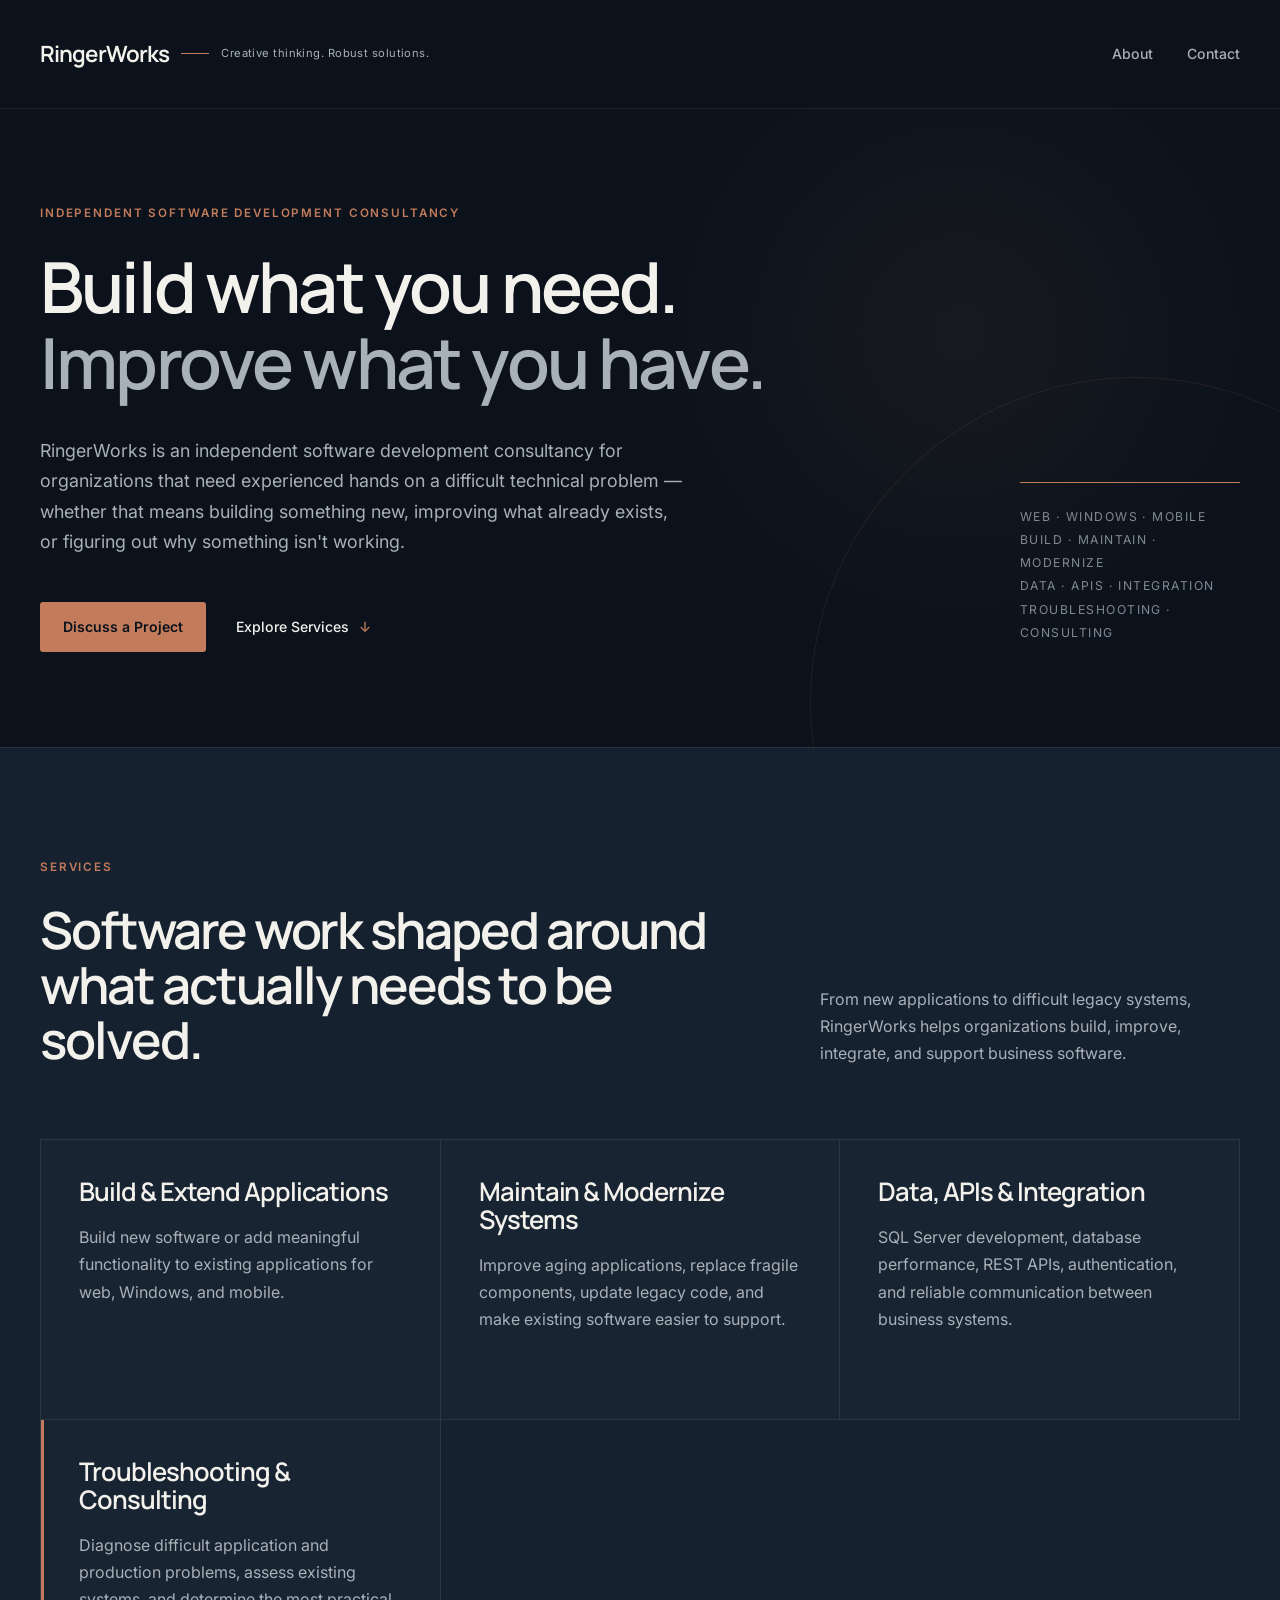
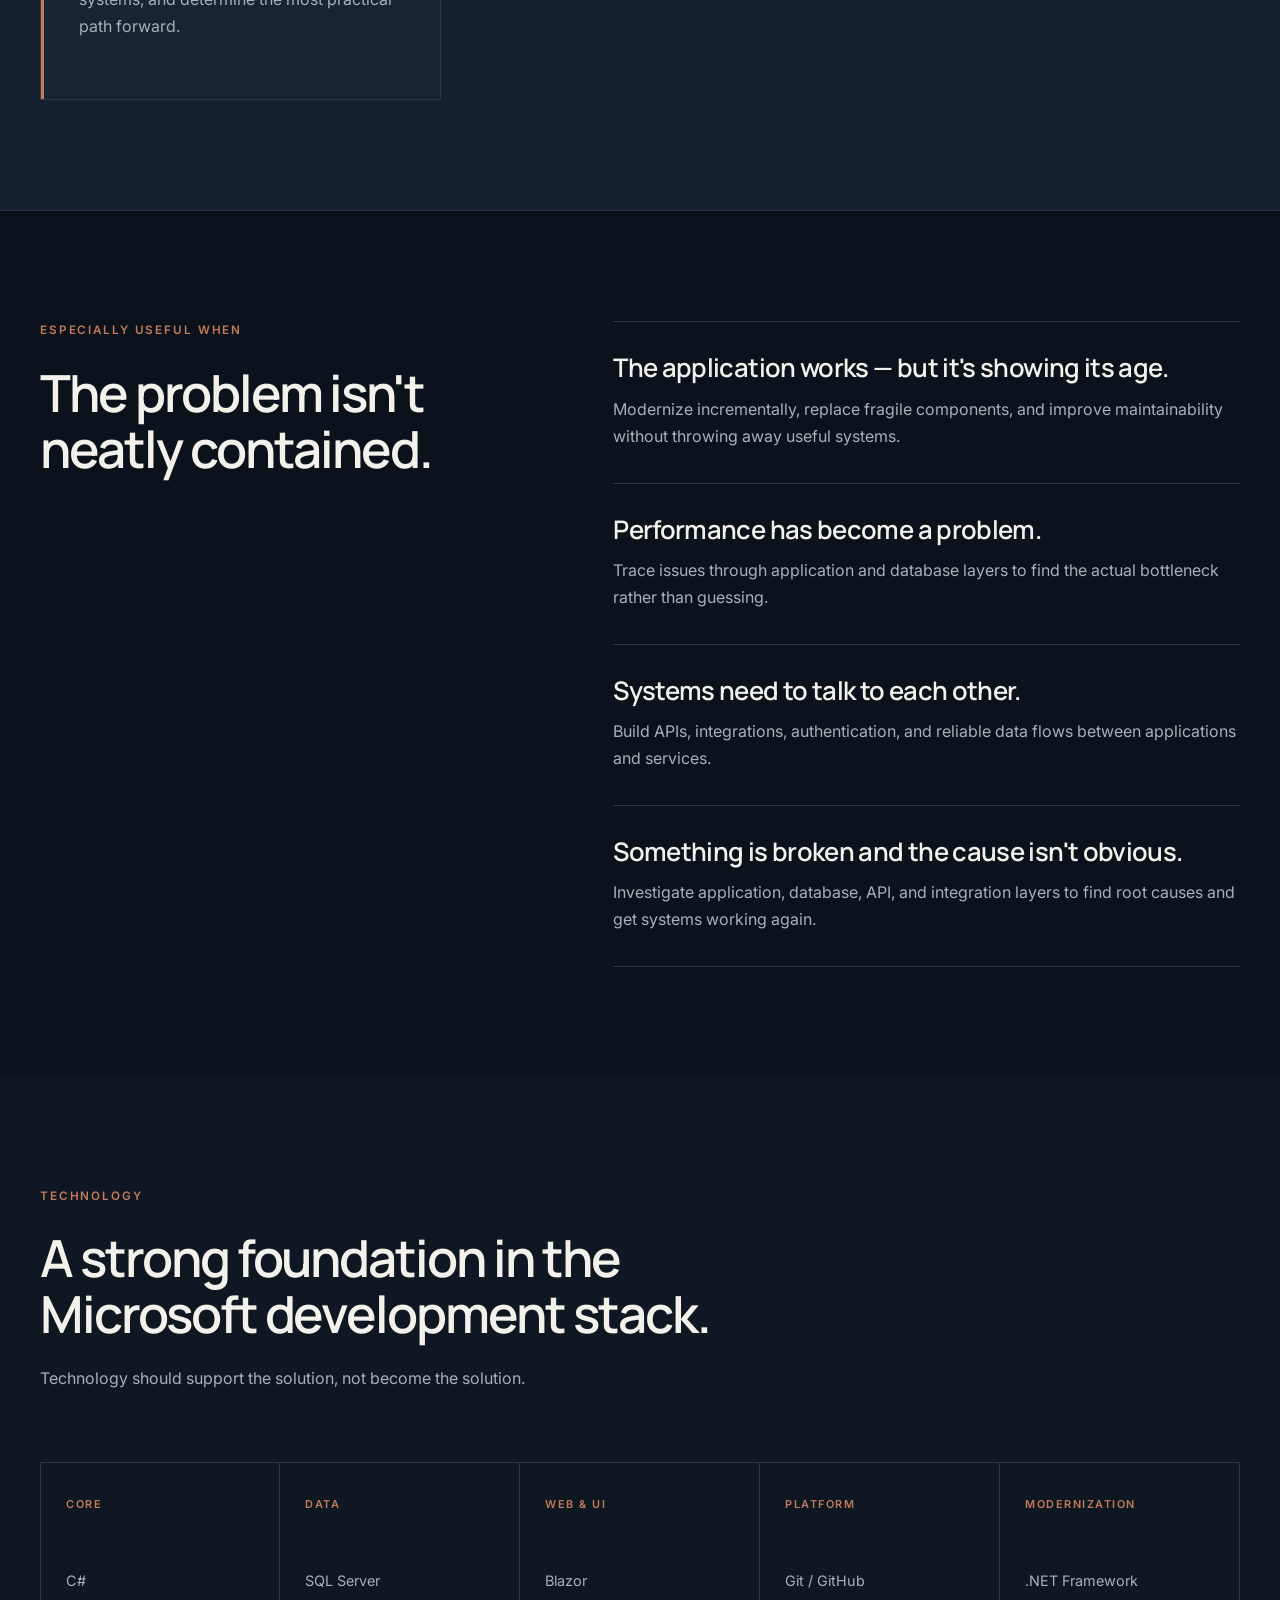
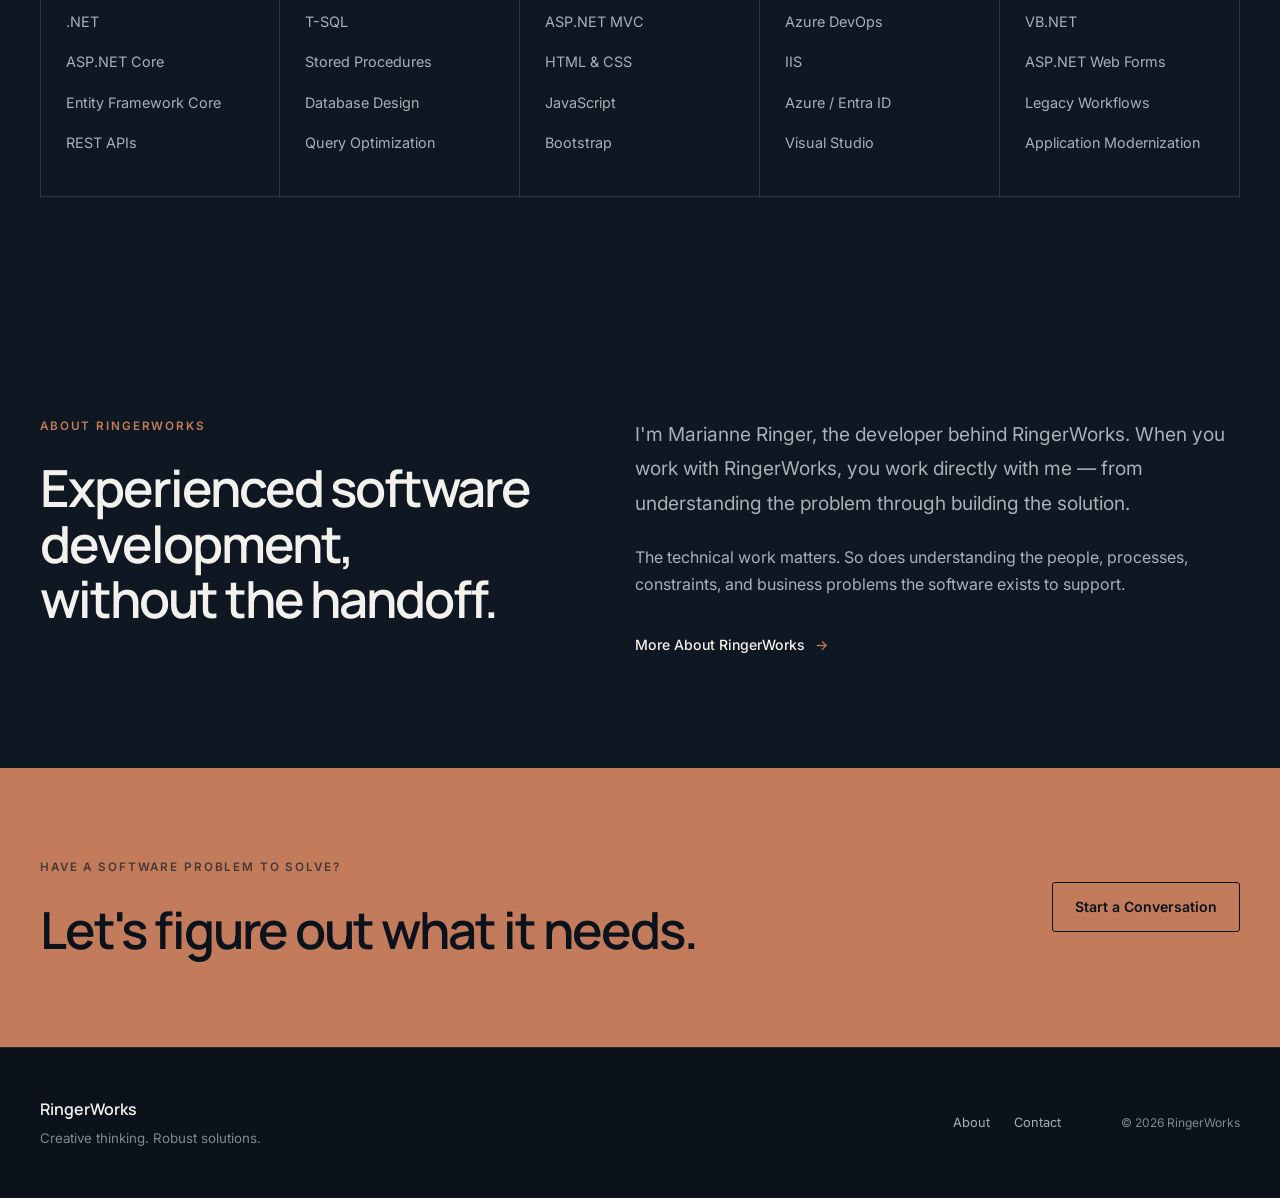
==== index.html @ c825af0e "Message Improvement" ====
<!DOCTYPE html>
<html lang="en">

<head>
    <meta charset="utf-8">

    <meta name="viewport"
          content="width=device-width, initial-scale=1">

    <title>RingerWorks | Custom Software Development & Technical Consulting</title>

    <meta name="description"
          content="RingerWorks provides contract software development, custom .NET applications, legacy modernization, SQL Server expertise, systems integration, and technical consulting.">

    <!-- Typography -->
    <link rel="preconnect"
          href="https://fonts.googleapis.com">

    <link rel="preconnect"
          href="https://fonts.gstatic.com"
          crossorigin>

    <link href="https://fonts.googleapis.com/css2?family=Inter:wght@400;500;600&family=Manrope:wght@500;600;700&display=swap"
          rel="stylesheet">

    <!-- Site Styles -->
    <link rel="stylesheet"
          href="./assets/css/site.css">

    <!--
        FUTURE:
        Add favicon / application icons here
        when final branding is ready.
    -->
</head>


<body>

    <a class="skip-link"
       href="#main-content">
        Skip to content
    </a>


    <!-- =========================================================
         HEADER
         ========================================================= -->

    <header class="site-header">

        <div class="container header-inner">

            <a href="./index.html"
               class="brand"
               aria-label="RingerWorks home">

                <span class="brand-name">
                    RingerWorks
                </span>

                <span class="brand-line"
                      aria-hidden="true"></span>

                <span class="brand-tagline">
                    Creative thinking. Robust solutions.
                </span>

            </a>


            <nav class="main-nav"
                 aria-label="Main navigation">

                <!--
                    FUTURE:
                    Add a Work / Case Studies link once
                    there are projects ready to feature.

                    <a href="./work/index.html">
                        Work
                    </a>
                -->

                <a href="./about/index.html">
                    About
                </a>

                <a href="./contact/index.html">
                    Contact
                </a>

            </nav>

        </div>

    </header>



    <main id="main-content">


        <!-- =====================================================
             HERO
             ===================================================== -->

        <section class="hero">

            <div class="container hero-inner">

                <div class="hero-copy">

                    <p class="eyebrow">
                        INDEPENDENT SOFTWARE DEVELOPMENT CONSULTANCY
                    </p>

                    <h1>
                        Build what you need.<br>
                        <span>Improve what you have.</span>
                    </h1>


                    <p class="hero-description">
                        RingerWorks is an independent software development consultancy
                        for organizations that need experienced hands on a difficult
                        technical problem — whether that means building something new,
                        improving what already exists, or figuring out why something
                        isn't working.
                    </p>


                    <div class="hero-actions">

                        <a href="./contact/index.html"
                           class="button button-primary">
                            Discuss a Project
                        </a>
                        
                        <a href="#services"
                           class="text-link">
                            Explore Services
                            <span aria-hidden="true">↓</span>
                        </a>

                    </div>

                </div>


                <div class="hero-detail"
                     aria-hidden="true">

                    <div class="hero-rule"></div>

                    <p>
                        WEB · WINDOWS · MOBILE<br>
                        BUILD · MAINTAIN · MODERNIZE<br>
                        DATA · APIs · INTEGRATION<br>
                        TROUBLESHOOTING · CONSULTING
                    </p>

                </div>

            </div>

        </section>



        <!-- =====================================================
             SERVICES
             ===================================================== -->

        <section id="services"
                 class="digital-capabilities section">

            <div class="container">

                <div class="section-heading">

                    <div>

                        <p class="section-label">
                            SERVICES
                        </p>

                        <h2>
                            Software work shaped around
                            what actually needs to be solved.
                        </h2>

                    </div>


                    <p>
                        From new applications to difficult legacy systems,
                        RingerWorks helps organizations build, improve,
                        integrate, and support business software.
                    </p>

                </div>



                <div class="capability-grid capability-grid-four">


                    <article class="capability-card">

                        <h3>
                            Build &amp; Extend Applications
                        </h3>

                        <p>
                            Build new software or add meaningful functionality
                            to existing applications for web, Windows, and mobile.
                        </p>

                    </article>



                    <article class="capability-card">

                        <h3>
                            Maintain &amp; Modernize Systems
                        </h3>

                        <p>
                            Improve aging applications, replace fragile components,
                            update legacy code, and make existing software easier
                            to support.
                        </p>

                    </article>



                    <article class="capability-card">

                        <h3>
                            Data, APIs &amp; Integration
                        </h3>

                        <p>
                            SQL Server development, database performance,
                            REST APIs, authentication, and reliable communication
                            between business systems.
                        </p>

                    </article>



                    <article class="capability-card capability-card-accent">

                        <h3>
                            Troubleshooting &amp; Consulting
                        </h3>

                        <p>
                            Diagnose difficult application and production problems,
                            assess existing systems, and determine the most practical
                            path forward.
                        </p>

                    </article>


                </div>

            </div>

        </section>



        <!-- =====================================================
             WHERE RINGERWORKS ADDS VALUE
             ===================================================== -->

        <section class="problem-section section">

            <div class="container problem-grid">

                <div>

                    <p class="section-label">
                        ESPECIALLY USEFUL WHEN
                    </p>

                    <h2>
                        The problem isn't
                        neatly contained.
                    </h2>

                </div>


                <div class="problem-list">


                    <article class="problem-item">

                        <h3>
                            The application works — but it's showing its age.
                        </h3>

                        <p>
                            Modernize incrementally, replace fragile components,
                            and improve maintainability without throwing away
                            useful systems.
                        </p>

                    </article>



                    <article class="problem-item">

                        <h3>
                            Performance has become a problem.
                        </h3>

                        <p>
                            Trace issues through application and database layers
                            to find the actual bottleneck rather than guessing.
                        </p>

                    </article>



                    <article class="problem-item">

                        <h3>
                            Systems need to talk to each other.
                        </h3>

                        <p>
                            Build APIs, integrations, authentication, and reliable
                            data flows between applications and services.
                        </p>

                    </article>



                    <article class="problem-item">

                        <h3>
                            Something is broken and the cause isn't obvious.
                        </h3>

                        <p>
                            Investigate application, database, API, and integration
                            layers to find root causes and get systems working again.
                        </p>

                    </article>


                </div>

            </div>

        </section>



        <!-- =====================================================
             TECHNOLOGY
             ===================================================== -->

        <section class="technology-section section">

            <div class="container">

                <div class="technology-heading">

                    <p class="section-label">
                        TECHNOLOGY
                    </p>


                    <h2>
                        A strong foundation in
                        the Microsoft development stack.
                    </h2>


                    <p>
                        Technology should support the solution,
                        not become the solution.
                    </p>

                </div>



                <div class="technology-grid">


                    <!-- CORE -->

                    <div class="technology-group">

                        <p class="technology-label">
                            CORE
                        </p>

                        <ul>
                            <li>C#</li>
                            <li>.NET</li>
                            <li>ASP.NET Core</li>
                            <li>Entity Framework Core</li>
                            <li>REST APIs</li>
                        </ul>

                    </div>



                    <!-- DATA -->

                    <div class="technology-group">

                        <p class="technology-label">
                            DATA
                        </p>

                        <ul>
                            <li>SQL Server</li>
                            <li>T-SQL</li>
                            <li>Stored Procedures</li>
                            <li>Database Design</li>
                            <li>Query Optimization</li>
                        </ul>

                    </div>



                    <!-- WEB -->

                    <div class="technology-group">

                        <p class="technology-label">
                            WEB &amp; UI
                        </p>

                        <ul>
                            <li>Blazor</li>
                            <li>ASP.NET MVC</li>
                            <li>HTML &amp; CSS</li>
                            <li>JavaScript</li>
                            <li>Bootstrap</li>
                        </ul>

                    </div>



                    <!-- PLATFORM -->

                    <div class="technology-group">

                        <p class="technology-label">
                            PLATFORM
                        </p>

                        <ul>
                            <li>Git / GitHub</li>
                            <li>Azure DevOps</li>
                            <li>IIS</li>
                            <li>Azure / Entra ID</li>
                            <li>Visual Studio</li>
                        </ul>

                    </div>



                    <!-- MODERNIZATION -->

                    <div class="technology-group">

                        <p class="technology-label">
                            MODERNIZATION
                        </p>

                        <ul>
                            <li>.NET Framework</li>
                            <li>VB.NET</li>
                            <li>ASP.NET Web Forms</li>
                            <li>Legacy Workflows</li>
                            <li>Application Modernization</li>
                        </ul>

                    </div>

                </div>

            </div>

        </section>



        <!-- =====================================================
             ABOUT PREVIEW
             ===================================================== -->

        <section class="about-preview section">

            <div class="container about-preview-grid">

                <div>

                    <p class="section-label">
                        ABOUT RINGERWORKS
                    </p>


                    <h2>
                        Experienced software development,
                        without the handoff.
                    </h2>

                </div>


                <div>

                    <p class="large-copy">
                        I'm Marianne Ringer, the developer behind RingerWorks.
                        When you work with RingerWorks, you work directly with me —
                        from understanding the problem through building the solution.
                    </p>


                    <p class="about-preview-copy">
                        The technical work matters. So does understanding
                        the people, processes, constraints, and business
                        problems the software exists to support.
                    </p>


                    <a href="./about/index.html"
                       class="text-link">

                        More About RingerWorks

                        <span aria-hidden="true">
                            →
                        </span>

                    </a>

                </div>

            </div>

        </section>



        <!-- =====================================================
             CONTACT CTA
             ===================================================== -->

        <section class="contact-cta">

            <div class="container contact-cta-inner">

                <div>

                    <p class="section-label">
                        HAVE A SOFTWARE PROBLEM TO SOLVE?
                    </p>


                    <h2>
                        Let's figure out what it needs.
                    </h2>

                </div>


                <a href="./contact/index.html"
                   class="button button-light">

                    Start a Conversation

                </a>

            </div>

        </section>


    </main>



    <!-- =========================================================
         FOOTER
         ========================================================= -->

    <footer class="site-footer">

        <div class="container footer-inner">

            <div class="footer-brand">

                <span>
                    RingerWorks
                </span>

                <small>
                    Creative thinking. Robust solutions.
                </small>

            </div>


            <nav class="footer-nav"
                 aria-label="Footer navigation">

                <!--
                    FUTURE:
                    <a href="./work/index.html">
                        Work
                    </a>
                -->

                <a href="./about/index.html">
                    About
                </a>

                <a href="./contact/index.html">
                    Contact
                </a>

            </nav>


            <p class="copyright">
                &copy; 2026 RingerWorks
            </p>

        </div>

    </footer>



    <!-- Site JavaScript -->
    <script src="./assets/js/site.js"></script>

</body>

</html>
---- assets/css/site.css ----
/* ============================================================
   RINGERWORKS
   Core Site Styles
   ============================================================ */


/* ------------------------------------------------------------
   DESIGN TOKENS
   ------------------------------------------------------------ */

:root {
    --bg: #0f1722;
    --bg-deep: #0b121b;
    --bg-soft: #162130;
    --surface: #1b2838;
    --text: #f3f1ec;
    --text-soft: #a8b0b8;
    --text-muted: #7f8993;
    --border: #2a3747;
    --border-soft: rgba(255, 255, 255, 0.08);
    --accent: #c27b5b;
    --accent-hover: #d88f6d;
    --max-width: 1200px;
    --content-width: 820px;
    --font-heading: "Manrope", sans-serif;
    --font-body: "Inter", sans-serif;
}



/* ============================================================
   BASE
   ============================================================ */

*,
*::before,
*::after {
    box-sizing: border-box;
}


html {
    scroll-behavior: smooth;
}


body {
    margin: 0;
    background: var(--bg);
    color: var(--text);
    font-family: var(--font-body);
    font-size: 16px;
    line-height: 1.7;
    -webkit-font-smoothing: antialiased;
}


a {
    color: inherit;
}


img {
    display: block;
    max-width: 100%;
}


.container {
    width: min(calc(100% - 64px), var(--max-width));
    margin-inline: auto;
}


.narrow {
    max-width: var(--content-width);
}


.section {
    padding-block: 110px;
}


h1,
h2,
h3 {
    margin: 0;
    font-family: var(--font-heading);
    font-weight: 600;
    line-height: 1.08;
    letter-spacing: -0.04em;
}


h2 {
    font-size: clamp(2.3rem, 4vw, 4rem);
}


p {
    margin-top: 0;
}


.section-label,
.eyebrow {
    margin-bottom: 24px;
    color: var(--accent);
    font-size: 0.73rem;
    font-weight: 600;
    letter-spacing: 0.16em;
    text-transform: uppercase;
}


.large-copy {
    color: var(--text-soft);
    font-size: clamp(1.05rem, 1.5vw, 1.25rem);
    line-height: 1.8;
}



/* ============================================================
   ACCESSIBILITY
   ============================================================ */

.skip-link {
    position: absolute;
    top: -100px;
    left: 20px;
    z-index: 1000;
    padding: 10px 16px;
    background: var(--text);
    color: var(--bg);
    text-decoration: none;
}


    .skip-link:focus {
        top: 20px;
    }


a:focus-visible,
button:focus-visible,
input:focus-visible,
textarea:focus-visible,
select:focus-visible {
    outline: 2px solid var(--accent-hover);
    outline-offset: 4px;
}



/* ============================================================
   HEADER
   ============================================================ */

.site-header {
    background: var(--bg-deep);
    border-bottom: 1px solid var(--border-soft);
}


.header-inner {
    min-height: 108px;
    display: flex;
    align-items: center;
    justify-content: space-between;
}


.brand {
    display: grid;
    grid-template-columns: auto 28px auto;
    align-items: center;
    gap: 12px;
    text-decoration: none;
}


.brand-name {
    font-family: var(--font-heading);
    font-size: 1.4rem;
    font-weight: 650;
    letter-spacing: -0.04em;
}


.brand-line {
    width: 28px;
    height: 1px;
    background: var(--accent);
}


.brand-tagline {
    color: var(--text-soft);
    font-size: 0.7rem;
    letter-spacing: 0.04em;
}


.main-nav {
    display: flex;
    align-items: center;
    gap: 34px;
}


    .main-nav a {
        color: var(--text-soft);
        font-size: 0.88rem;
        font-weight: 500;
        text-decoration: none;
        transition: color 160ms ease;
    }


        .main-nav a:hover,
        .main-nav a:focus-visible {
            color: var(--accent-hover);
        }


    .main-nav .nav-current {
        color: var(--text);
    }


        .main-nav .nav-current::after {
            content: "";
            display: block;
            width: 100%;
            height: 1px;
            margin-top: 5px;
            background: var(--accent);
        }



/* ============================================================
   BUTTONS + TEXT LINKS
   ============================================================ */

.button {
    display: inline-flex;
    align-items: center;
    justify-content: center;
    min-height: 50px;
    padding: 0 22px;
    border: 1px solid transparent;
    border-radius: 3px;
    font-family: var(--font-body);
    font-size: 0.88rem;
    font-weight: 600;
    text-decoration: none;
    transition: background 160ms ease, border-color 160ms ease, color 160ms ease;
}


.button-primary {
    background: var(--accent);
    color: var(--bg-deep);
}


    .button-primary:hover,
    .button-primary:focus-visible {
        background: var(--accent-hover);
    }


.button-light {
    border-color: var(--text);
    color: var(--text);
}


    .button-light:hover,
    .button-light:focus-visible {
        background: var(--text);
        color: var(--bg-deep);
    }


.button-dark {
    background: var(--bg-deep);
    color: var(--text);
    border-color: var(--bg-deep);
}


    .button-dark:hover,
    .button-dark:focus-visible {
        background: transparent;
        color: var(--bg-deep);
    }


.text-link {
    display: inline-flex;
    align-items: center;
    gap: 10px;
    color: var(--text);
    font-size: 0.88rem;
    font-weight: 500;
    text-decoration: none;
}


    .text-link span {
        color: var(--accent);
        transition: transform 160ms ease;
    }


    .text-link:hover span,
    .text-link:focus-visible span {
        transform: translateX(4px);
    }



/* ============================================================
   COMMON SECTION HEADING
   ============================================================ */

.section-heading {
    display: grid;
    grid-template-columns: minmax(0, 1.25fr) minmax(280px, 0.75fr);
    gap: 80px;
    align-items: end;
    margin-bottom: 72px;
}


    .section-heading > div {
        min-width: 0;
    }


    .section-heading > p {
        max-width: 440px;
        margin: 0;
        color: var(--text-soft);
    }



/* ============================================================
   HOME PAGE
   ============================================================ */


/* ------------------------------------------------------------
   HERO
   ------------------------------------------------------------ */

.hero {
    position: relative;
    min-height: 620px;
    display: flex;
    align-items: center;
    overflow: hidden;
    background: radial-gradient( circle at 75% 35%, rgba(194, 123, 91, 0.07), transparent 32% ), var(--bg-deep);
}


    .hero::after {
        content: "";
        position: absolute;
        right: -180px;
        bottom: -280px;
        width: 650px;
        height: 650px;
        border: 1px solid rgba(194, 123, 91, 0.12);
        border-radius: 50%;
        pointer-events: none;
    }


.hero-inner {
    position: relative;
    z-index: 1;
    display: grid;
    grid-template-columns: minmax(0, 1fr) 220px;
    gap: 100px;
    align-items: end;
    padding-block: 95px;
}


.hero-copy {
    min-width: 0;
}


.hero h1 {
    max-width: 880px;
    font-size: clamp( 3.5rem, 5.5vw, 5.8rem );
}


    .hero h1 span {
        color: var(--text-soft);
    }


.hero-description {
    max-width: 650px;
    margin-top: 36px;
    margin-bottom: 0;
    color: var(--text-soft);
    font-size: clamp( 1.05rem, 1.4vw, 1.2rem );
}


.hero-actions {
    display: flex;
    align-items: center;
    gap: 30px;
    margin-top: 44px;
}


.hero-detail {
    padding-bottom: 8px;
}


.hero-rule {
    width: 100%;
    height: 1px;
    margin-bottom: 22px;
    background: var(--accent);
}


.hero-detail p {
    margin: 0;
    color: var(--text-muted);
    font-size: 0.76rem;
    line-height: 1.9;
    letter-spacing: 0.12em;
    text-transform: uppercase;
}



/* ------------------------------------------------------------
   SERVICES / CAPABILITIES
   ------------------------------------------------------------ */

.digital-capabilities {
    background: var(--bg-soft);
    border-block: 1px solid var(--border-soft);
}


.capability-grid {
    display: grid;
    grid-template-columns: repeat(3, minmax(0, 1fr));
    border-top: 1px solid var(--border);
    border-left: 1px solid var(--border);
}


.capability-card {
    position: relative;
    min-height: 280px;
    padding: 38px;
    background: rgba(255, 255, 255, 0.012);
    border-right: 1px solid var(--border);
    border-bottom: 1px solid var(--border);
    transition: background 160ms ease;
}


    .capability-card:hover {
        background: rgba(255, 255, 255, 0.025);
    }


    .capability-card h3 {
        margin-bottom: 18px;
        font-size: clamp( 1.45rem, 2vw, 2rem );
    }


    .capability-card p {
        margin-bottom: 0;
        color: var(--text-soft);
    }


.capability-card-accent::before {
    content: "";
    position: absolute;
    top: 0;
    left: 0;
    width: 3px;
    height: 100%;
    background: var(--accent);
}



/* ------------------------------------------------------------
   PROBLEMS / VALUE
   ------------------------------------------------------------ */

.problem-section {
    background: var(--bg-deep);
}


.problem-grid {
    display: grid;
    grid-template-columns: 0.85fr 1.15fr;
    gap: 110px;
}


    .problem-grid > div:first-child {
        position: sticky;
        top: 50px;
        align-self: start;
    }


.problem-item {
    padding-block: 32px;
    border-top: 1px solid var(--border);
}


    .problem-item:last-child {
        border-bottom: 1px solid var(--border);
    }


    .problem-item h3 {
        margin-bottom: 14px;
        font-size: clamp( 1.35rem, 2vw, 1.8rem );
        letter-spacing: -0.025em;
    }


    .problem-item p {
        max-width: 650px;
        margin-bottom: 0;
        color: var(--text-soft);
    }



/* ------------------------------------------------------------
   TECHNOLOGY
   ------------------------------------------------------------ */

.technology-section {
    background: var(--bg);
}


.technology-heading {
    max-width: 760px;
    margin-bottom: 70px;
}


    .technology-heading h2 {
        margin-bottom: 24px;
    }


    .technology-heading > p:last-child {
        max-width: 570px;
        color: var(--text-soft);
    }


.technology-grid {
    display: grid;
    grid-template-columns: repeat(5, minmax(0, 1fr));
    border-top: 1px solid var(--border);
    border-bottom: 1px solid var(--border);
}


.technology-group {
    padding: 32px 25px;
    border-right: 1px solid var(--border);
}


    .technology-group:first-child {
        border-left: 1px solid var(--border);
    }


.technology-label {
    min-height: 42px;
    margin-bottom: 24px;
    color: var(--accent);
    font-size: 0.68rem;
    font-weight: 600;
    letter-spacing: 0.14em;
    text-transform: uppercase;
}


.technology-group ul {
    padding: 0;
    margin: 0;
    list-style: none;
}


.technology-group li {
    padding-block: 8px;
    color: var(--text-soft);
    font-size: 0.9rem;
}



/* ------------------------------------------------------------
   APPROACH
   ------------------------------------------------------------ */

.approach {
    background: var(--bg-deep);
}


.approach-grid {
    display: grid;
    grid-template-columns: 1fr 0.8fr;
    gap: 100px;
}


.approach-copy {
    padding-top: 44px;
    color: var(--text-soft);
    font-size: 1.02rem;
}


    .approach-copy p + p {
        margin-top: 26px;
    }



/* ------------------------------------------------------------
   ABOUT PREVIEW
   ------------------------------------------------------------ */

.about-preview {
    background: var(--bg);
}


.about-preview-grid {
    display: grid;
    grid-template-columns: 0.9fr 1.1fr;
    gap: 100px;
}


.about-preview .large-copy {
    margin-bottom: 34px;
}


.about-preview-copy {
    margin-top: -10px;
    margin-bottom: 32px;
    color: var(--text-soft);
}



/* ============================================================
   ABOUT PAGE
   ============================================================ */


/* ------------------------------------------------------------
   ABOUT HERO
   ------------------------------------------------------------ */

.about-hero {
    position: relative;
    overflow: hidden;
    background: radial-gradient( circle at 78% 32%, rgba(194, 123, 91, 0.07), transparent 29% ), var(--bg-deep);
    border-bottom: 1px solid var(--border-soft);
}


    .about-hero::before {
        content: "";
        position: absolute;
        left: -300px;
        bottom: -420px;
        width: 700px;
        height: 700px;
        border: 1px solid rgba(194, 123, 91, 0.08);
        border-radius: 50%;
        pointer-events: none;
    }


.about-hero-grid {
    position: relative;
    z-index: 1;
    display: grid;
    /*
        Give the headline more room than the portrait.
    */
    grid-template-columns: minmax(0, 1.35fr) minmax(300px, 0.65fr);
    gap: 60px;
    align-items: center;
    padding-block: 100px;
}


.about-hero-copy {
    min-width: 0;
}


.about-hero h1 {
    max-width: 780px;
    /*
        Smaller than the homepage hero because
        this headline shares the row with a portrait.
    */
    font-size: clamp( 2.9rem, 3.2vw, 3.5rem );
}


.about-hero-line {
    display: block;
    /*
        IMPORTANT:
        Never force these lines to remain unbroken.
        They are allowed to wrap before reaching
        the portrait.
    */
    white-space: normal;
}


.about-hero-muted {
    color: var(--text-soft);
}


.about-hero-lead {
    max-width: 620px;
    margin-top: 36px;
    margin-bottom: 18px;
    color: var(--text);
    font-size: clamp( 1.18rem, 1.55vw, 1.4rem );
    line-height: 1.6;
}


.about-hero-description {
    max-width: 620px;
    margin-bottom: 0;
    color: var(--text-soft);
    font-size: 1.02rem;
}



/* ------------------------------------------------------------
   ABOUT PORTRAIT
   ------------------------------------------------------------ */

.about-portrait {
    position: relative;
    width: min(100%, 380px);
    margin: 0 0 0 auto;
}


    .about-portrait::before {
        content: "";
        position: absolute;
        top: 24px;
        left: -24px;
        width: 100%;
        height: calc(100% - 56px);
        border: 1px solid rgba(194, 123, 91, 0.45);
        pointer-events: none;
    }


.about-portrait-frame {
    position: relative;
    z-index: 1;
    aspect-ratio: 4 / 5;
    overflow: hidden;
    background: var(--surface);
}


.about-portrait img {
    width: 100%;
    height: 100%;
    object-fit: cover;
    object-position: center 38%;
}


.about-portrait figcaption {
    position: relative;
    z-index: 2;
    display: flex;
    flex-direction: column;
    gap: 2px;
    padding-top: 18px;
    font-family: var(--font-heading);
    font-size: 0.94rem;
    font-weight: 600;
}


    .about-portrait figcaption span {
        color: var(--text-muted);
        font-family: var(--font-body);
        font-size: 0.72rem;
        font-weight: 500;
        letter-spacing: 0.08em;
        text-transform: uppercase;
    }



/* ------------------------------------------------------------
   ABOUT STORY
   ------------------------------------------------------------ */

.about-story {
    background: var(--bg);
}


.about-story-grid {
    display: grid;
    grid-template-columns: 0.7fr 1.3fr;
    gap: 95px;
    align-items: start;
}


.about-story-intro h2 {
    margin-bottom: 32px;
}


.about-story-lead {
    max-width: 420px;
    margin-bottom: 0;
    color: var(--text-soft);
    font-size: clamp( 1.05rem, 1.45vw, 1.22rem );
    line-height: 1.75;
}


.about-story-copy {
    max-width: 700px;
}


    .about-story-copy > p:not(.about-aside) {
        color: var(--text-soft);
    }


    .about-story-copy p + p {
        margin-top: 24px;
    }


    .about-story-copy strong {
        color: var(--text);
        font-weight: 600;
    }



/* ------------------------------------------------------------
   ABOUT PULL QUOTE
   ------------------------------------------------------------ */

.about-aside {
    max-width: 650px;
    margin-top: 42px !important;
    margin-bottom: 0;
    padding: 16px 0 16px 28px;
    color: var(--text) !important;
    font-family: var(--font-heading);
    font-size: clamp( 1.15rem, 1.8vw, 1.4rem );
    font-weight: 500;
    line-height: 1.5;
    border-left: 2px solid var(--accent);
    background: transparent;
}



/* ------------------------------------------------------------
   ABOUT STRENGTHS
   ------------------------------------------------------------ */

.about-strengths {
    background: var(--bg-soft);
    border-block: 1px solid var(--border-soft);
}


.about-strengths-heading {
    display: grid;
    grid-template-columns: 1.15fr 0.85fr;
    gap: 90px;
    align-items: end;
    margin-bottom: 64px;
}


    .about-strengths-heading h2 {
        max-width: 650px;
    }


    .about-strengths-heading > p {
        max-width: 440px;
        margin: 0;
        color: var(--text-soft);
    }


.about-strengths-grid {
    display: grid;
    grid-template-columns: repeat(2, minmax(0, 1fr));
    border-top: 1px solid var(--border);
    border-left: 1px solid var(--border);
}


.strength-card {
    min-height: 250px;
    padding: 40px;
    border-right: 1px solid var(--border);
    border-bottom: 1px solid var(--border);
    background: rgba(255, 255, 255, 0.012);
}


    .strength-card h3 {
        margin-bottom: 18px;
        font-size: clamp( 1.55rem, 2.3vw, 2.05rem );
    }


    .strength-card p {
        max-width: 500px;
        margin-bottom: 0;
        color: var(--text-soft);
    }



/* ------------------------------------------------------------
   ABOUT PRINCIPLES
   ------------------------------------------------------------ */

.about-principles {
    background: var(--bg-deep);
}


.principles-heading {
    max-width: 760px;
    margin-bottom: 60px;
}


.principles-grid {
    display: grid;
    grid-template-columns: repeat(2, minmax(0, 1fr));
    border-top: 1px solid var(--border);
    border-left: 1px solid var(--border);
}


.principle-card {
    min-height: 230px;
    padding: 38px 40px;
    border-right: 1px solid var(--border);
    border-bottom: 1px solid var(--border);
}


    .principle-card h3 {
        margin-bottom: 16px;
        font-size: clamp( 1.45rem, 2.2vw, 1.95rem );
    }


    .principle-card p {
        max-width: 490px;
        margin-bottom: 0;
        color: var(--text-soft);
    }



/* ------------------------------------------------------------
   ABOUT PERSONAL
   ------------------------------------------------------------ */

.about-personal {
    padding-block: 90px;
    background: var(--bg);
}


.about-personal-grid {
    display: grid;
    grid-template-columns: 0.9fr 1.1fr;
    gap: 95px;
    align-items: start;
}


.about-personal h2 {
    max-width: 540px;
    font-size: clamp( 2.5rem, 4vw, 3.8rem );
}


.about-personal-copy {
    max-width: 650px;
}


    .about-personal-copy p:not(.large-copy) {
        color: var(--text-soft);
    }


    .about-personal-copy p + p {
        margin-top: 20px;
    }


    .about-personal-copy .large-copy {
        margin-bottom: 24px;
    }



/* ============================================================
   CONTACT CTA
   ============================================================ */

.contact-cta {
    padding-block: 90px;
    background: var(--accent);
    color: var(--bg-deep);
}


    .contact-cta .section-label {
        color: rgba(15, 23, 34, 0.67);
    }


    .contact-cta h2 {
        font-size: clamp( 2rem, 4vw, 3.7rem );
    }


.contact-cta-inner {
    display: flex;
    align-items: center;
    justify-content: space-between;
    gap: 60px;
}


.contact-cta .button-light {
    flex-shrink: 0;
    border-color: var(--bg-deep);
    color: var(--bg-deep);
}


    .contact-cta .button-light:hover,
    .contact-cta .button-light:focus-visible {
        background: var(--bg-deep);
        color: var(--text);
    }



/* ============================================================
   FOOTER
   ============================================================ */

.site-footer {
    padding-block: 48px;
    background: var(--bg-deep);
    border-top: 1px solid var(--border-soft);
}


.footer-inner {
    display: grid;
    grid-template-columns: 1fr auto auto;
    gap: 60px;
    align-items: center;
}


.footer-brand {
    display: flex;
    flex-direction: column;
    gap: 4px;
}


    .footer-brand > span {
        font-family: var(--font-heading);
        font-weight: 600;
    }


    .footer-brand small {
        color: var(--text-muted);
    }


.footer-nav {
    display: flex;
    gap: 24px;
}


    .footer-nav a {
        color: var(--text-soft);
        font-size: 0.8rem;
        text-decoration: none;
        transition: color 160ms ease;
    }


        .footer-nav a:hover,
        .footer-nav a:focus-visible {
            color: var(--accent);
        }


.copyright {
    margin: 0;
    color: var(--text-muted);
    font-size: 0.75rem;
}



/* ============================================================
   MEDIUM DESKTOP
   ============================================================ */

@media (max-width: 1050px) {

    /*
        The About hero stacks earlier than the rest
        of the site so the headline and portrait never
        compete for horizontal space.
    */

    .about-hero-grid {
        grid-template-columns: 1fr;
        gap: 55px;
        padding-block: 85px;
    }


    .about-hero h1 {
        max-width: 760px;
        font-size: clamp( 3rem, 5.5vw, 3.8rem );
    }


    .about-portrait {
        width: min(100%, 380px);
        margin-left: 0;
    }
}



/* ============================================================
   TABLET
   ============================================================ */

@media (max-width: 900px) {

    .section {
        padding-block: 90px;
    }


    /* HEADER */

    .header-inner {
        min-height: auto;
        padding-block: 26px;
        align-items: flex-start;
        flex-direction: column;
        gap: 24px;
    }


    /* COMMON SECTION HEADINGS */

    .section-heading {
        grid-template-columns: 1fr;
        gap: 44px;
        margin-bottom: 60px;
    }


        .section-heading > p {
            max-width: 620px;
        }


    /* HOME HERO */

    .hero {
        min-height: auto;
    }


    .hero-inner {
        grid-template-columns: 1fr;
        gap: 65px;
        padding-block: 85px;
    }


    .hero-detail {
        max-width: 220px;
    }


    /* SERVICES */

    .capability-grid {
        grid-template-columns: repeat(2, minmax(0, 1fr));
    }

    .capability-grid-four {
        grid-template-columns: repeat(2, minmax(0, 1fr));
    }

    /* PROBLEM SECTION */

    .problem-grid {
        grid-template-columns: 1fr;
        gap: 55px;
    }


        .problem-grid > div:first-child {
            position: static;
        }


    /* TECHNOLOGY */

    .technology-grid {
        grid-template-columns: repeat(2, minmax(0, 1fr));
    }


    .technology-group {
        border-bottom: 1px solid var(--border);
    }


    /* APPROACH */

    .approach-grid {
        grid-template-columns: 1fr;
        gap: 44px;
    }


    .approach-copy {
        padding-top: 0;
    }


    /* HOME ABOUT PREVIEW */

    .about-preview-grid {
        grid-template-columns: 1fr;
        gap: 44px;
    }


    /* ABOUT STORY */

    .about-story-grid {
        grid-template-columns: 1fr;
        gap: 44px;
    }


    .about-story-lead {
        max-width: 620px;
    }


    /* ABOUT STRENGTHS */

    .about-strengths-heading {
        grid-template-columns: 1fr;
        gap: 40px;
    }


        .about-strengths-heading > p {
            max-width: 620px;
        }


    /* ABOUT PERSONAL */

    .about-personal-grid {
        grid-template-columns: 1fr;
        gap: 44px;
    }


    .about-personal {
        padding-block: 80px;
    }


    /* CONTACT CTA */

    .contact-cta-inner {
        align-items: flex-start;
        flex-direction: column;
    }


    /* FOOTER */

    .footer-inner {
        grid-template-columns: 1fr;
        gap: 28px;
    }
}



/* ============================================================
   MOBILE
   ============================================================ */

@media (max-width: 650px) {

    .container {
        width: min( calc(100% - 40px), var(--max-width) );
    }


    .section {
        padding-block: 76px;
    }


    /* HEADER */

    .brand {
        grid-template-columns: 1fr;
        gap: 3px;
    }


    .brand-line {
        display: none;
    }


    .main-nav {
        flex-wrap: wrap;
        gap: 16px 24px;
    }


    /* HOME HERO */

    .hero-inner {
        padding-block: 72px;
        gap: 52px;
    }


    .hero h1 {
        font-size: clamp( 3rem, 13vw, 4.4rem );
    }


    .hero-description {
        margin-top: 28px;
    }


    .hero-actions {
        align-items: flex-start;
        flex-direction: column;
        gap: 22px;
        margin-top: 38px;
    }


    /* SERVICES */

    .capability-grid {
        grid-template-columns: 1fr;
    }
    .capability-grid-four {
        grid-template-columns: repeat(2, minmax(0, 1fr));
    }


    .capability-card {
        min-height: auto;
        padding: 30px 26px;
    }


    /* TECHNOLOGY */

    .technology-grid {
        grid-template-columns: 1fr;
    }


    .technology-group,
    .technology-group:first-child {
        border-left: 1px solid var(--border);
        border-right: 1px solid var(--border);
    }


    .technology-label {
        min-height: auto;
    }


    /* ABOUT HERO */

    .about-hero-grid {
        padding-block: 68px;
        gap: 44px;
    }


    .about-hero h1 {
        font-size: clamp( 2.7rem, 11vw, 3.6rem );
    }


    .about-hero-lead {
        margin-top: 30px;
    }


    .about-portrait {
        width: calc(100% - 16px);
        margin-left: 0;
    }


        .about-portrait::before {
            top: 16px;
            left: 16px;
            height: calc(100% - 48px);
        }


    /* ABOUT STORY */

    .about-story-grid {
        gap: 34px;
    }


    .about-aside {
        margin-top: 32px !important;
        padding-left: 22px;
    }


    /* ABOUT STRENGTHS */

    .about-strengths-heading {
        margin-bottom: 44px;
    }


    .about-strengths-grid {
        grid-template-columns: 1fr;
    }


    .strength-card {
        min-height: auto;
        padding: 30px 26px;
    }


    /* ABOUT PRINCIPLES */

    .principles-heading {
        margin-bottom: 44px;
    }


    .principles-grid {
        grid-template-columns: 1fr;
    }


    .principle-card {
        min-height: auto;
        padding: 30px 26px;
    }


    /* ABOUT PERSONAL */

    .about-personal {
        padding-block: 70px;
    }


    .about-personal-grid {
        gap: 34px;
    }


    .about-personal h2 {
        font-size: clamp( 2.4rem, 11vw, 3.3rem );
    }


    /* FOOTER */

    .footer-nav {
        flex-wrap: wrap;
    }
}



/* ============================================================
   REDUCED MOTION
   ============================================================ */

@media (prefers-reduced-motion: reduce) {

    html {
        scroll-behavior: auto;
    }


    *,
    *::before,
    *::after {
        scroll-behavior: auto !important;
        transition-duration: 0.01ms !important;
        animation-duration: 0.01ms !important;
        animation-iteration-count: 1 !important;
    }
}

/* ============================================================
   CONTACT PAGE
   ============================================================ */


/* ------------------------------------------------------------
   CONTACT HERO
   ------------------------------------------------------------ */

.contact-page-hero {
    position: relative;
    overflow: hidden;
    background: radial-gradient( circle at 78% 35%, rgba(194, 123, 91, 0.07), transparent 30% ), var(--bg-deep);
    border-bottom: 1px solid var(--border-soft);
}


    .contact-page-hero::after {
        content: "";
        position: absolute;
        right: -280px;
        bottom: -380px;
        width: 700px;
        height: 700px;
        border: 1px solid rgba(194, 123, 91, 0.09);
        border-radius: 50%;
        pointer-events: none;
    }


.contact-page-hero-grid {
    position: relative;
    z-index: 1;
    display: grid;
    grid-template-columns: minmax(0, 1.25fr) minmax(280px, 0.75fr);
    gap: 100px;
    align-items: end;
    padding-block: 110px;
}


.contact-page-hero-copy {
    min-width: 0;
}


.contact-page-hero h1 {
    max-width: 820px;
    font-size: clamp( 3.4rem, 5vw, 5.5rem );
}


    .contact-page-hero h1 span {
        color: var(--text-soft);
    }


.contact-page-hero-lead {
    max-width: 650px;
    margin-top: 36px;
    margin-bottom: 18px;
    color: var(--text);
    font-size: clamp( 1.15rem, 1.6vw, 1.35rem );
    line-height: 1.65;
}


.contact-page-hero-description {
    max-width: 650px;
    margin-bottom: 0;
    color: var(--text-soft);
}



/* ------------------------------------------------------------
   WHAT HAPPENS NEXT
   ------------------------------------------------------------ */

.contact-next {
    padding-bottom: 8px;
}


    .contact-next .section-label {
        margin-bottom: 22px;
    }


    .contact-next > p:not(.section-label) {
        margin: 0;
        padding-block: 15px;
        color: var(--text-soft);
        border-top: 1px solid var(--border);
    }


    .contact-next > p:last-child {
        border-bottom: 1px solid var(--border);
    }



/* ------------------------------------------------------------
   FORM SECTION
   ------------------------------------------------------------ */

.contact-form-section {
    background: var(--bg);
}


.contact-form-layout {
    display: grid;
    grid-template-columns: 0.75fr 1.25fr;
    gap: 110px;
    align-items: start;
}


.contact-form-intro {
    position: sticky;
    top: 50px;
}


    .contact-form-intro h2 {
        max-width: 470px;
        margin-bottom: 28px;
    }


    .contact-form-intro > p:last-child {
        max-width: 440px;
        margin-bottom: 0;
        color: var(--text-soft);
    }



/* ------------------------------------------------------------
   FORM
   ------------------------------------------------------------ */

.contact-form-wrapper {
    max-width: 720px;
}


.contact-form {
    width: 100%;
}


.form-row {
    display: grid;
    grid-template-columns: repeat(2, minmax(0, 1fr));
    gap: 24px;
}


.form-field {
    margin-bottom: 30px;
}


    .form-field label {
        display: block;
        margin-bottom: 9px;
        color: var(--text);
        font-size: 0.86rem;
        font-weight: 600;
    }


        .form-field label > span:not(.optional) {
            color: var(--accent);
        }


.optional {
    margin-left: 6px;
    color: var(--text-muted);
    font-size: 0.7rem;
    font-weight: 400;
    letter-spacing: 0.03em;
}



/* ------------------------------------------------------------
   INPUTS
   ------------------------------------------------------------ */

.form-field input,
.form-field select,
.form-field textarea {
    width: 100%;
    border: 1px solid var(--border);
    border-radius: 2px;
    background: var(--bg-deep);
    color: var(--text);
    font-family: var(--font-body);
    font-size: 1rem;
    transition: border-color 160ms ease, background 160ms ease, box-shadow 160ms ease;
}


.form-field input,
.form-field select {
    min-height: 52px;
    padding: 0 15px;
}


.form-field textarea {
    min-height: 190px;
    padding: 14px 15px;
    line-height: 1.65;
    resize: vertical;
}


    .form-field input:hover,
    .form-field select:hover,
    .form-field textarea:hover {
        border-color: var(--text-muted);
    }


    .form-field input:focus,
    .form-field select:focus,
    .form-field textarea:focus {
        outline: none;
        border-color: var(--accent);
        box-shadow: 0 0 0 1px rgba(194, 123, 91, 0.25);
    }


.form-field select {
    cursor: pointer;
}


.form-field option {
    background: var(--bg-deep);
    color: var(--text);
}



/* ------------------------------------------------------------
   FIELD HELP
   ------------------------------------------------------------ */

.field-help {
    max-width: 620px;
    margin: -2px 0 12px;
    color: var(--text-muted);
    font-size: 0.82rem;
    line-height: 1.55;
}



/* ------------------------------------------------------------
   HONEYPOT
   ------------------------------------------------------------ */

.form-honeypot {
    position: absolute !important;
    width: 1px !important;
    height: 1px !important;
    padding: 0 !important;
    margin: -1px !important;
    overflow: hidden !important;
    clip: rect(0, 0, 0, 0) !important;
    white-space: nowrap !important;
    border: 0 !important;
}



/* ------------------------------------------------------------
   TURNSTILE
   ------------------------------------------------------------ */

.form-turnstile {
    margin-block: 10px 28px;
}



/* ------------------------------------------------------------
   SUBMIT
   ------------------------------------------------------------ */

.form-submit {
    display: flex;
    align-items: center;
    gap: 24px;
}


    .form-submit .button {
        flex-shrink: 0;
        cursor: pointer;
    }


        .form-submit .button:disabled {
            cursor: wait;
            opacity: 0.65;
        }


.form-privacy {
    max-width: 300px;
    margin: 0;
    color: var(--text-muted);
    font-size: 0.74rem;
    line-height: 1.5;
}



/* ------------------------------------------------------------
   FORM STATUS
   ------------------------------------------------------------ */

.form-status {
    display: none;
    margin-top: 28px;
    padding: 18px 20px;
    border-left: 2px solid transparent;
    font-size: 0.9rem;
}


.form-status-success {
    display: block;
    color: var(--text);
    border-left-color: var(--accent);
    background: rgba(194, 123, 91, 0.08);
}


.form-status-error {
    display: block;
    color: var(--text);
    border-left-color: #c86b6b;
    background: rgba(200, 107, 107, 0.08);
}



/* ------------------------------------------------------------
   CONTACT PAGE — TABLET
   ------------------------------------------------------------ */

@media (max-width: 900px) {

    .contact-page-hero-grid {
        grid-template-columns: 1fr;
        gap: 55px;
        padding-block: 85px;
    }


    .contact-next {
        max-width: 500px;
    }


    .contact-form-layout {
        grid-template-columns: 1fr;
        gap: 55px;
    }


    .contact-form-intro {
        position: static;
    }


        .contact-form-intro > p:last-child {
            max-width: 620px;
        }
}



/* ------------------------------------------------------------
   CONTACT PAGE — MOBILE
   ------------------------------------------------------------ */

@media (max-width: 650px) {

    .contact-page-hero-grid {
        padding-block: 68px;
        gap: 44px;
    }


    .contact-page-hero h1 {
        font-size: clamp( 3rem, 12vw, 4.1rem );
    }


    .contact-page-hero-lead {
        margin-top: 28px;
    }


    .form-row {
        grid-template-columns: 1fr;
        gap: 0;
    }


    .form-field {
        margin-bottom: 26px;
    }


    .form-submit {
        align-items: flex-start;
        flex-direction: column;
        gap: 16px;
    }
}

.contact-direct {
    margin-top: 42px;
    padding-top: 24px;
    border-top: 1px solid var(--border);
}


    .contact-direct span {
        display: block;
        margin-bottom: 8px;
        color: var(--text-muted);
        font-size: 0.68rem;
        font-weight: 600;
        letter-spacing: 0.14em;
        text-transform: uppercase;
    }


    .contact-direct a {
        color: var(--text);
        font-family: var(--font-heading);
        font-size: 1.05rem;
        text-decoration: none;
    }


        .contact-direct a:hover,
        .contact-direct a:focus-visible {
            color: var(--accent-hover);
        }
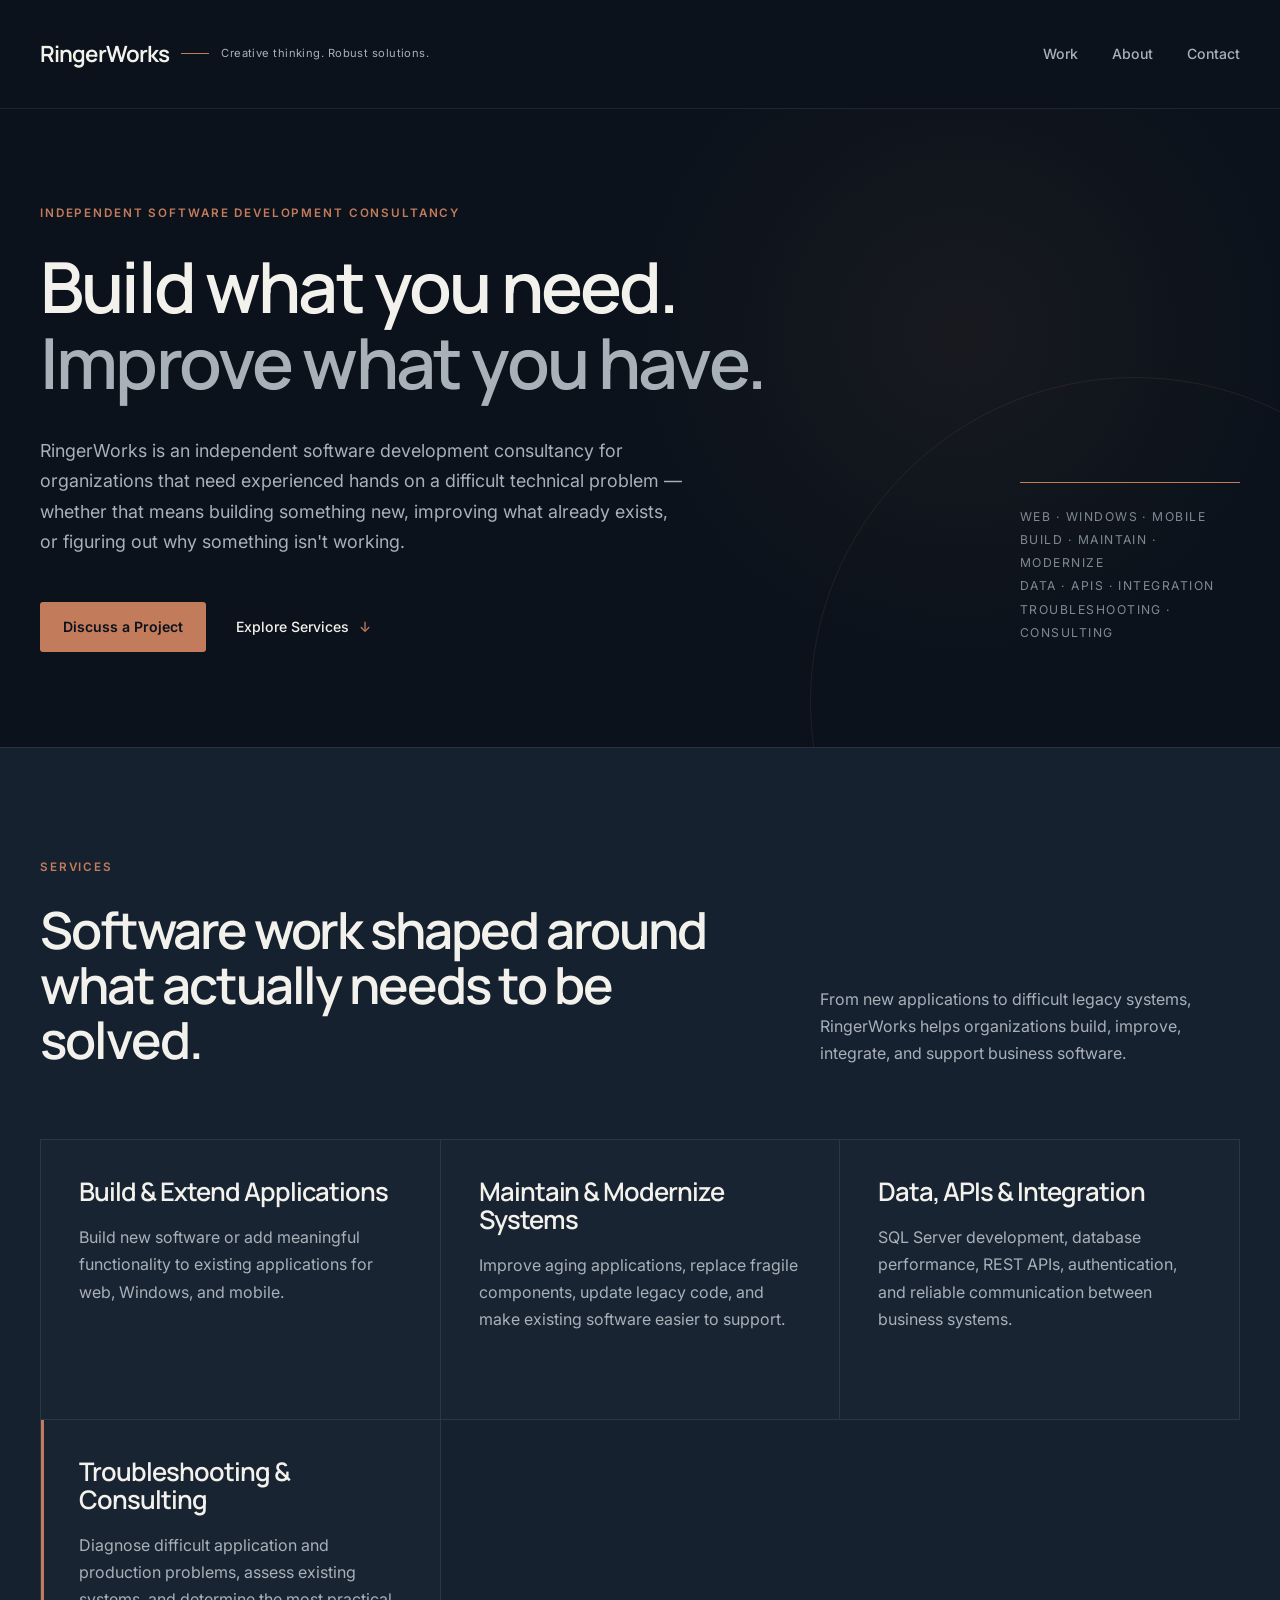
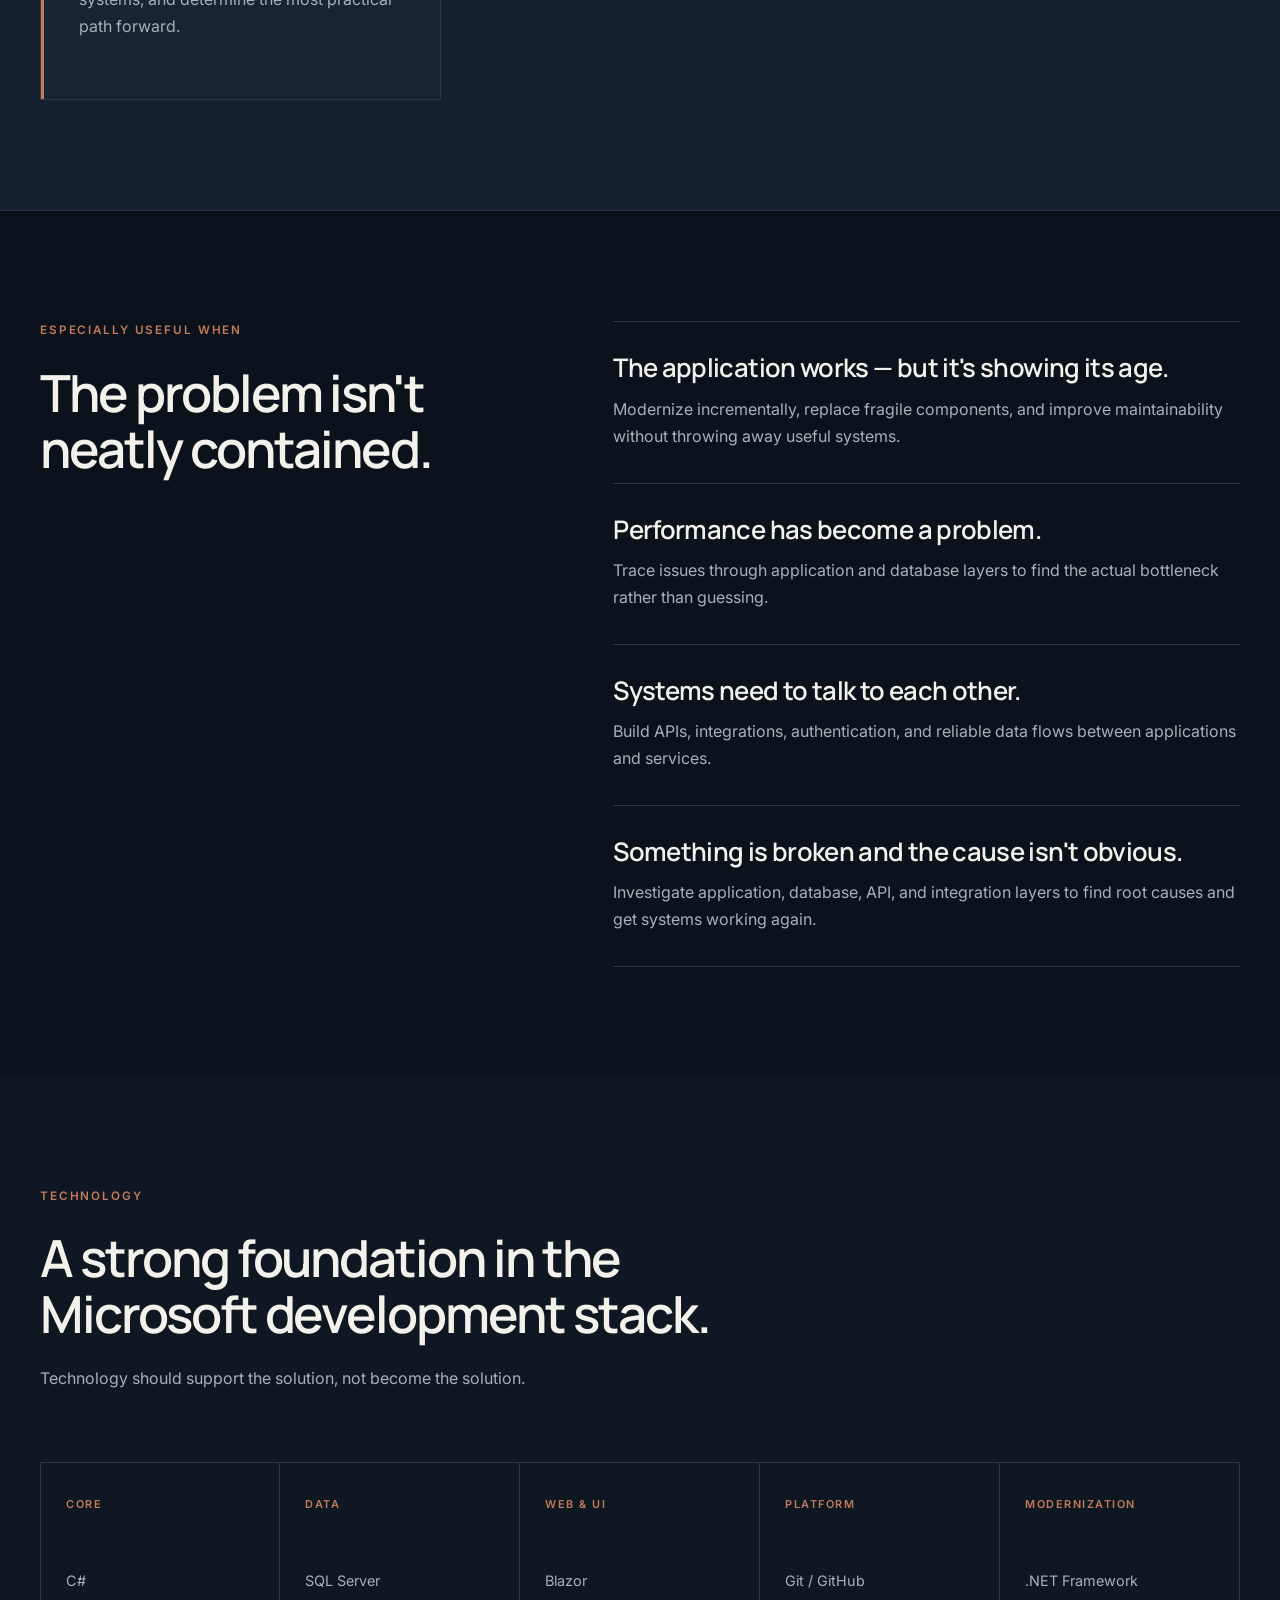
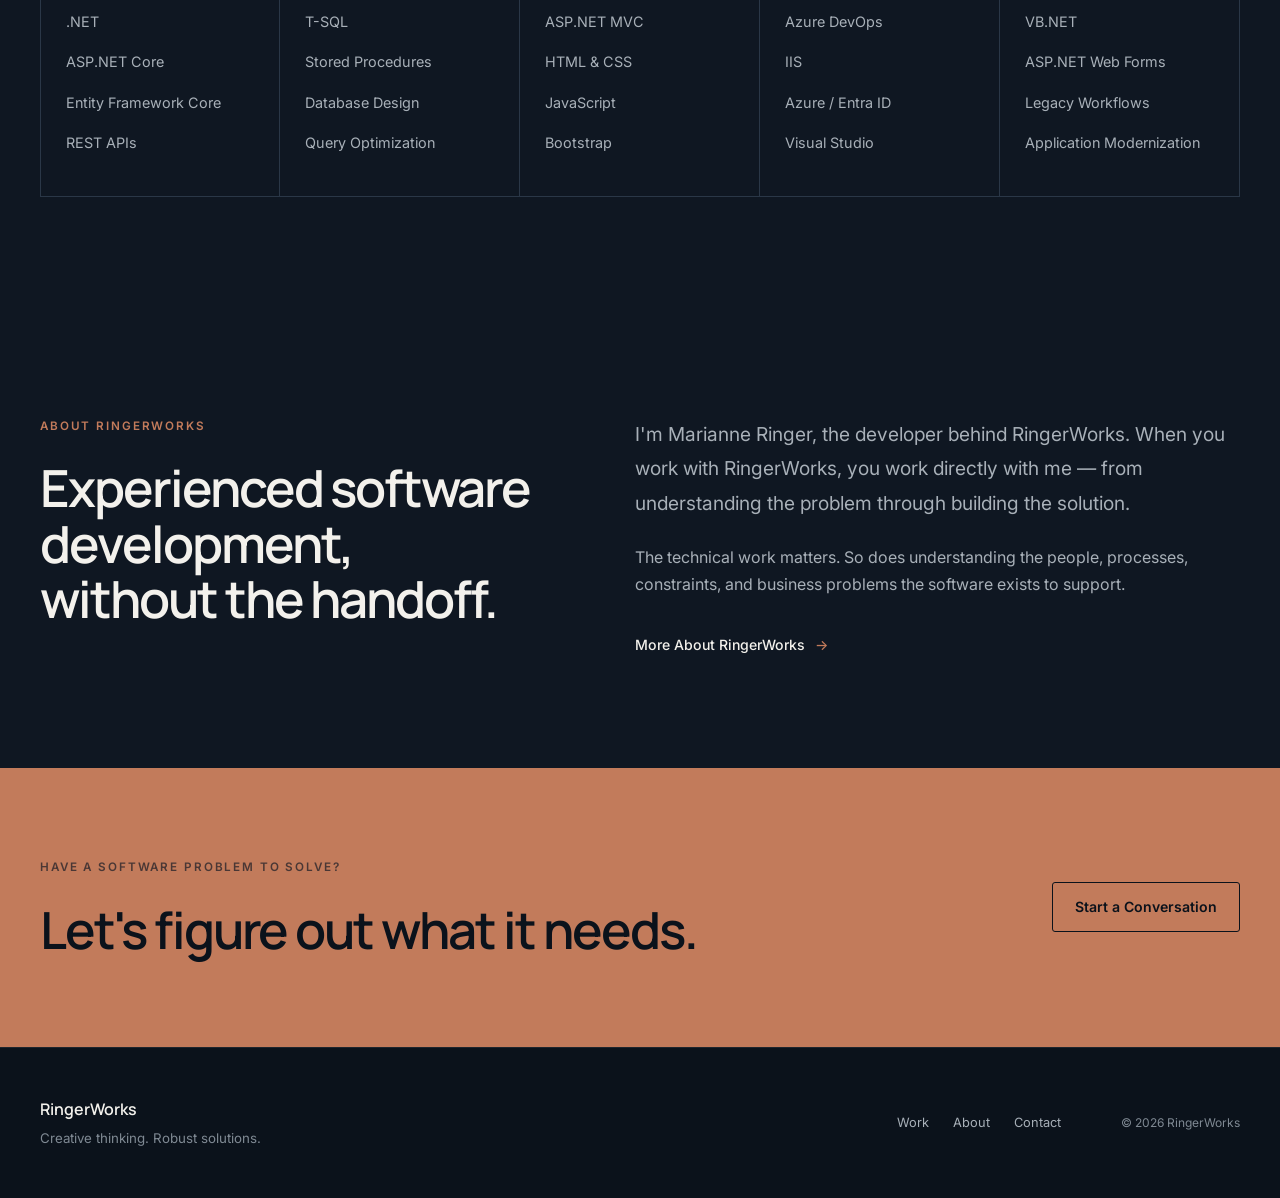
==== commit 2e7e954b: "Consolodate Navigation" ====
--- a/index.html
+++ b/index.html
@@ -43,60 +43,7 @@
     </a>
 
 
-    <!-- =========================================================
-         HEADER
-         ========================================================= -->
-
-    <header class="site-header">
-
-        <div class="container header-inner">
-
-            <a href="./index.html"
-               class="brand"
-               aria-label="RingerWorks home">
-
-                <span class="brand-name">
-                    RingerWorks
-                </span>
-
-                <span class="brand-line"
-                      aria-hidden="true"></span>
-
-                <span class="brand-tagline">
-                    Creative thinking. Robust solutions.
-                </span>
-
-            </a>
-
-
-            <nav class="main-nav"
-                 aria-label="Main navigation">
-
-                <!--
-                    FUTURE:
-                    Add a Work / Case Studies link once
-                    there are projects ready to feature.
-
-                    <a href="./work/index.html">
-                        Work
-                    </a>
-                -->
-
-                <a href="./about/index.html">
-                    About
-                </a>
-
-                <a href="./contact/index.html">
-                    Contact
-                </a>
-
-            </nav>
-
-        </div>
-
-    </header>
-
-
+    <div id="site-header"></div>
 
     <main id="main-content">
 
@@ -136,7 +83,7 @@
                            class="button button-primary">
                             Discuss a Project
                         </a>
-                        
+
                         <a href="#services"
                            class="text-link">
                             Explore Services
@@ -603,60 +550,10 @@
     </main>
 
 
-
-    <!-- =========================================================
-         FOOTER
-         ========================================================= -->
-
-    <footer class="site-footer">
-
-        <div class="container footer-inner">
-
-            <div class="footer-brand">
-
-                <span>
-                    RingerWorks
-                </span>
-
-                <small>
-                    Creative thinking. Robust solutions.
-                </small>
-
-            </div>
-
-
-            <nav class="footer-nav"
-                 aria-label="Footer navigation">
-
-                <!--
-                    FUTURE:
-                    <a href="./work/index.html">
-                        Work
-                    </a>
-                -->
-
-                <a href="./about/index.html">
-                    About
-                </a>
-
-                <a href="./contact/index.html">
-                    Contact
-                </a>
-
-            </nav>
-
-
-            <p class="copyright">
-                &copy; 2026 RingerWorks
-            </p>
-
-        </div>
-
-    </footer>
-
-
-
-    <!-- Site JavaScript -->
+    <div id="site-footer"></div>
+
+
+    <script src="./assets/js/layout.js"></script>
     <script src="./assets/js/site.js"></script>
 
 </body>
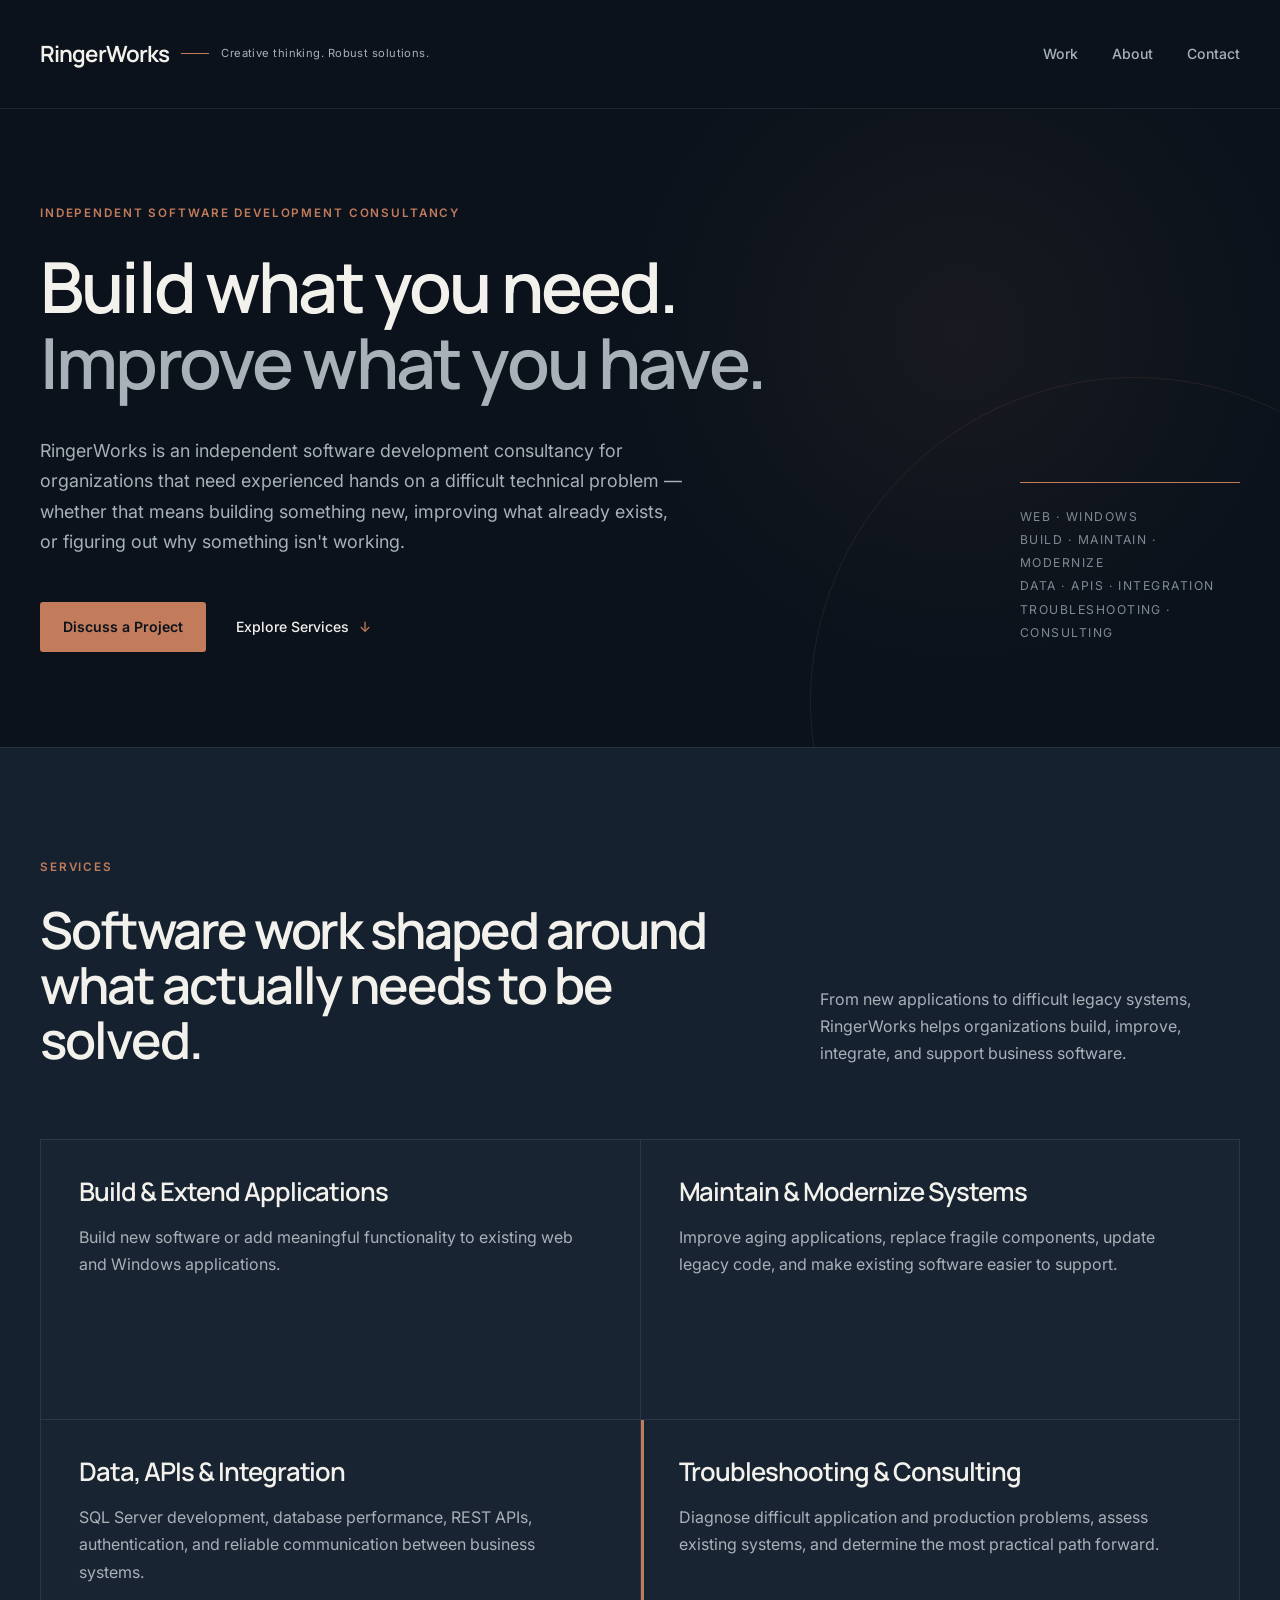
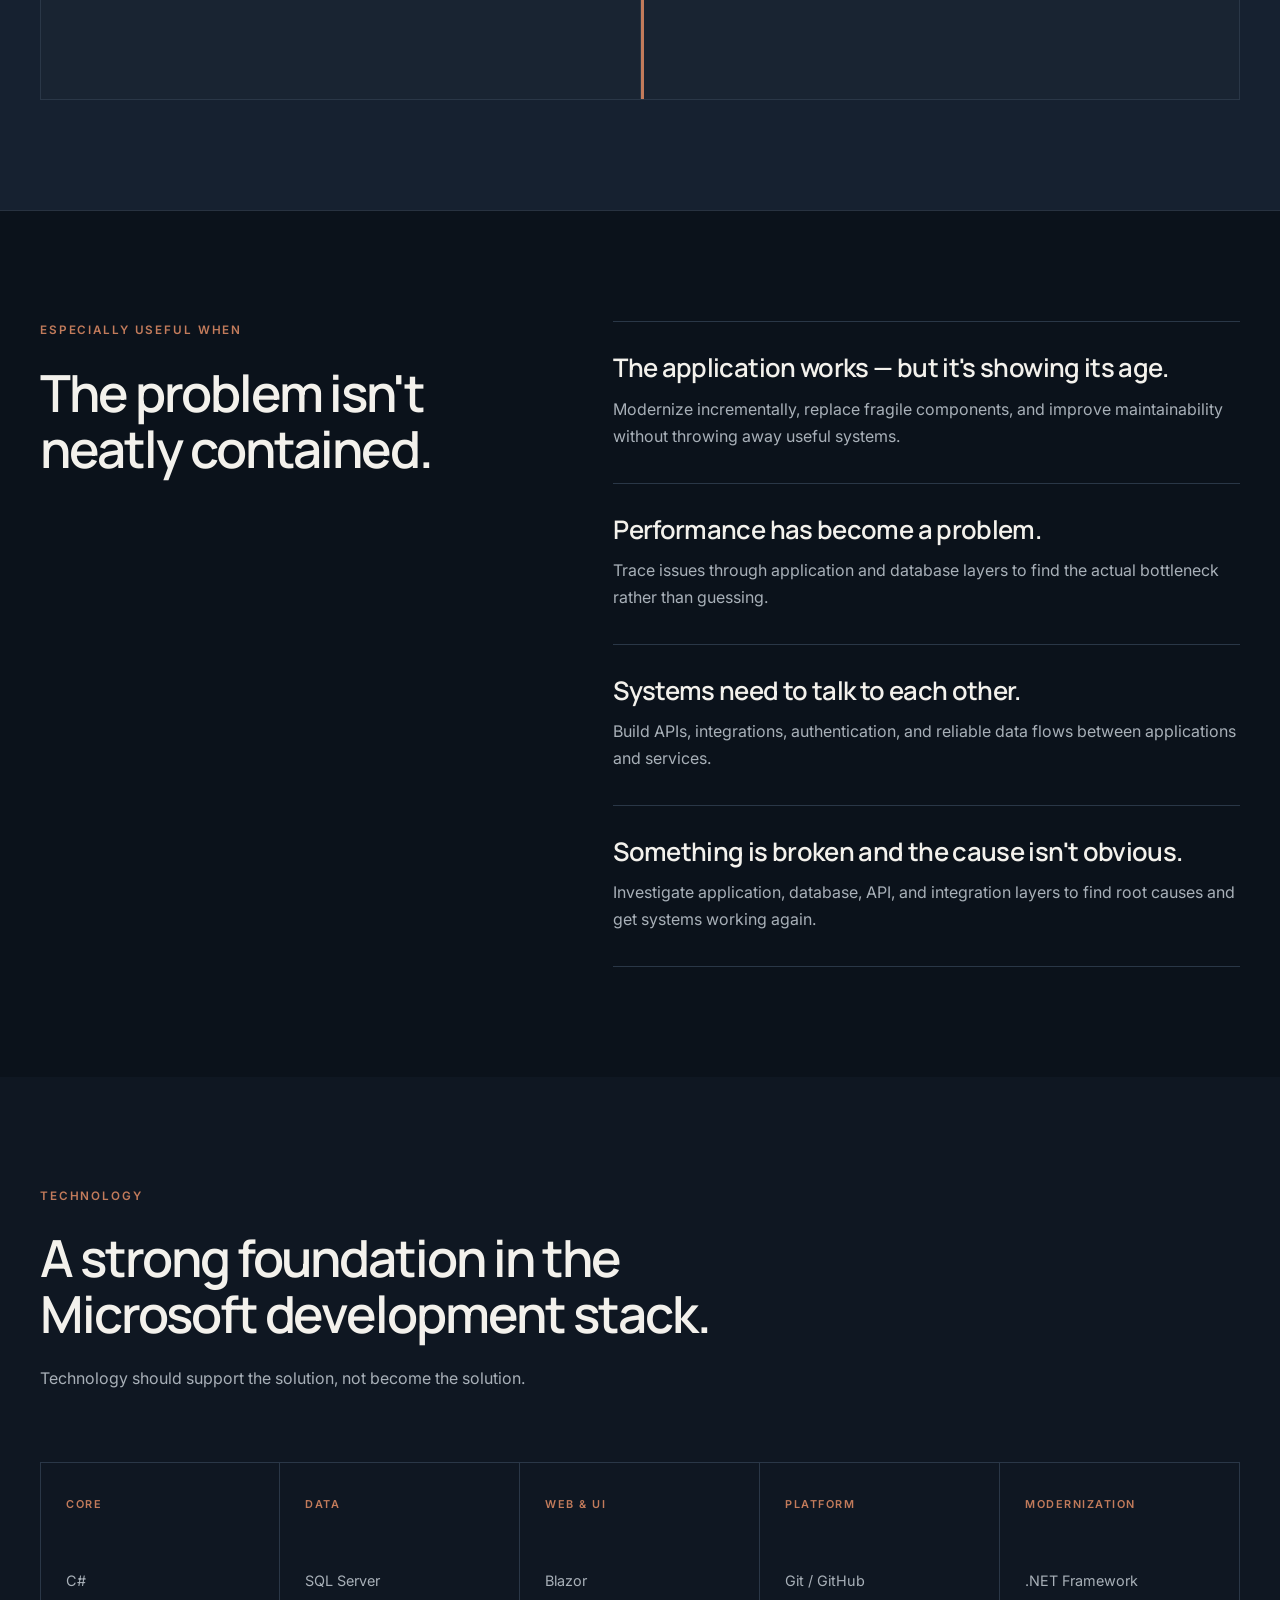
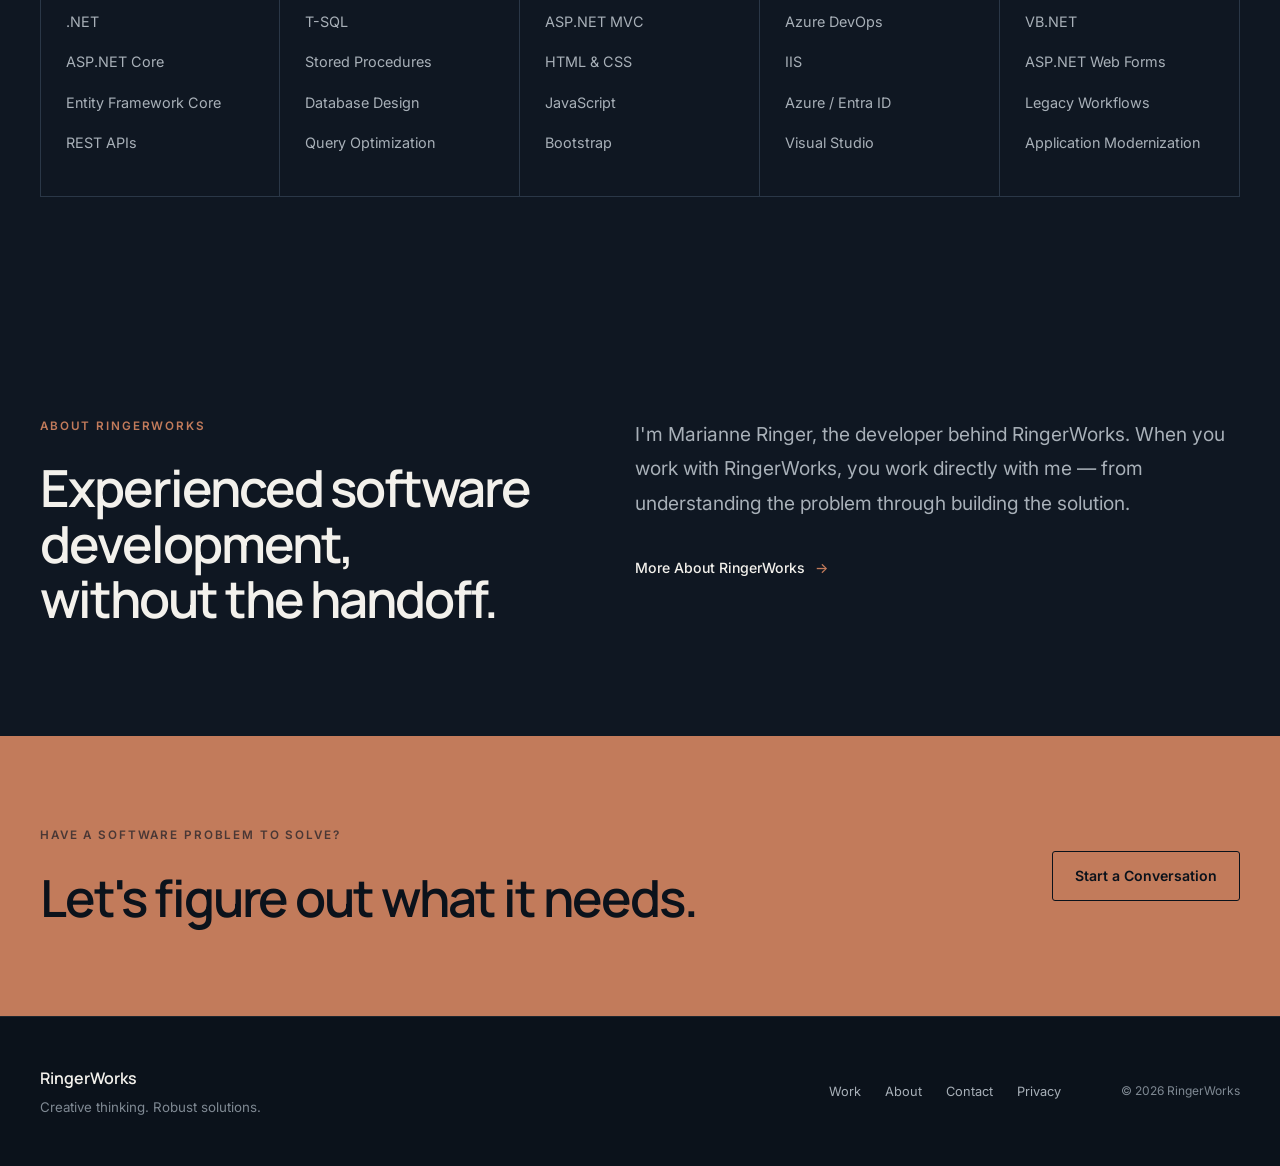
==== commit c6a150cd: "Cleanup.  Add privacy info." ====
--- a/index.html
+++ b/index.html
@@ -101,7 +101,7 @@
                     <div class="hero-rule"></div>
 
                     <p>
-                        WEB · WINDOWS · MOBILE<br>
+                        WEB · WINDOWS <!--· MOBILE--><br>
                         BUILD · MAINTAIN · MODERNIZE<br>
                         DATA · APIs · INTEGRATION<br>
                         TROUBLESHOOTING · CONSULTING
@@ -161,7 +161,7 @@
 
                         <p>
                             Build new software or add meaningful functionality
-                            to existing applications for web, Windows, and mobile.
+                            to existing web and Windows applications. <!--for web, Windows, and mobile.-->
                         </p>
 
                     </article>
@@ -487,13 +487,6 @@
                     </p>
 
 
-                    <p class="about-preview-copy">
-                        The technical work matters. So does understanding
-                        the people, processes, constraints, and business
-                        problems the software exists to support.
-                    </p>
-
-
                     <a href="./about/index.html"
                        class="text-link">
 
@@ -554,7 +547,6 @@
 
 
     <script src="./assets/js/layout.js"></script>
-    <script src="./assets/js/site.js"></script>
 
 </body>
 
--- a/assets/css/site.css
+++ b/assets/css/site.css
@@ -467,6 +467,10 @@
     border-left: 1px solid var(--border);
 }
 
+.capability-grid-four {
+    grid-template-columns: repeat(2, minmax(0, 1fr));
+}
+
 
 .capability-card {
     position: relative;
@@ -626,34 +630,6 @@
     font-size: 0.9rem;
 }
 
-
-
-/* ------------------------------------------------------------
-   APPROACH
-   ------------------------------------------------------------ */
-
-.approach {
-    background: var(--bg-deep);
-}
-
-
-.approach-grid {
-    display: grid;
-    grid-template-columns: 1fr 0.8fr;
-    gap: 100px;
-}
-
-
-.approach-copy {
-    padding-top: 44px;
-    color: var(--text-soft);
-    font-size: 1.02rem;
-}
-
-
-    .approach-copy p + p {
-        margin-top: 26px;
-    }
 
 
 
@@ -1735,7 +1711,7 @@
     }
 
 
-    .contact-form-intro > p:last-child {
+    .contact-form-intro > p:last-of-type {
         max-width: 440px;
         margin-bottom: 0;
         color: var(--text-soft);
@@ -1988,7 +1964,7 @@
     }
 
 
-        .contact-form-intro > p:last-child {
+        .contact-form-intro > p:last-of-type {
             max-width: 620px;
         }
 }
@@ -2064,4 +2040,452 @@
         .contact-direct a:hover,
         .contact-direct a:focus-visible {
             color: var(--accent-hover);
-        }+        }
+
+/* ============================================================
+   WORK PAGE
+   ============================================================ */
+
+
+/* ------------------------------------------------------------
+   WORK HERO
+   ------------------------------------------------------------ */
+
+.work-hero {
+    position: relative;
+    overflow: hidden;
+    background: radial-gradient( circle at 78% 32%, rgba(194, 123, 91, 0.07), transparent 29% ), var(--bg-deep);
+    border-bottom: 1px solid var(--border-soft);
+}
+
+
+    .work-hero::before {
+        content: "";
+        position: absolute;
+        right: -320px;
+        bottom: -430px;
+        width: 700px;
+        height: 700px;
+        border: 1px solid rgba(194, 123, 91, 0.08);
+        border-radius: 50%;
+        pointer-events: none;
+    }
+
+
+.work-hero-inner {
+    position: relative;
+    z-index: 1;
+    /*
+        Matches the vertical spacing
+        used by the About-page hero.
+    */
+    padding-block: 100px;
+}
+
+
+.work-hero h1 {
+    max-width: 800px;
+    font-size: clamp( 3.4rem, 5vw, 5.4rem );
+}
+
+
+.work-hero-lead {
+    max-width: 680px;
+    margin-top: 34px;
+    margin-bottom: 0;
+    color: var(--text-soft);
+    font-size: clamp( 1.08rem, 1.5vw, 1.25rem );
+    line-height: 1.7;
+}
+
+
+
+/* ------------------------------------------------------------
+   PROJECTS
+   ------------------------------------------------------------ */
+
+.work-projects {
+    background: var(--bg);
+}
+
+
+.project-list {
+    border-top: 1px solid var(--border);
+}
+
+
+.project-case {
+    display: grid;
+    grid-template-columns: 220px minmax(0, 1fr);
+    gap: 70px;
+    padding-block: 60px;
+    border-bottom: 1px solid var(--border);
+}
+
+
+.project-meta {
+    display: flex;
+    flex-direction: column;
+    gap: 10px;
+}
+
+
+    .project-meta span {
+        color: var(--text-muted);
+        font-size: 0.68rem;
+        font-weight: 600;
+        letter-spacing: 0.13em;
+        text-transform: uppercase;
+    }
+
+
+        .project-meta span:first-child {
+            color: var(--accent);
+        }
+
+
+.project-content {
+    max-width: 760px;
+}
+
+
+    .project-content h3 {
+        max-width: 700px;
+        margin-bottom: 38px;
+        font-size: clamp( 1.9rem, 3vw, 2.8rem );
+    }
+
+
+.project-detail {
+    display: grid;
+    grid-template-columns: 150px minmax(0, 1fr);
+    gap: 30px;
+    padding-block: 22px;
+    border-top: 1px solid var(--border-soft);
+}
+
+
+    .project-detail:last-child {
+        border-bottom: 1px solid var(--border-soft);
+    }
+
+
+    .project-detail h4 {
+        margin: 0;
+        color: var(--text);
+        font-family: var(--font-heading);
+        font-size: 0.8rem;
+        font-weight: 600;
+        letter-spacing: 0.04em;
+    }
+
+
+    .project-detail p {
+        max-width: 560px;
+        margin: 0;
+        color: var(--text-soft);
+    }
+
+
+
+/* ------------------------------------------------------------
+   REFERENCES
+   ------------------------------------------------------------ */
+
+.references {
+    background: var(--bg-deep);
+    border-top: 1px solid var(--border-soft);
+}
+
+
+.reference-grid {
+    display: grid;
+    grid-template-columns: repeat(3, minmax(0, 1fr));
+    gap: 24px;
+}
+
+
+.reference-card {
+    min-height: 360px;
+    display: flex;
+    flex-direction: column;
+    margin: 0;
+    padding: 34px;
+    background: rgba(255, 255, 255, 0.015);
+    border: 1px solid var(--border);
+}
+
+
+    .reference-card > p {
+        margin: 0;
+        color: var(--text);
+        font-family: var(--font-heading);
+        font-size: clamp( 1.05rem, 1.4vw, 1.18rem );
+        font-weight: 500;
+        line-height: 1.65;
+        letter-spacing: -0.015em;
+    }
+
+
+    .reference-card footer {
+        display: flex;
+        flex-direction: column;
+        gap: 3px;
+        margin-top: auto;
+        padding-top: 36px;
+    }
+
+
+        .reference-card footer strong {
+            color: var(--text);
+            font-family: var(--font-heading);
+            font-size: 0.9rem;
+            font-weight: 600;
+        }
+
+
+        .reference-card footer span {
+            color: var(--text-muted);
+            font-size: 0.72rem;
+            line-height: 1.5;
+        }
+
+
+.reference-placeholder {
+    opacity: 0.55;
+}
+
+
+
+/* ------------------------------------------------------------
+   WORK PAGE — TABLET
+   ------------------------------------------------------------ */
+
+@media (max-width: 900px) {
+
+    .work-hero-inner {
+        padding-block: 85px;
+    }
+
+
+    .project-case {
+        grid-template-columns: 1fr;
+        gap: 28px;
+    }
+
+
+    .project-meta {
+        flex-direction: row;
+        flex-wrap: wrap;
+        gap: 10px 20px;
+    }
+
+
+    .reference-grid {
+        grid-template-columns: 1fr;
+    }
+
+
+    .reference-card {
+        min-height: auto;
+    }
+}
+
+
+
+/* ------------------------------------------------------------
+   WORK PAGE — MOBILE
+   ------------------------------------------------------------ */
+
+@media (max-width: 650px) {
+
+    .work-hero-inner {
+        padding-block: 68px;
+    }
+
+
+    .work-hero h1 {
+        font-size: clamp( 3rem, 13vw, 4.2rem );
+    }
+
+
+    .project-case {
+        padding-block: 44px;
+    }
+
+
+    .project-content h3 {
+        margin-bottom: 30px;
+    }
+
+
+    .project-detail {
+        grid-template-columns: 1fr;
+        gap: 8px;
+        padding-block: 20px;
+    }
+
+
+    .reference-card {
+        padding: 28px 26px;
+    }
+}
+
+/* ============================================================
+   PRIVACY PAGE
+   ============================================================ */
+
+.privacy-hero {
+    background: var(--bg-deep);
+    border-bottom: 1px solid var(--border-soft);
+}
+
+
+.privacy-hero-inner {
+    max-width: 900px;
+    padding-block: 100px;
+}
+
+
+.privacy-hero h1 {
+    max-width: 820px;
+    font-size: clamp( 3.2rem, 5vw, 5.2rem );
+}
+
+
+.privacy-hero-lead {
+    max-width: 680px;
+    margin-top: 34px;
+    margin-bottom: 0;
+    color: var(--text-soft);
+    font-size: clamp( 1.05rem, 1.5vw, 1.22rem );
+}
+
+
+.privacy-updated {
+    margin-top: 32px;
+    margin-bottom: 0;
+    color: var(--text-muted);
+    font-size: 0.78rem;
+}
+
+
+.privacy-content {
+    background: var(--bg);
+}
+
+
+.privacy-layout {
+    display: grid;
+    grid-template-columns: 0.65fr 1.35fr;
+    gap: 110px;
+    align-items: start;
+}
+
+
+.privacy-summary {
+    position: sticky;
+    top: 50px;
+}
+
+
+    .privacy-summary > p:not(.section-label) {
+        color: var(--text-soft);
+    }
+
+
+.privacy-sections {
+    max-width: 760px;
+}
+
+
+.privacy-section {
+    padding-block: 42px;
+    border-top: 1px solid var(--border);
+}
+
+
+    .privacy-section:first-child {
+        padding-top: 0;
+        border-top: 0;
+    }
+
+
+    .privacy-section:last-child {
+        border-bottom: 1px solid var(--border);
+    }
+
+
+    .privacy-section h2 {
+        margin-bottom: 22px;
+        font-size: clamp( 1.8rem, 2.5vw, 2.4rem );
+    }
+
+
+    .privacy-section p {
+        color: var(--text-soft);
+    }
+
+
+    .privacy-section ul {
+        margin: 20px 0 24px;
+        padding-left: 22px;
+        color: var(--text-soft);
+    }
+
+
+    .privacy-section li + li {
+        margin-top: 8px;
+    }
+
+
+.privacy-contact a {
+    color: var(--text);
+    font-family: var(--font-heading);
+    font-weight: 600;
+    text-decoration: none;
+}
+
+
+    .privacy-contact a:hover,
+    .privacy-contact a:focus-visible {
+        color: var(--accent-hover);
+    }
+
+
+@media (max-width: 900px) {
+
+    .privacy-hero-inner {
+        padding-block: 85px;
+    }
+
+
+    .privacy-layout {
+        grid-template-columns: 1fr;
+        gap: 55px;
+    }
+
+
+    .privacy-summary {
+        position: static;
+        max-width: 620px;
+    }
+}
+
+
+@media (max-width: 650px) {
+
+    .privacy-hero-inner {
+        padding-block: 68px;
+    }
+
+
+    .privacy-hero h1 {
+        font-size: clamp( 2.8rem, 12vw, 4rem );
+    }
+
+
+    .privacy-section {
+        padding-block: 34px;
+    }
+}
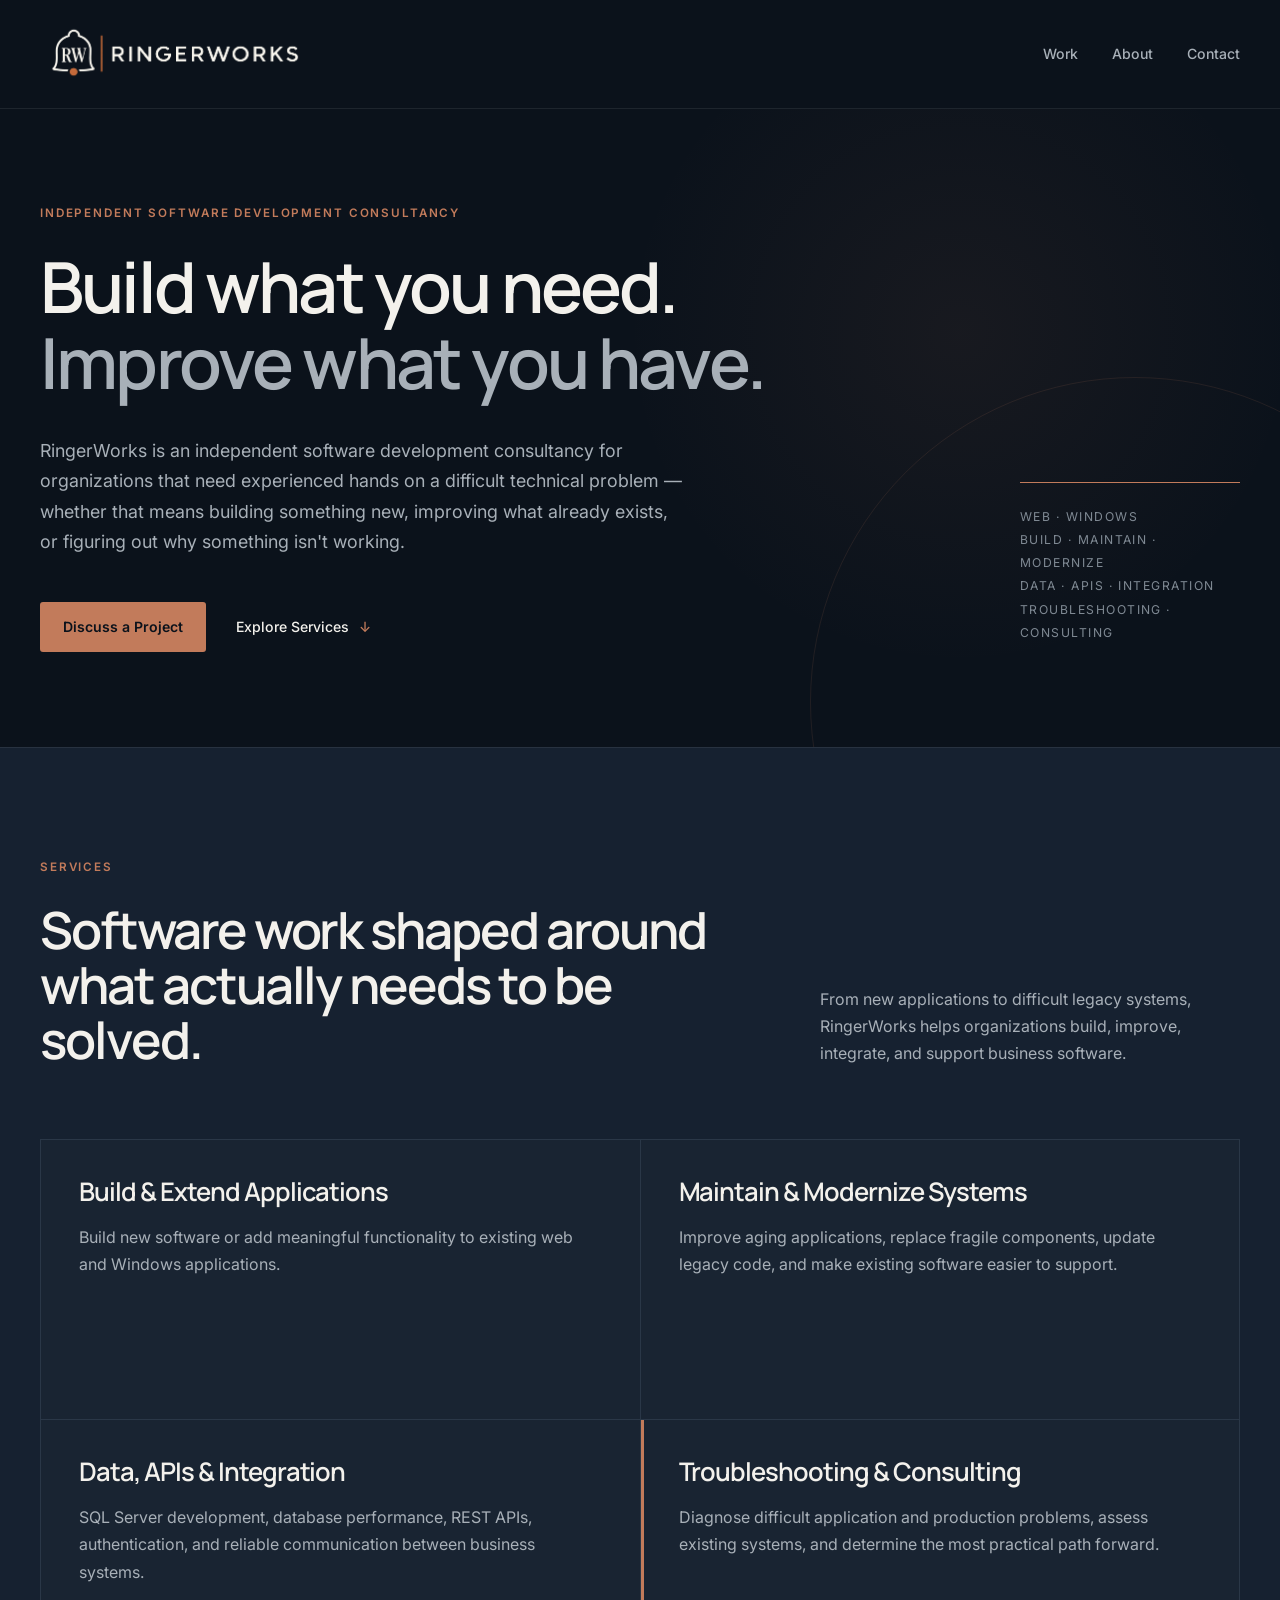
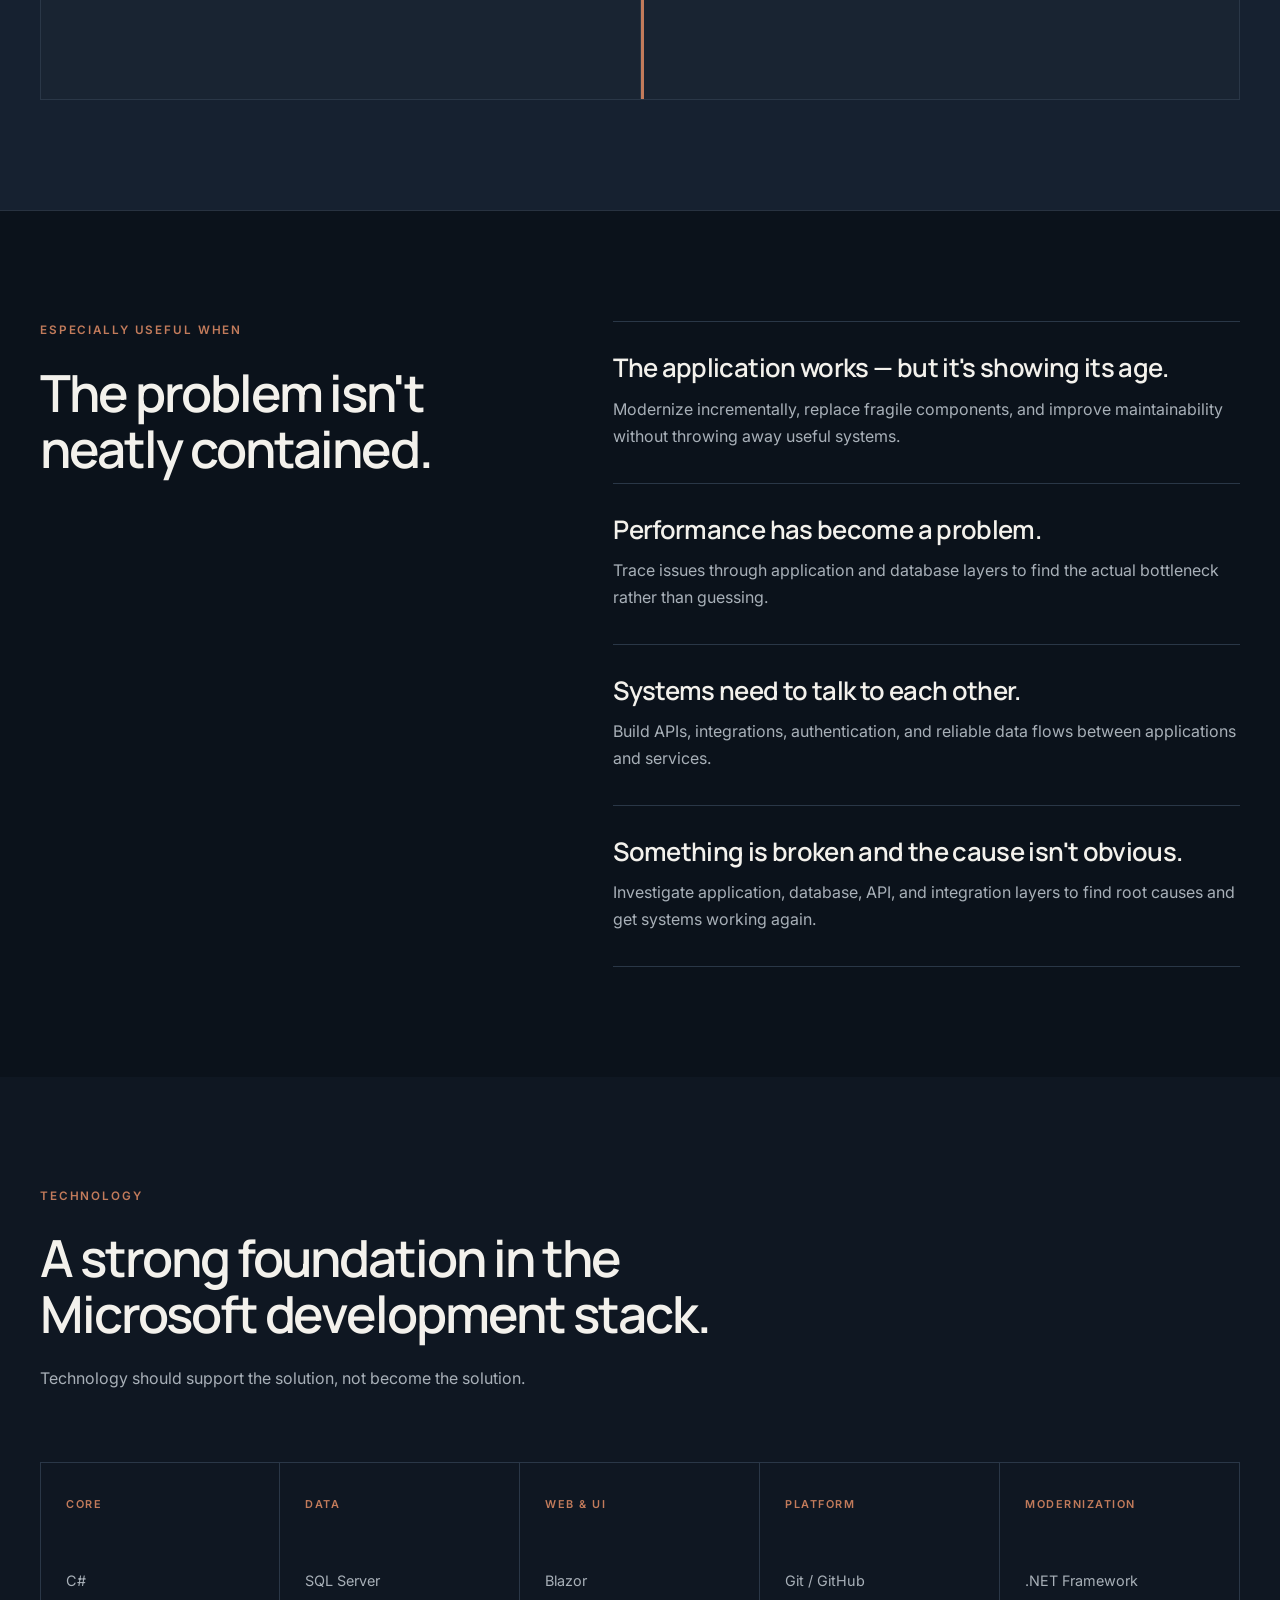
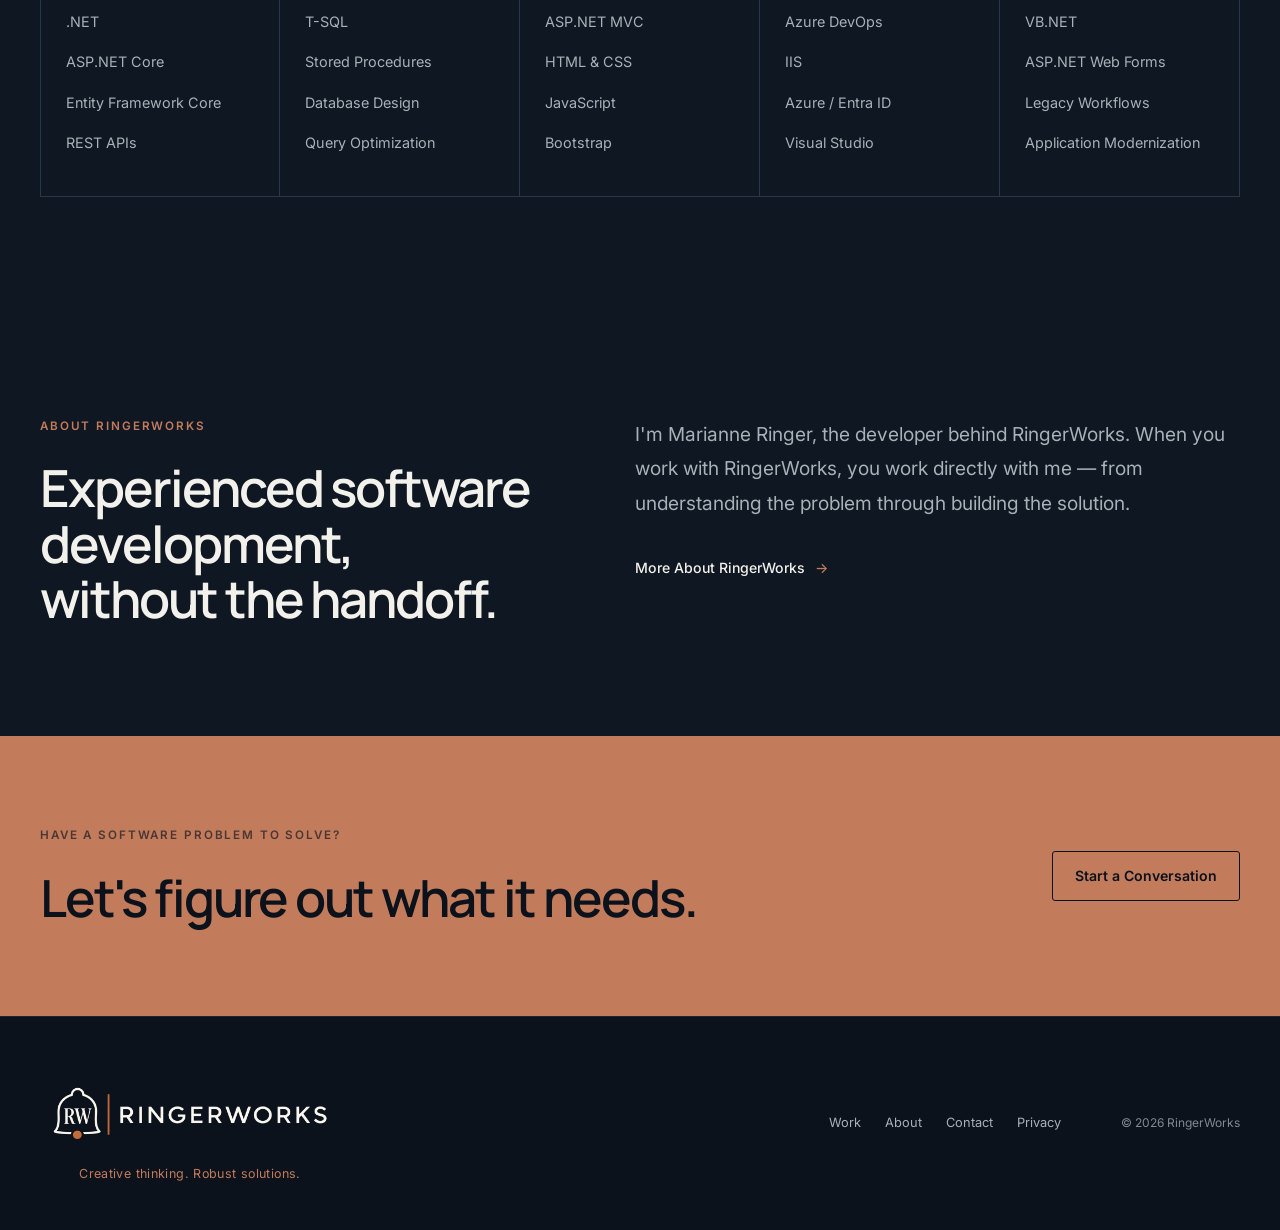
==== commit 9c031ee9: "Logo added to site" ====
--- a/index.html
+++ b/index.html
@@ -27,11 +27,19 @@
     <link rel="stylesheet"
           href="./assets/css/site.css">
 
-    <!--
-        FUTURE:
-        Add favicon / application icons here
-        when final branding is ready.
-    -->
+    <link rel="icon"
+          type="image/png"
+          sizes="32x32"
+          href="./assets/images/branding/favicon-32.png">
+
+    <link rel="icon"
+          type="image/png"
+          sizes="16x16"
+          href="./assets/images/branding/favicon-16.png">
+
+    <link rel="apple-touch-icon"
+          sizes="180x180"
+          href="./assets/images/branding/apple-touch-icon-180.png">
 </head>
 
 
--- a/assets/css/site.css
+++ b/assets/css/site.css
@@ -173,33 +173,15 @@
 
 
 .brand {
-    display: grid;
-    grid-template-columns: auto 28px auto;
+    display: flex;
     align-items: center;
-    gap: 12px;
     text-decoration: none;
 }
 
-
-.brand-name {
-    font-family: var(--font-heading);
-    font-size: 1.4rem;
-    font-weight: 650;
-    letter-spacing: -0.04em;
-}
-
-
-.brand-line {
-    width: 28px;
-    height: 1px;
-    background: var(--accent);
-}
-
-
-.brand-tagline {
-    color: var(--text-soft);
-    font-size: 0.7rem;
-    letter-spacing: 0.04em;
+.brand-logo {
+    display: block;
+    width: auto;
+    height: 90px;
 }
 
 
@@ -1108,23 +1090,46 @@
     align-items: center;
 }
 
+.footer-logo {
+    display: block;
+    width: 300px;
+    height: auto;
+}
 
 .footer-brand {
     display: flex;
     flex-direction: column;
-    gap: 4px;
-}
-
-
-    .footer-brand > span {
-        font-family: var(--font-heading);
-        font-weight: 600;
-    }
-
-
-    .footer-brand small {
-        color: var(--text-muted);
-    }
+    align-items: center;
+    width: 300px;
+    gap: 8px;
+}
+
+    .footer-brand > a {
+        display: block;
+        text-decoration: none;
+    }
+
+.footer-tagline {
+    width: 100%;
+    margin: 0;
+    color: var(--accent);
+    font-size: 0.78rem;
+    letter-spacing: 0.03em;
+    line-height: 1.4;
+    text-align: center;
+    text-decoration: none;
+}
+
+
+.footer-brand > span {
+    font-family: var(--font-heading);
+    font-weight: 600;
+}
+
+
+.footer-brand small {
+    color: var(--text-muted);
+}
 
 
 .footer-nav {
@@ -1422,6 +1427,7 @@
     .capability-grid {
         grid-template-columns: 1fr;
     }
+
     .capability-grid-four {
         grid-template-columns: repeat(2, minmax(0, 1fr));
     }
@@ -2108,83 +2114,298 @@
     background: var(--bg);
 }
 
-
-.project-list {
+.work-projects-note {
+    max-width: 620px;
+    margin-bottom: 54px;
+}
+
+
+    .work-projects-note p {
+        margin: 0;
+        color: var(--text-muted);
+        font-size: 0.82rem;
+        line-height: 1.7;
+    }
+
+/* ============================================================
+   WORK CASE STUDIES
+   ============================================================ */
+
+
+.case-study-list {
+    display: grid;
+    gap: 105px;
+}
+
+
+
+/* ------------------------------------------------------------
+   CASE STUDY
+   ------------------------------------------------------------ */
+
+.case-study {
+    display: grid;
+    grid-template-columns: 190px minmax(0, 1fr);
+    gap: 70px;
+    padding-top: 54px;
     border-top: 1px solid var(--border);
 }
 
 
-.project-case {
-    display: grid;
-    grid-template-columns: 220px minmax(0, 1fr);
-    gap: 70px;
-    padding-block: 60px;
-    border-bottom: 1px solid var(--border);
-}
-
-
-.project-meta {
+
+/* ------------------------------------------------------------
+   CASE STUDY META
+   ------------------------------------------------------------ */
+
+.case-study-meta {
     display: flex;
     flex-direction: column;
+    align-items: flex-start;
     gap: 10px;
-}
-
-
-    .project-meta span {
+    padding-top: 5px;
+}
+
+
+    .case-study-meta span {
         color: var(--text-muted);
-        font-size: 0.68rem;
+        font-size: 0.66rem;
+        font-weight: 600;
+        letter-spacing: 0.13em;
+        line-height: 1.5;
+        text-transform: uppercase;
+    }
+
+
+    .case-study-meta .case-study-type {
+        color: var(--accent);
+    }
+
+
+
+/* ------------------------------------------------------------
+   CASE STUDY HEADER
+   ------------------------------------------------------------ */
+
+.case-study-content {
+    min-width: 0;
+    max-width: 850px;
+}
+
+
+.case-study-header {
+    max-width: 800px;
+    margin-bottom: 46px;
+}
+
+
+    .case-study-header h3 {
+        max-width: 790px;
+        font-size: clamp( 2.25rem, 3.5vw, 3.5rem );
+        line-height: 1.08;
+    }
+
+
+.case-study-lead {
+    max-width: 720px;
+    margin-top: 28px;
+    margin-bottom: 0;
+    color: var(--text-soft);
+    font-size: clamp( 1.03rem, 1.4vw, 1.18rem );
+    line-height: 1.8;
+}
+
+
+
+/* ------------------------------------------------------------
+   CASE STUDY SECTIONS
+   ------------------------------------------------------------ */
+
+.case-study-section {
+    display: grid;
+    grid-template-columns: 165px minmax(0, 1fr);
+    gap: 34px;
+    padding-block: 34px;
+    border-top: 1px solid var(--border-soft);
+}
+
+
+    .case-study-section h4 {
+        margin: 3px 0 0;
+        color: var(--text);
+        font-family: var(--font-heading);
+        font-size: 0.78rem;
+        font-weight: 600;
+        line-height: 1.5;
+        letter-spacing: 0.04em;
+    }
+
+
+.case-study-copy {
+    max-width: 620px;
+}
+
+
+    .case-study-copy p {
+        margin: 0;
+        color: var(--text-soft);
+    }
+
+
+        .case-study-copy p + p {
+            margin-top: 18px;
+        }
+
+
+    .case-study-copy strong {
+        color: var(--text);
+        font-weight: 600;
+    }
+
+
+
+/* ------------------------------------------------------------
+   EMPHASIS / OUTCOME
+   ------------------------------------------------------------ */
+
+.case-study-emphasis {
+    padding-left: 22px;
+    color: var(--text) !important;
+    font-family: var(--font-heading);
+    font-size: 1.05rem;
+    font-weight: 500;
+    line-height: 1.65;
+    border-left: 2px solid var(--accent);
+}
+
+
+.case-study-result {
+    background: linear-gradient( 90deg, rgba(194, 123, 91, 0.045), transparent 70% );
+}
+
+
+
+/* ------------------------------------------------------------
+   TECHNOLOGY
+   ------------------------------------------------------------ */
+
+.case-study-technology {
+    display: grid;
+    grid-template-columns: 165px minmax(0, 1fr);
+    gap: 34px;
+    padding-block: 28px;
+    border-top: 1px solid var(--border-soft);
+    border-bottom: 1px solid var(--border);
+}
+
+
+    .case-study-technology > span {
+        color: var(--accent);
+        font-size: 0.66rem;
         font-weight: 600;
         letter-spacing: 0.13em;
         text-transform: uppercase;
     }
 
 
-        .project-meta span:first-child {
-            color: var(--accent);
-        }
-
-
-.project-content {
-    max-width: 760px;
-}
-
-
-    .project-content h3 {
-        max-width: 700px;
-        margin-bottom: 38px;
-        font-size: clamp( 1.9rem, 3vw, 2.8rem );
-    }
-
-
-.project-detail {
+    .case-study-technology p {
+        max-width: 620px;
+        margin: 0;
+        color: var(--text-muted);
+        font-size: 0.82rem;
+        line-height: 1.8;
+    }
+
+
+
+/* ============================================================
+   ADDITIONAL WORK
+   ============================================================ */
+
+.additional-work {
+    margin-top: 120px;
+    padding-top: 70px;
+    border-top: 1px solid var(--border);
+}
+
+
+.additional-work-heading {
+    max-width: 720px;
+    margin-bottom: 54px;
+}
+
+
+    .additional-work-heading h3 {
+        font-size: clamp( 2rem, 3.5vw, 3.2rem );
+    }
+
+
+
+/* ------------------------------------------------------------
+   ADDITIONAL WORK GRID
+   ------------------------------------------------------------ */
+
+.additional-work-grid {
     display: grid;
-    grid-template-columns: 150px minmax(0, 1fr);
-    gap: 30px;
-    padding-block: 22px;
+    grid-template-columns: repeat(3, minmax(0, 1fr));
+    border-top: 1px solid var(--border);
+    border-left: 1px solid var(--border);
+}
+
+
+.additional-work-card {
+    display: flex;
+    flex-direction: column;
+    min-height: 430px;
+    padding: 34px;
+    background: rgba(255, 255, 255, 0.012);
+    border-right: 1px solid var(--border);
+    border-bottom: 1px solid var(--border);
+}
+
+
+.additional-work-type {
+    margin-bottom: 24px;
+    color: var(--accent);
+    font-size: 0.66rem;
+    font-weight: 600;
+    letter-spacing: 0.13em;
+    text-transform: uppercase;
+}
+
+
+.additional-work-card h4 {
+    margin: 0 0 24px;
+    color: var(--text);
+    font-family: var(--font-heading);
+    font-size: clamp( 1.35rem, 1.8vw, 1.7rem );
+    font-weight: 600;
+    line-height: 1.25;
+    letter-spacing: -0.025em;
+}
+
+
+.additional-work-card > p:not(.additional-work-type) {
+    margin-bottom: 18px;
+    color: var(--text-soft);
+    font-size: 0.92rem;
+    line-height: 1.7;
+}
+
+
+.additional-work-card strong {
+    color: var(--text);
+    font-weight: 600;
+}
+
+
+.additional-work-card footer {
+    margin-top: auto;
+    padding-top: 26px;
+    color: var(--text-muted);
+    font-size: 0.72rem;
+    line-height: 1.7;
     border-top: 1px solid var(--border-soft);
 }
-
-
-    .project-detail:last-child {
-        border-bottom: 1px solid var(--border-soft);
-    }
-
-
-    .project-detail h4 {
-        margin: 0;
-        color: var(--text);
-        font-family: var(--font-heading);
-        font-size: 0.8rem;
-        font-weight: 600;
-        letter-spacing: 0.04em;
-    }
-
-
-    .project-detail p {
-        max-width: 560px;
-        margin: 0;
-        color: var(--text-soft);
-    }
 
 
 
@@ -2198,63 +2419,183 @@
 }
 
 
+/* Heading */
+
+.references-heading {
+    max-width: 820px;
+    margin: 0 auto 54px;
+    text-align: center;
+}
+
+    .references-heading .section-label {
+        margin-bottom: 26px;
+    }
+
+    .references-heading h2 {
+        margin-bottom: 22px;
+    }
+
+.references-intro {
+    max-width: 690px;
+    margin: 0 auto;
+    color: var(--text-soft);
+    font-size: 1rem;
+    line-height: 1.8;
+}
+
+
+/* Shared testimonial panel */
+
+.reference-panel {
+    padding: 42px 46px;
+    background: var(--surface);
+    border: 1px solid var(--border-soft);
+    border-radius: 14px;
+}
+
+
+/* Two-column layout */
+
 .reference-grid {
     display: grid;
-    grid-template-columns: repeat(3, minmax(0, 1fr));
-    gap: 24px;
-}
-
+    grid-template-columns: repeat(2, minmax(0, 1fr));
+}
+
+
+/* Individual testimonial */
 
 .reference-card {
-    min-height: 360px;
     display: flex;
     flex-direction: column;
+    min-width: 0;
     margin: 0;
-    padding: 34px;
-    background: rgba(255, 255, 255, 0.015);
-    border: 1px solid var(--border);
-}
-
+    padding: 4px 42px 4px 8px;
+}
+
+    .reference-card + .reference-card {
+        padding-left: 58px;
+        padding-right: 8px;
+        border-left: 1px solid rgba(255, 255, 255, 0.13);
+    }
+
+
+/* Decorative quotation mark */
+
+.reference-quote-mark {
+    height: 50px;
+    margin-bottom: 8px;
+    color: var(--accent);
+    font-family: Georgia, "Times New Roman", serif;
+    font-size: 5rem;
+    font-weight: 700;
+    line-height: 0.85;
+}
+
+
+/* Quote */
+
+.reference-card > p {
+    max-width: 470px;
+    margin: 0;
+    color: var(--text);
+    font-size: 0.98rem;
+    line-height: 1.8;
+}
+
+
+/* Attribution */
+
+.reference-card footer {
+    display: flex;
+    flex-direction: column;
+    gap: 4px;
+    margin-top: auto;
+    padding-top: 42px;
+}
+
+.reference-rule {
+    display: block;
+    width: 46px;
+    height: 2px;
+    margin-bottom: 17px;
+    background: var(--accent);
+}
+
+.reference-card footer strong {
+    color: var(--text);
+    font-family: var(--font-heading);
+    font-size: 0.92rem;
+    font-weight: 700;
+    letter-spacing: 0.02em;
+    text-transform: uppercase;
+}
+
+.reference-card footer > span:last-child {
+    margin-top: 5px;
+    color: var(--text-muted);
+    font-size: 0.74rem;
+    line-height: 1.5;
+}
+
+
+/* Tablet */
+
+@media (max-width: 900px) {
+
+    .references-heading {
+        margin-bottom: 44px;
+    }
+
+    .reference-panel {
+        padding: 38px;
+    }
+
+    .reference-grid {
+        grid-template-columns: 1fr;
+    }
+
+    .reference-card {
+        padding: 0 0 38px;
+    }
+
+        .reference-card + .reference-card {
+            padding: 38px 0 0;
+            border-left: 0;
+            border-top: 1px solid rgba(255, 255, 255, 0.13);
+        }
+
+        .reference-card > p {
+            max-width: none;
+        }
+}
+
+
+/* Mobile */
+
+@media (max-width: 650px) {
+
+    .references-heading {
+        margin-bottom: 36px;
+    }
+
+    .references-intro {
+        font-size: 0.94rem;
+    }
+
+    .reference-panel {
+        padding: 30px 26px;
+        border-radius: 10px;
+    }
+
+    .reference-quote-mark {
+        font-size: 4.2rem;
+    }
 
     .reference-card > p {
-        margin: 0;
-        color: var(--text);
-        font-family: var(--font-heading);
-        font-size: clamp( 1.05rem, 1.4vw, 1.18rem );
-        font-weight: 500;
-        line-height: 1.65;
-        letter-spacing: -0.015em;
-    }
-
-
-    .reference-card footer {
-        display: flex;
-        flex-direction: column;
-        gap: 3px;
-        margin-top: auto;
-        padding-top: 36px;
-    }
-
-
-        .reference-card footer strong {
-            color: var(--text);
-            font-family: var(--font-heading);
-            font-size: 0.9rem;
-            font-weight: 600;
-        }
-
-
-        .reference-card footer span {
-            color: var(--text-muted);
-            font-size: 0.72rem;
-            line-height: 1.5;
-        }
-
-
-.reference-placeholder {
-    opacity: 0.55;
-}
-
+        font-size: 0.94rem;
+        line-height: 1.75;
+    }
+}
 
 
 /* ------------------------------------------------------------
@@ -2268,25 +2609,41 @@
     }
 
 
-    .project-case {
+    .reference-grid {
         grid-template-columns: 1fr;
-        gap: 28px;
-    }
-
-
-    .project-meta {
+    }
+
+
+    .reference-card {
+        min-height: auto;
+    }
+
+    /* CASE STUDIES */
+
+    .case-study {
+        grid-template-columns: 1fr;
+        gap: 30px;
+    }
+
+
+    .case-study-meta {
         flex-direction: row;
         flex-wrap: wrap;
-        gap: 10px 20px;
-    }
-
-
-    .reference-grid {
+        gap: 10px 22px;
+    }
+
+
+    .case-study-content {
+        max-width: none;
+    }
+
+
+    .additional-work-grid {
         grid-template-columns: 1fr;
     }
 
 
-    .reference-card {
+    .additional-work-card {
         min-height: auto;
     }
 }
@@ -2309,25 +2666,61 @@
     }
 
 
-    .project-case {
-        padding-block: 44px;
-    }
-
-
     .project-content h3 {
         margin-bottom: 30px;
     }
 
 
-    .project-detail {
-        grid-template-columns: 1fr;
-        gap: 8px;
-        padding-block: 20px;
-    }
-
-
     .reference-card {
         padding: 28px 26px;
+    }
+
+    .case-study-list {
+        gap: 78px;
+    }
+
+
+    .case-study {
+        padding-top: 42px;
+    }
+
+
+    .case-study-header {
+        margin-bottom: 36px;
+    }
+
+
+        .case-study-header h3 {
+            font-size: clamp( 2rem, 10vw, 2.9rem );
+        }
+
+
+    .case-study-section {
+        grid-template-columns: 1fr;
+        gap: 12px;
+        padding-block: 28px;
+    }
+
+
+        .case-study-section h4 {
+            margin: 0;
+        }
+
+
+    .case-study-technology {
+        grid-template-columns: 1fr;
+        gap: 12px;
+    }
+
+
+    .additional-work {
+        margin-top: 90px;
+        padding-top: 55px;
+    }
+
+
+    .additional-work-card {
+        padding: 30px 26px;
     }
 }
 
@@ -2488,4 +2881,4 @@
     .privacy-section {
         padding-block: 34px;
     }
-}+}
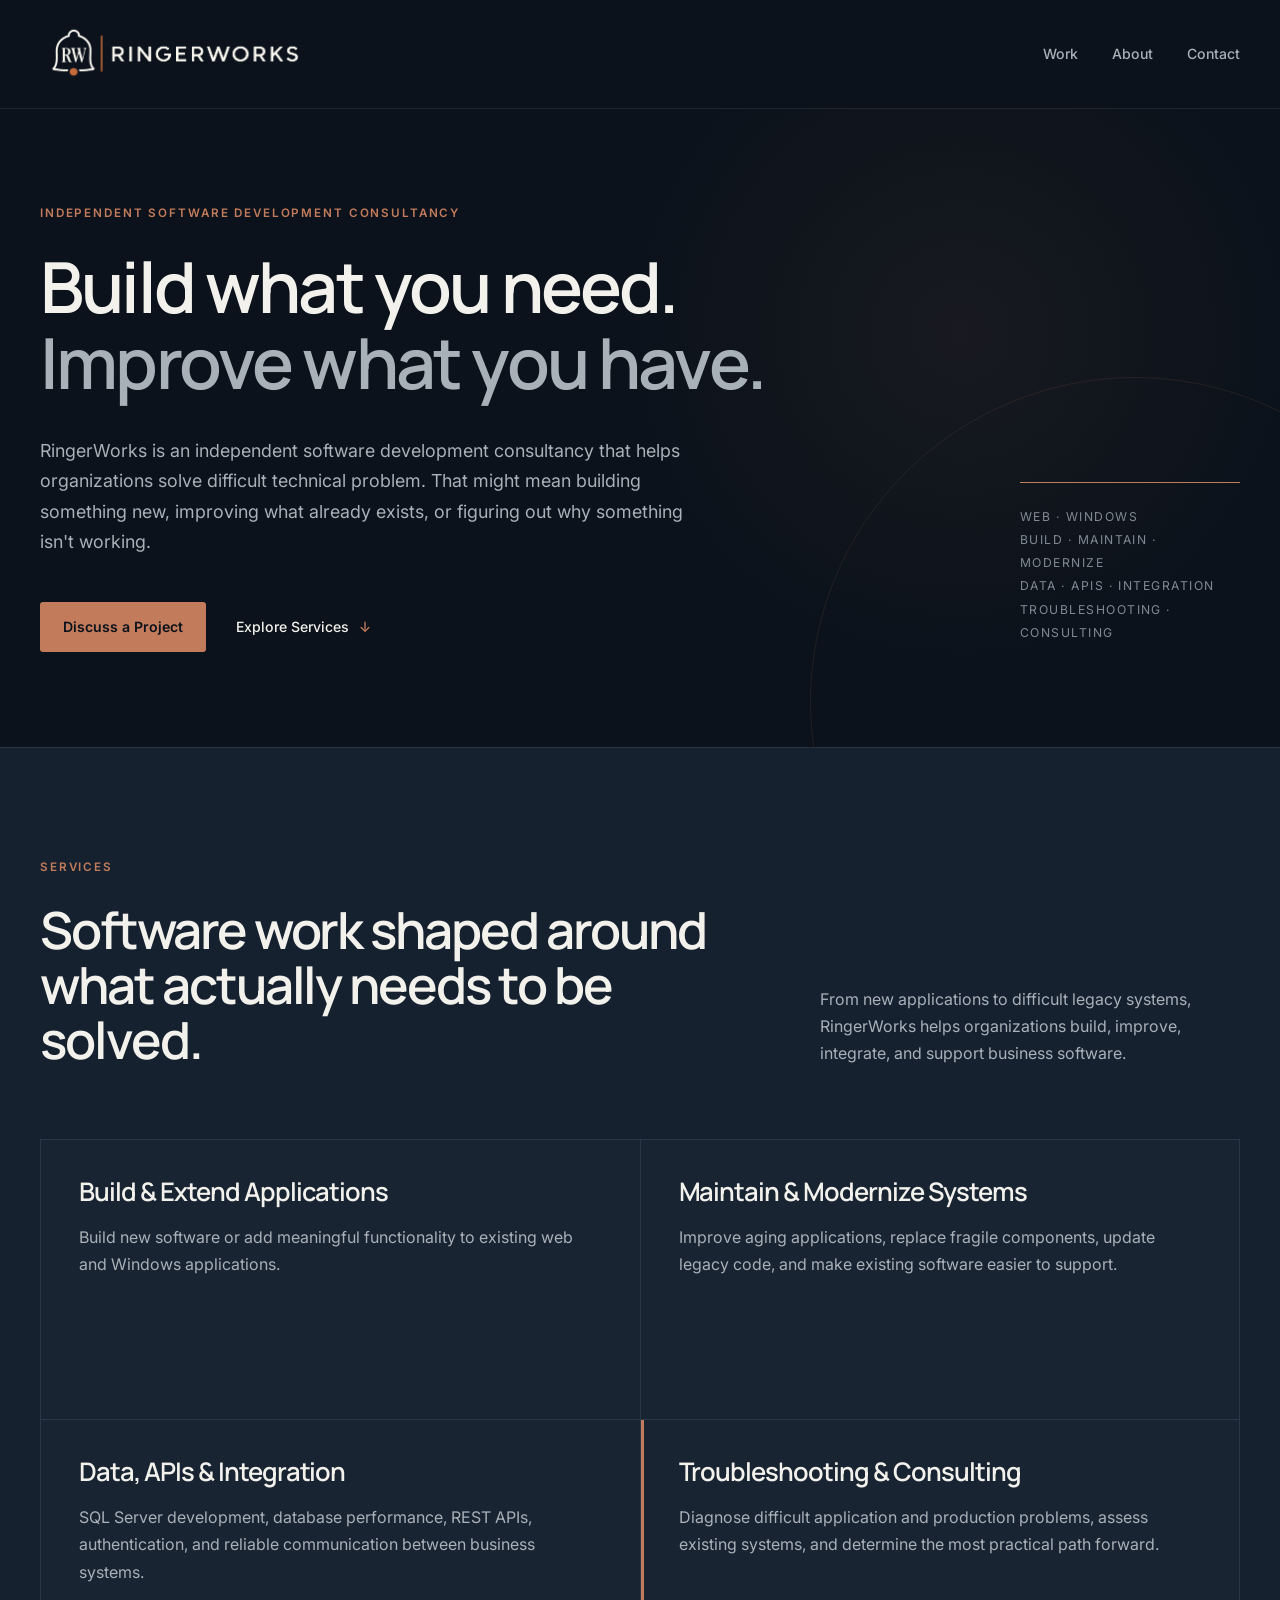
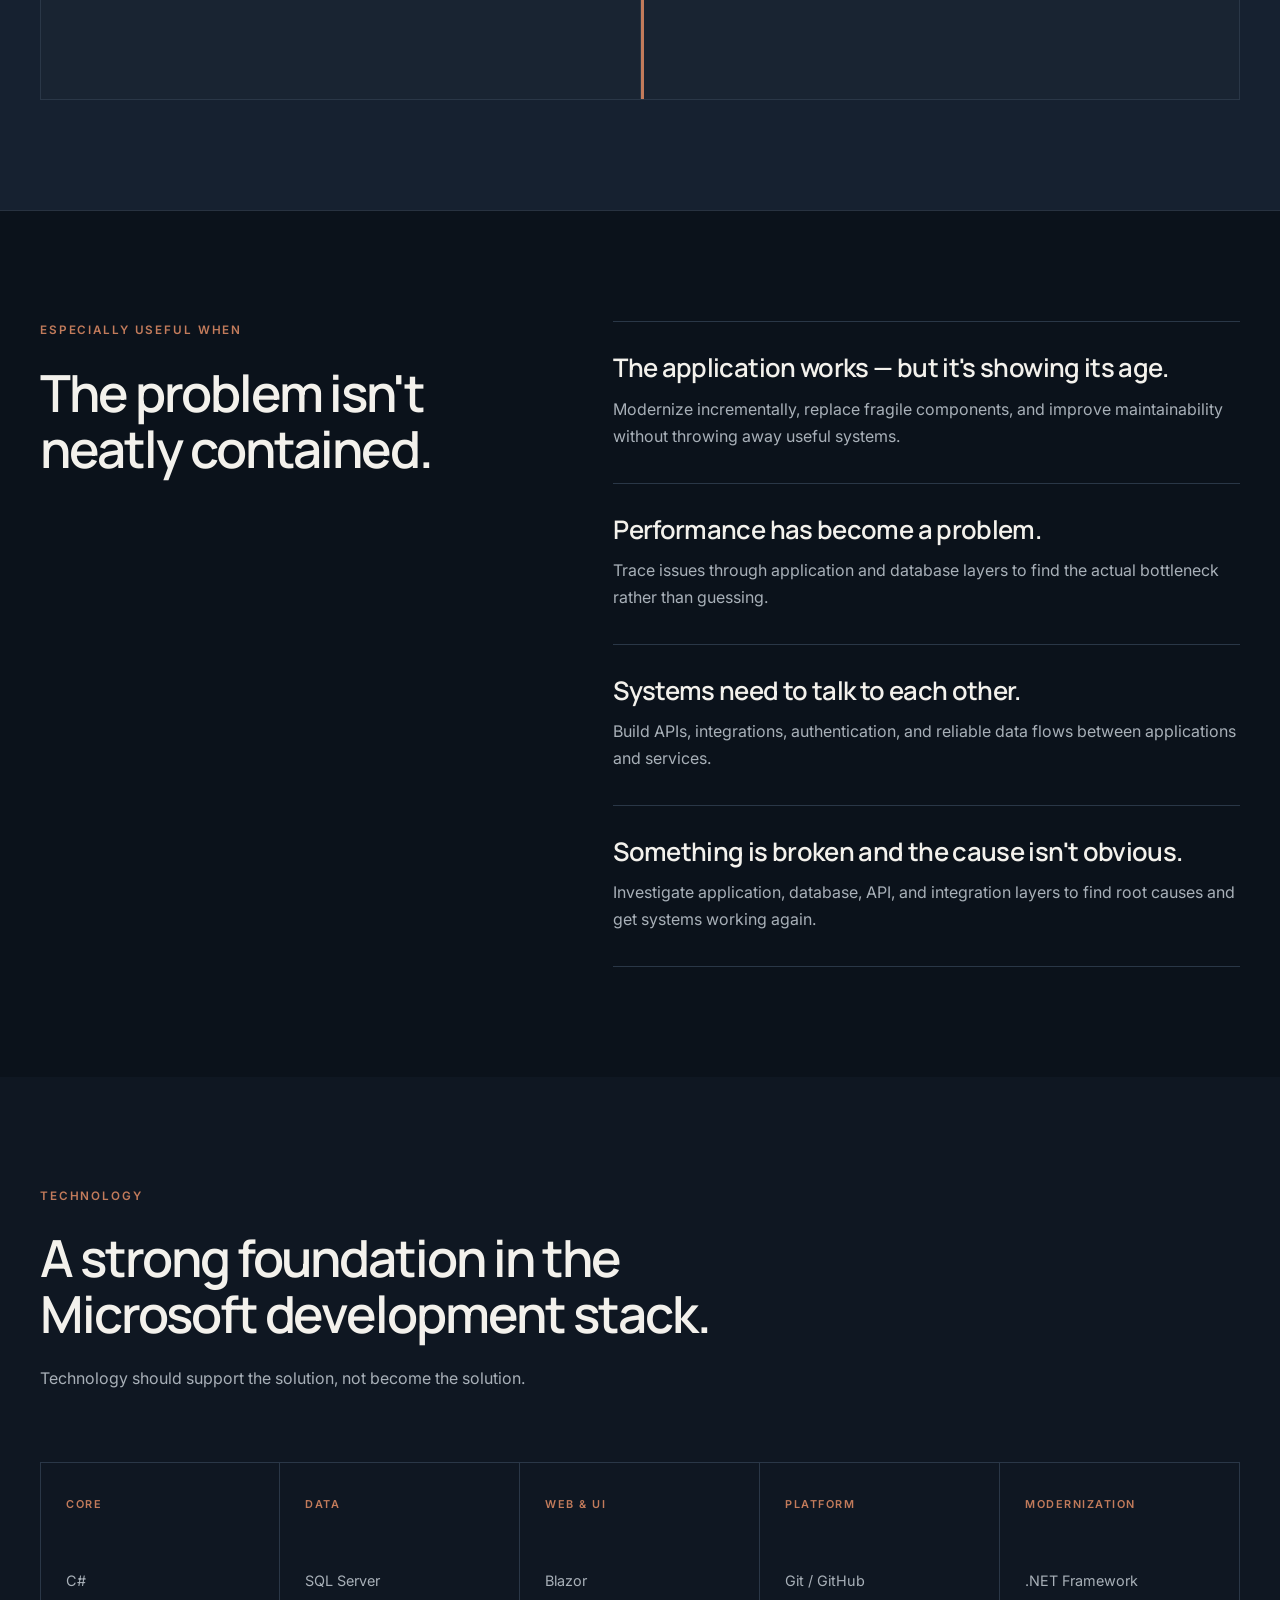
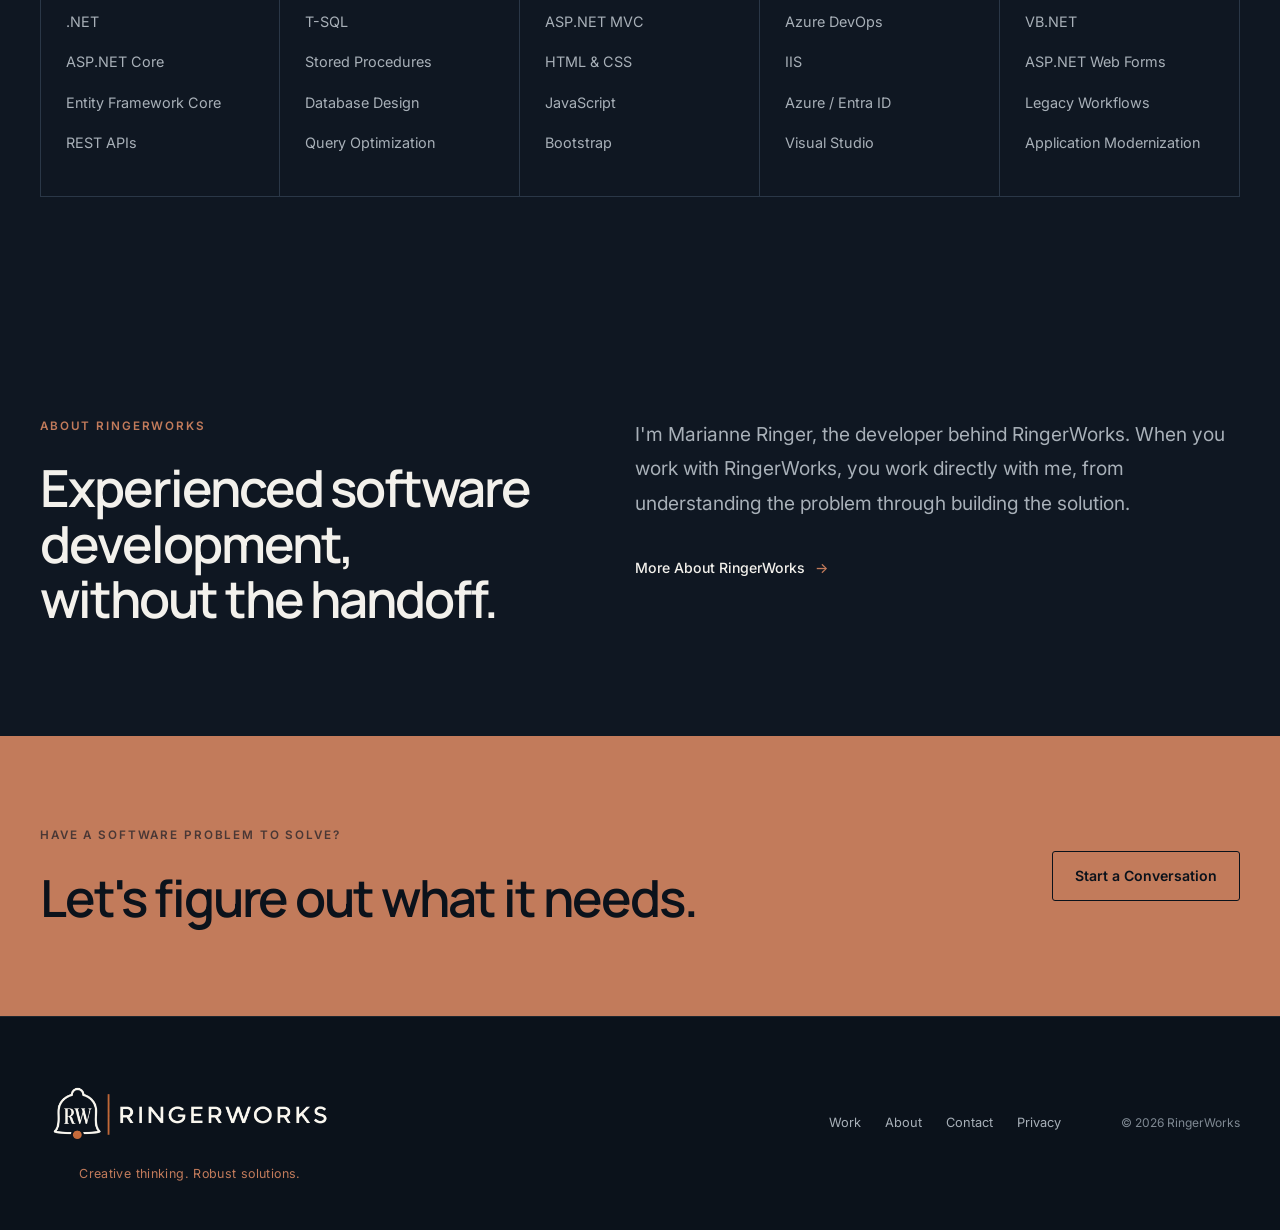
==== commit a710dabf: "Remove AI tell tales." ====
--- a/index.html
+++ b/index.html
@@ -78,8 +78,8 @@
 
                     <p class="hero-description">
                         RingerWorks is an independent software development consultancy
-                        for organizations that need experienced hands on a difficult
-                        technical problem — whether that means building something new,
+                        that helps organizations solve difficult
+                        technical problem.  That might mean building something new,
                         improving what already exists, or figuring out why something
                         isn't working.
                     </p>
@@ -490,7 +490,7 @@
 
                     <p class="large-copy">
                         I'm Marianne Ringer, the developer behind RingerWorks.
-                        When you work with RingerWorks, you work directly with me —
+                        When you work with RingerWorks, you work directly with me, 
                         from understanding the problem through building the solution.
                     </p>
 
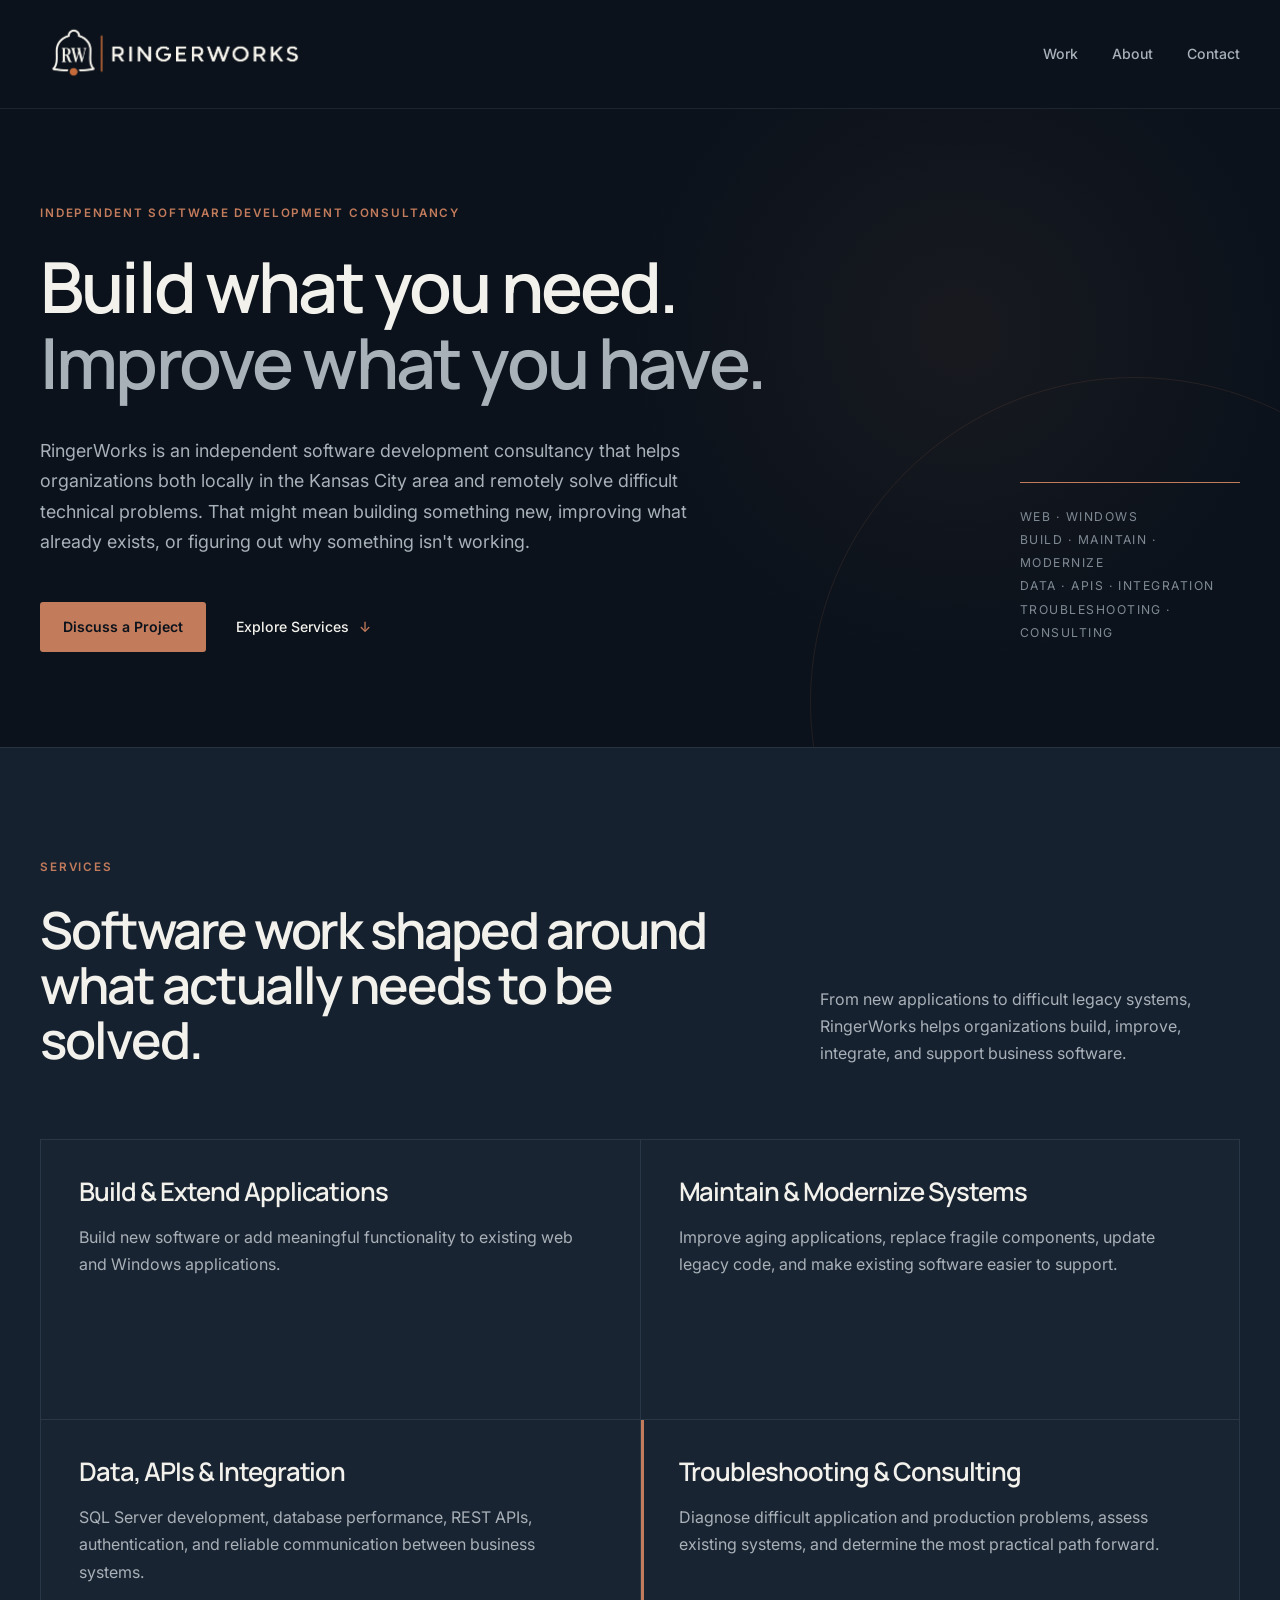
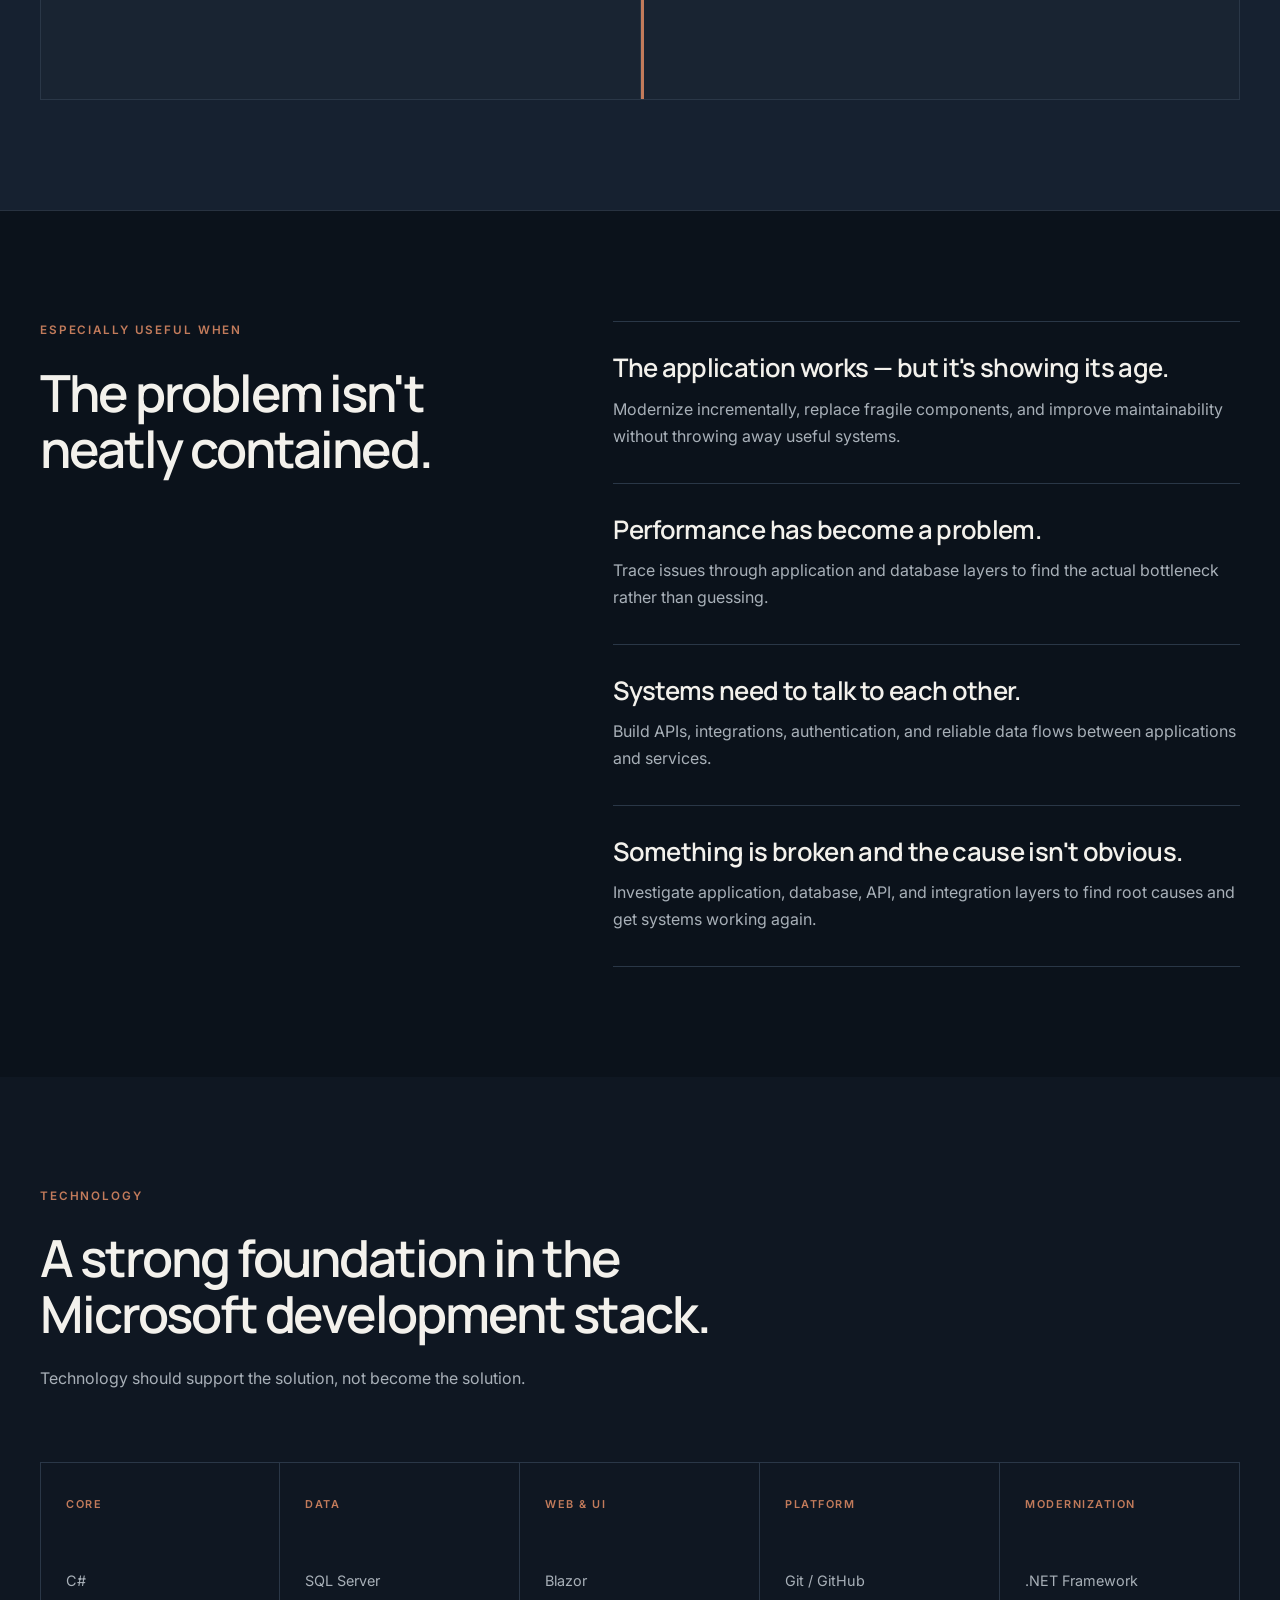
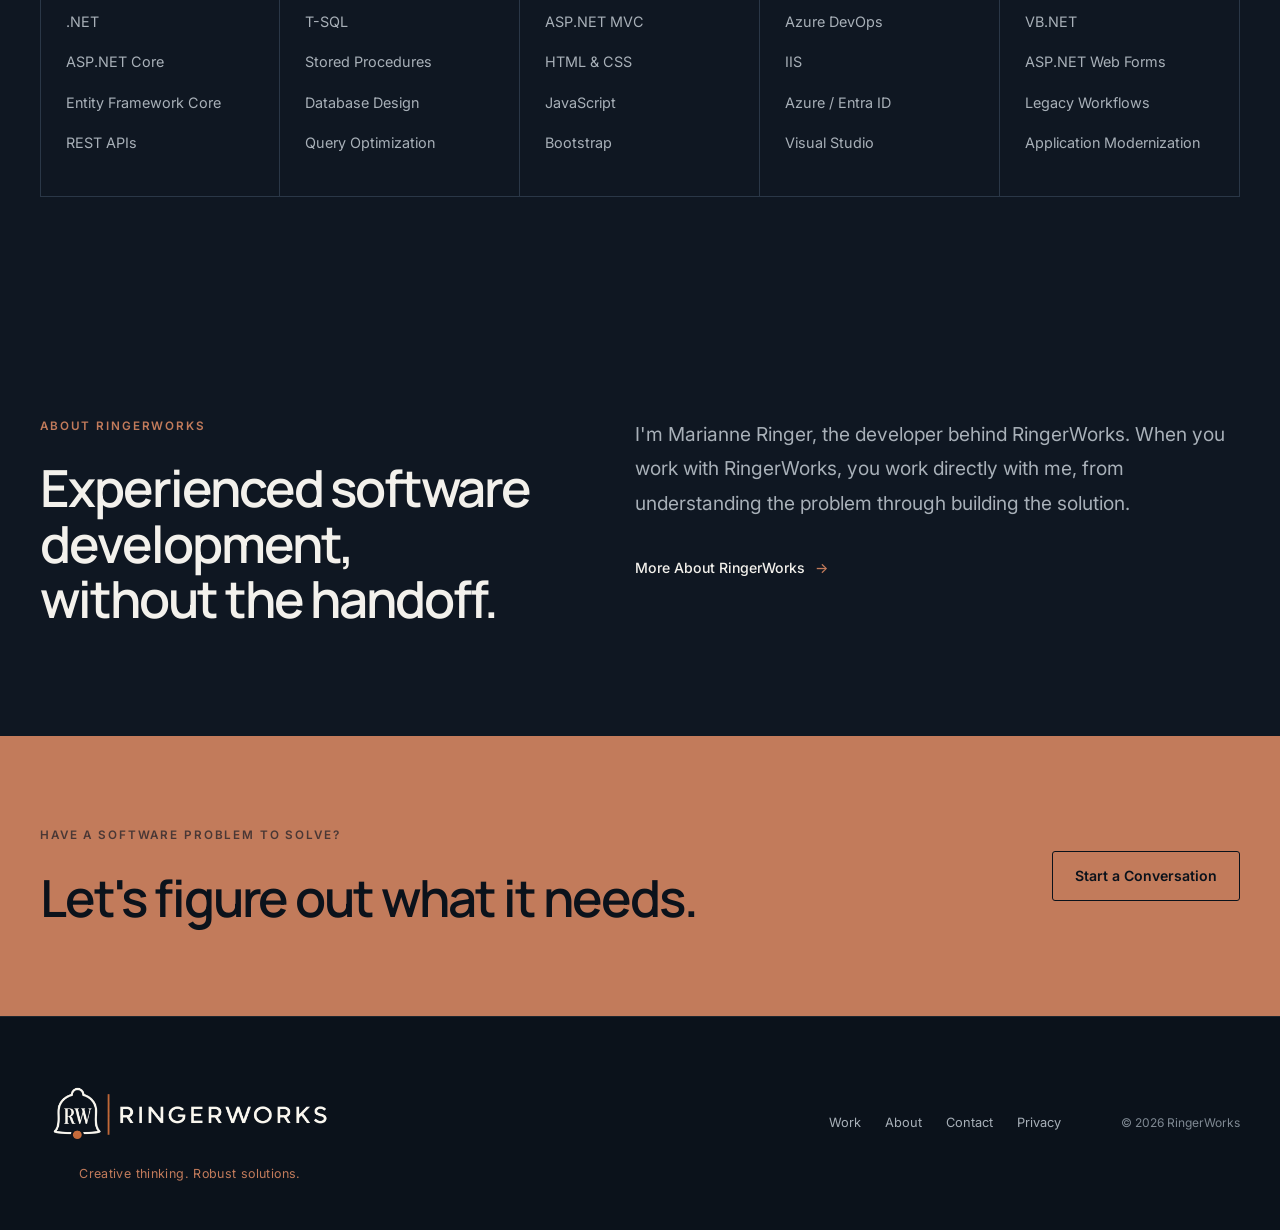
==== commit 1a8af90c: "Establish Googlability" ====
--- a/index.html
+++ b/index.html
@@ -40,6 +40,33 @@
     <link rel="apple-touch-icon"
           sizes="180x180"
           href="./assets/images/branding/apple-touch-icon-180.png">
+
+    <link rel="canonical" href="https://ringerworks.com/">
+
+    <script type="application/ld+json">
+        {
+          "@context": "https://schema.org",
+          "@type": "ProfessionalService",
+          "name": "RingerWorks",
+          "url": "https://ringerworks.com/",
+          "description": "Independent software development consultancy providing custom software development, .NET applications, legacy modernization, SQL Server development, systems integration, troubleshooting, and technical consulting.",
+          "founder": {
+            "@type": "Person",
+            "name": "Marianne Ringer"
+          },
+          "areaServed": {
+            "@type": "Country",
+            "name": "United States"
+          }
+        }
+    </script>
+
+    <meta property="og:type" content="website">
+    <meta property="og:site_name" content="RingerWorks">
+    <meta property="og:title" content="RingerWorks | Custom Software Development & Technical Consulting">
+    <meta property="og:description" content="Independent software development consultancy specializing in custom .NET applications, legacy modernization, SQL Server, integrations, troubleshooting, and technical consulting.">
+    <meta property="og:url" content="https://ringerworks.com/">
+
 </head>
 
 
@@ -78,8 +105,8 @@
 
                     <p class="hero-description">
                         RingerWorks is an independent software development consultancy
-                        that helps organizations solve difficult
-                        technical problem.  That might mean building something new,
+                        that helps organizations both locally in the Kansas City area and remotely solve difficult
+                        technical problems.  That might mean building something new,
                         improving what already exists, or figuring out why something
                         isn't working.
                     </p>
@@ -87,7 +114,7 @@
 
                     <div class="hero-actions">
 
-                        <a href="./contact/index.html"
+                        <a href="./contact"
                            class="button button-primary">
                             Discuss a Project
                         </a>
@@ -536,7 +563,7 @@
                 </div>
 
 
-                <a href="./contact/index.html"
+                <a href="./contact"
                    class="button button-light">
 
                     Start a Conversation
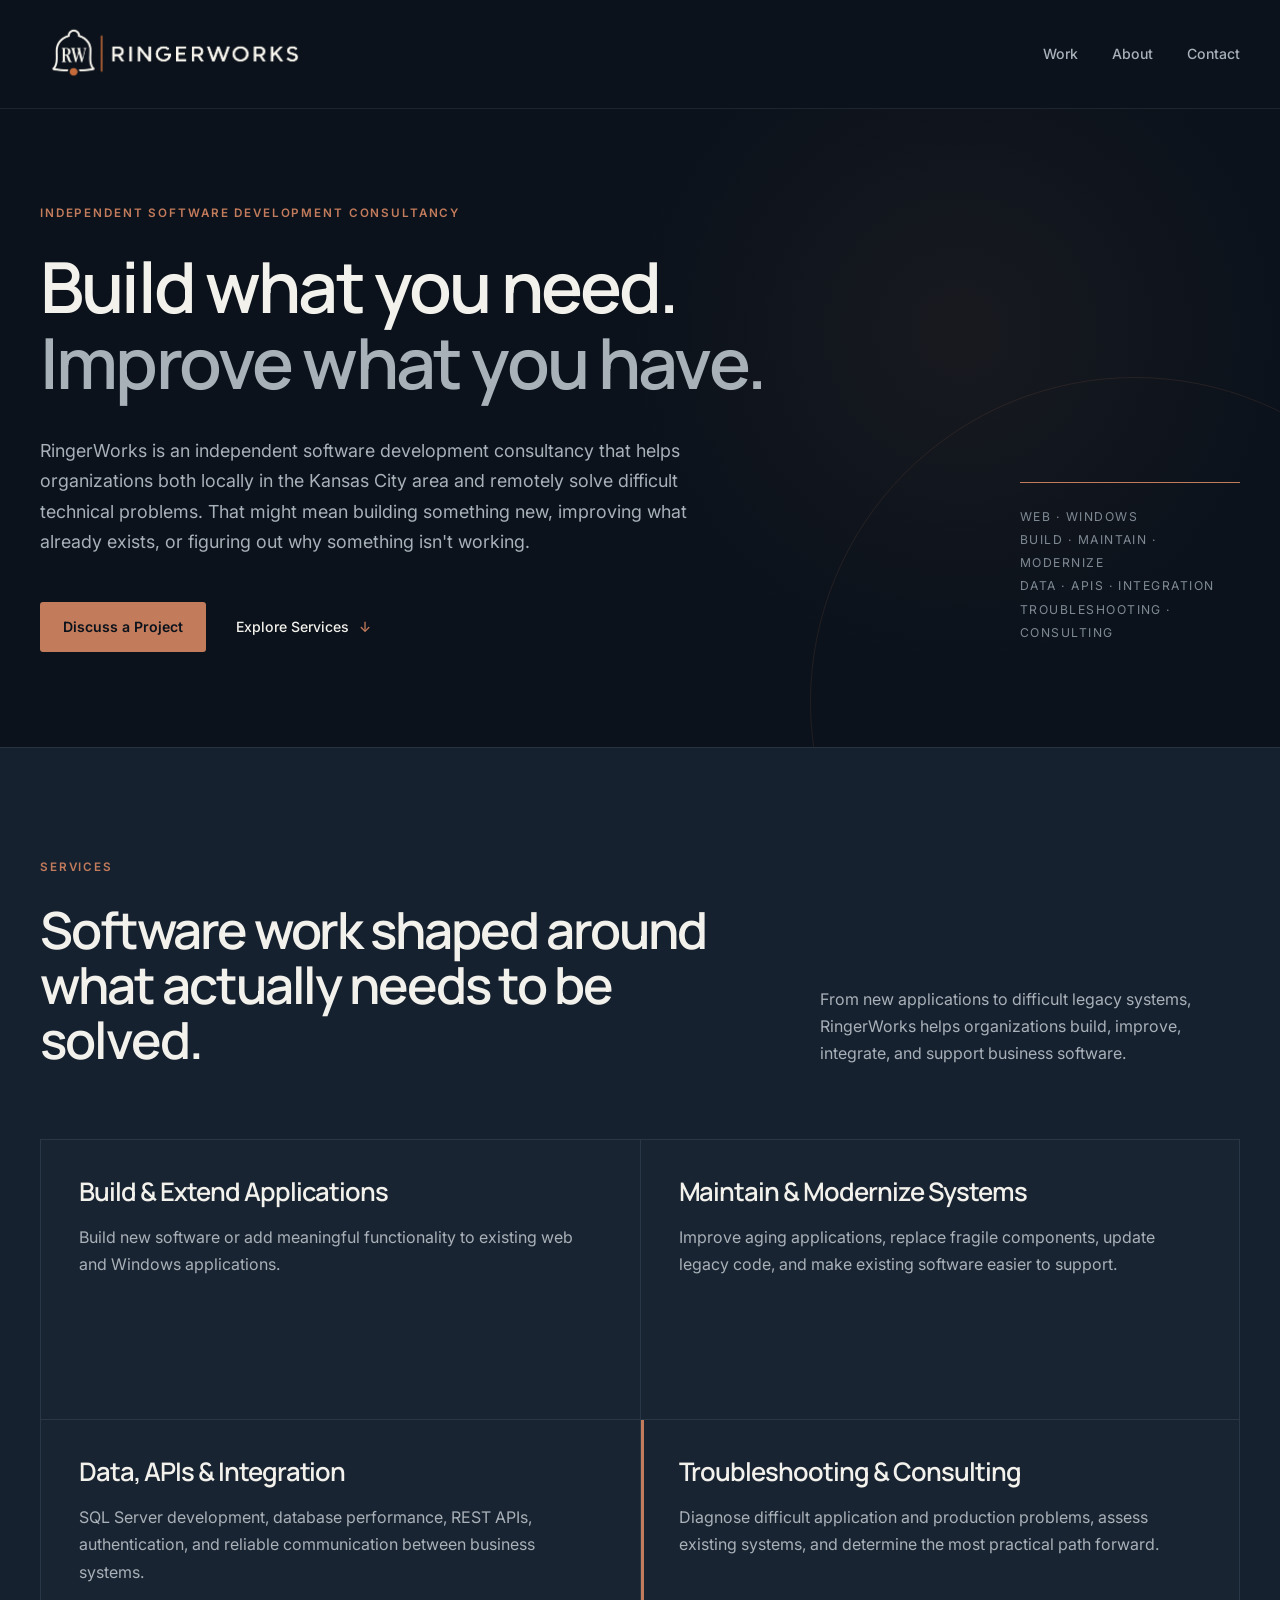
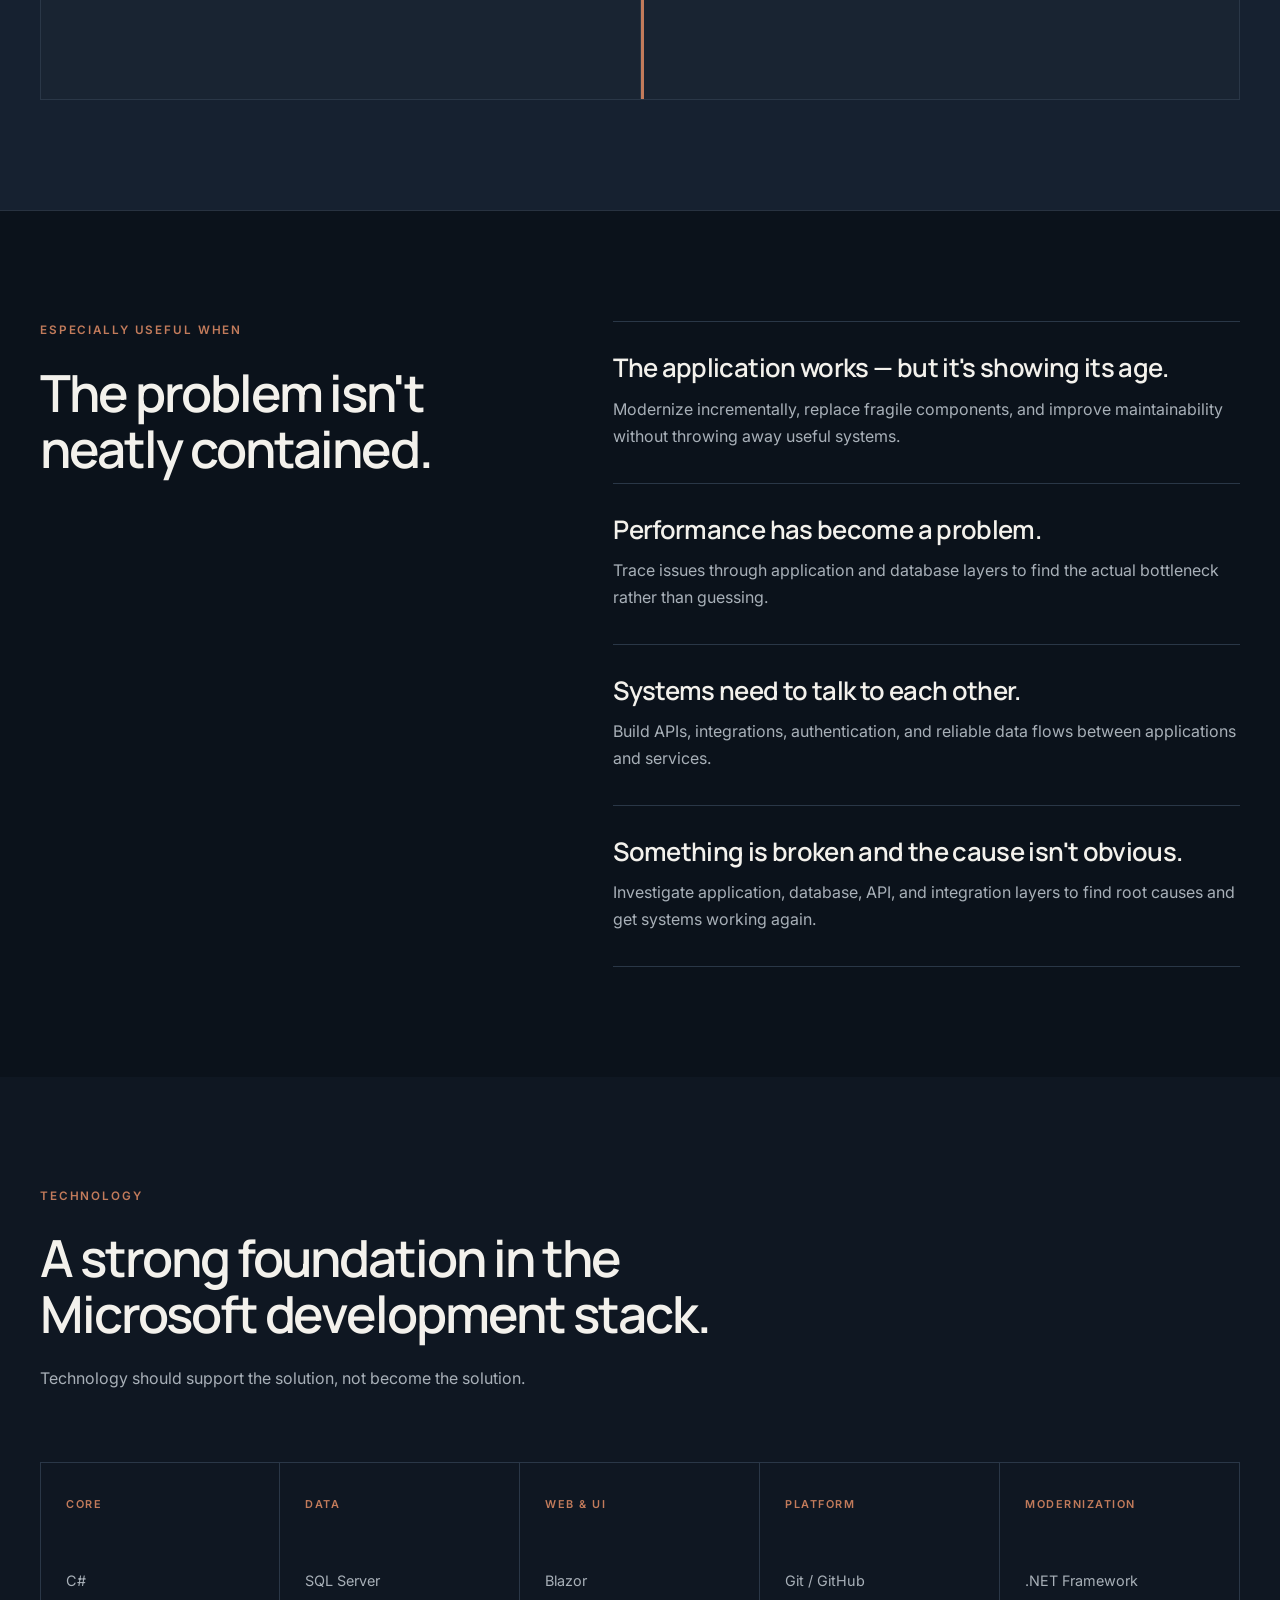
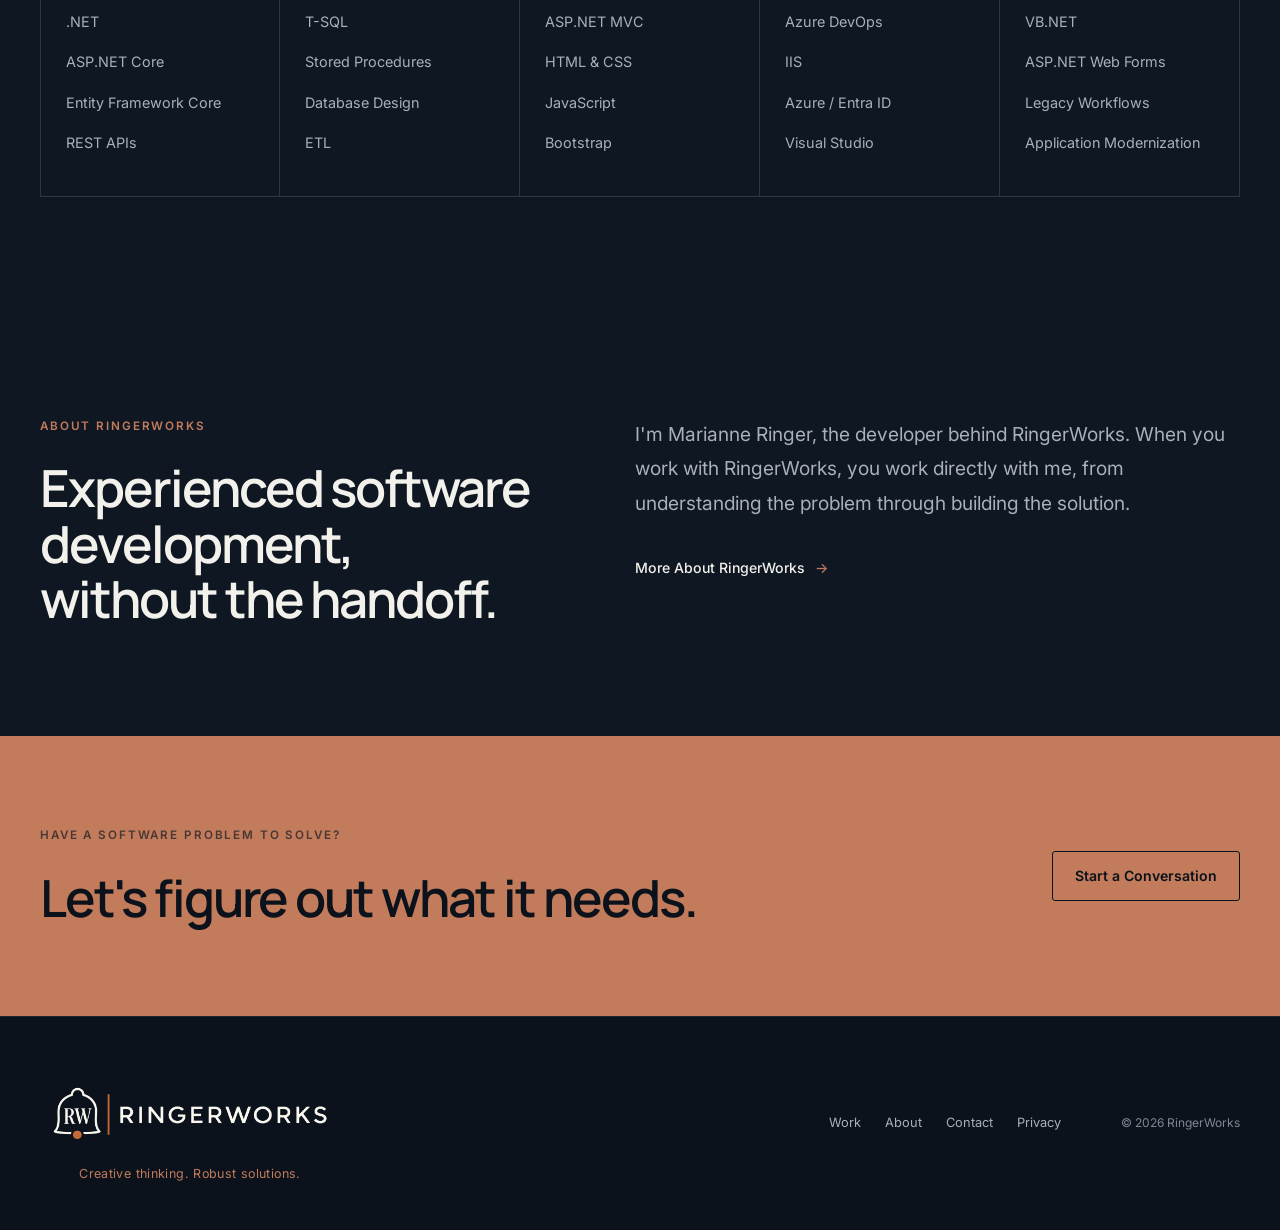
==== commit 246ed4c1: "ETL Addition" ====
--- a/index.html
+++ b/index.html
@@ -36,6 +36,11 @@
           type="image/png"
           sizes="16x16"
           href="./assets/images/branding/favicon-16.png">
+
+    <link rel="icon"
+          type="image/png"
+          sizes="16x16"
+          href="./assets/images/branding/ringerworks-icon-432.png">
 
     <link rel="apple-touch-icon"
           sizes="180x180"
@@ -417,7 +422,7 @@
                             <li>T-SQL</li>
                             <li>Stored Procedures</li>
                             <li>Database Design</li>
-                            <li>Query Optimization</li>
+                            <li>ETL</li>
                         </ul>
 
                     </div>
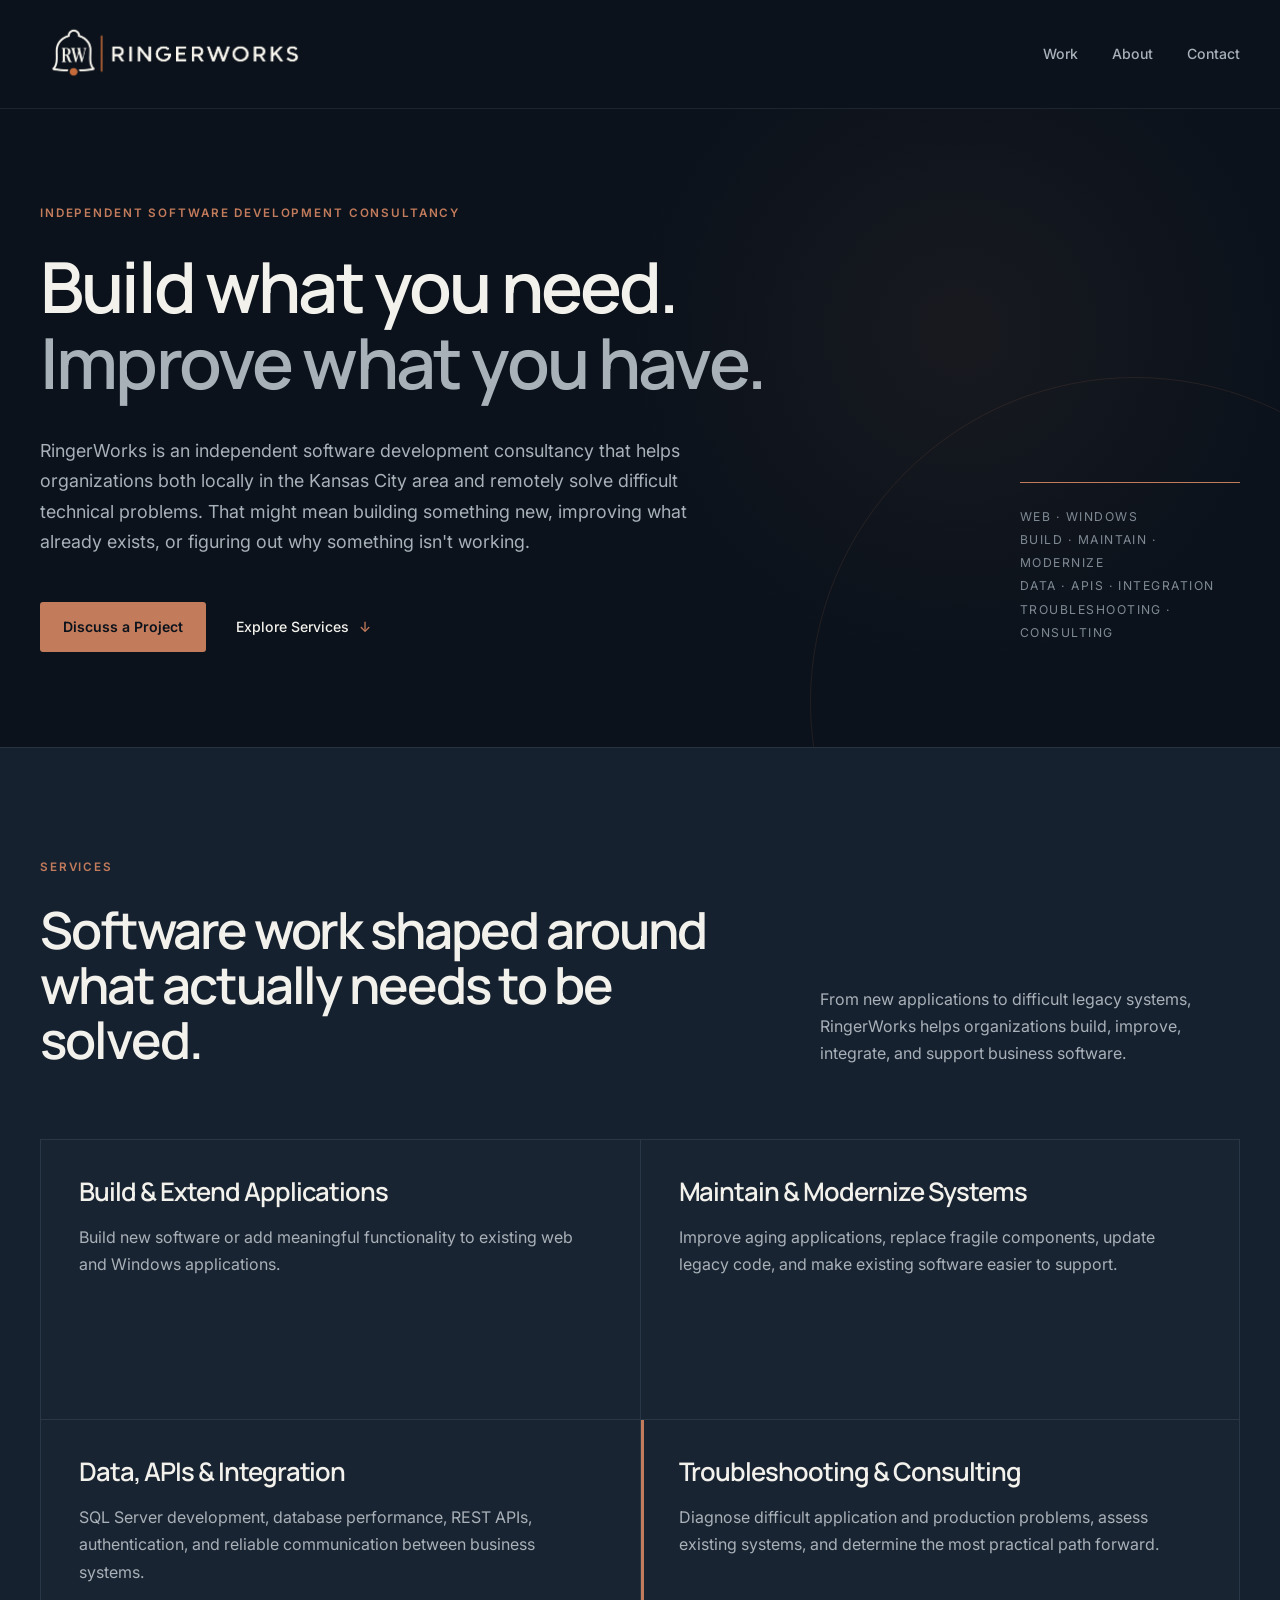
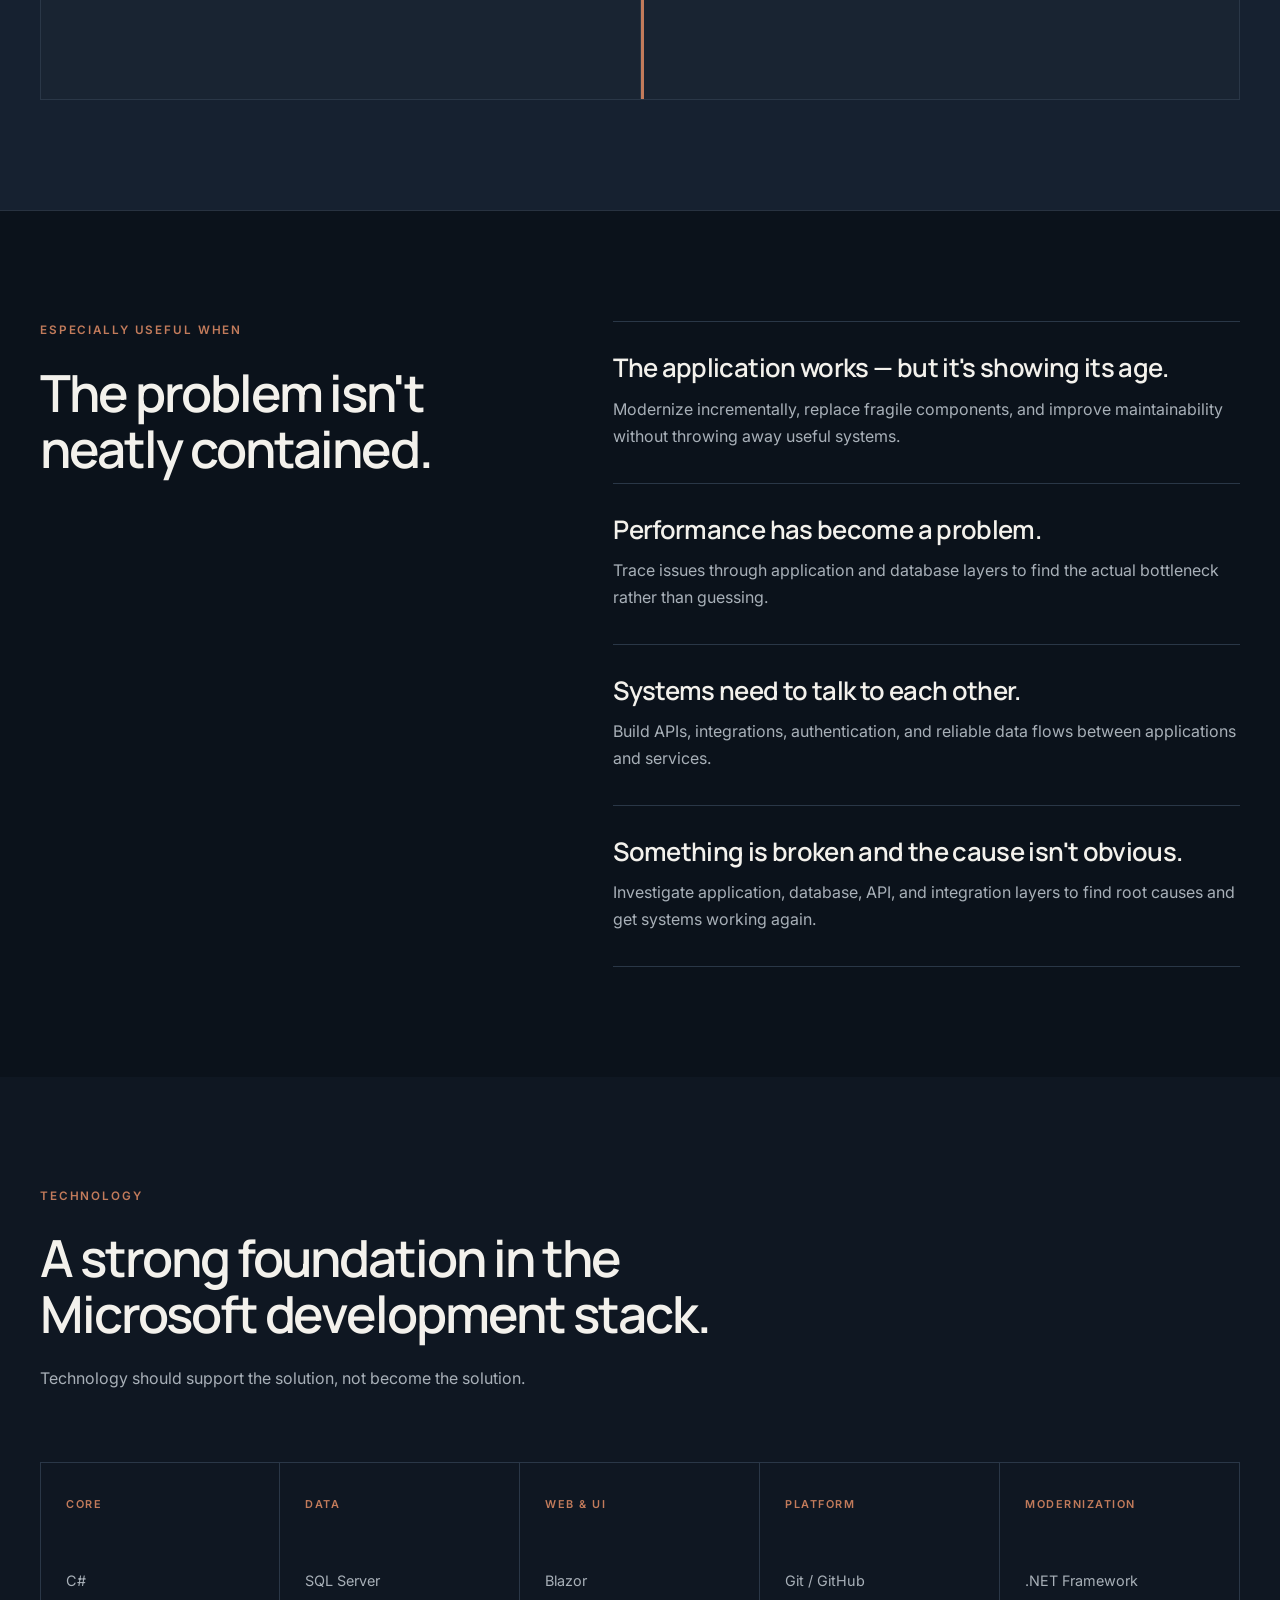
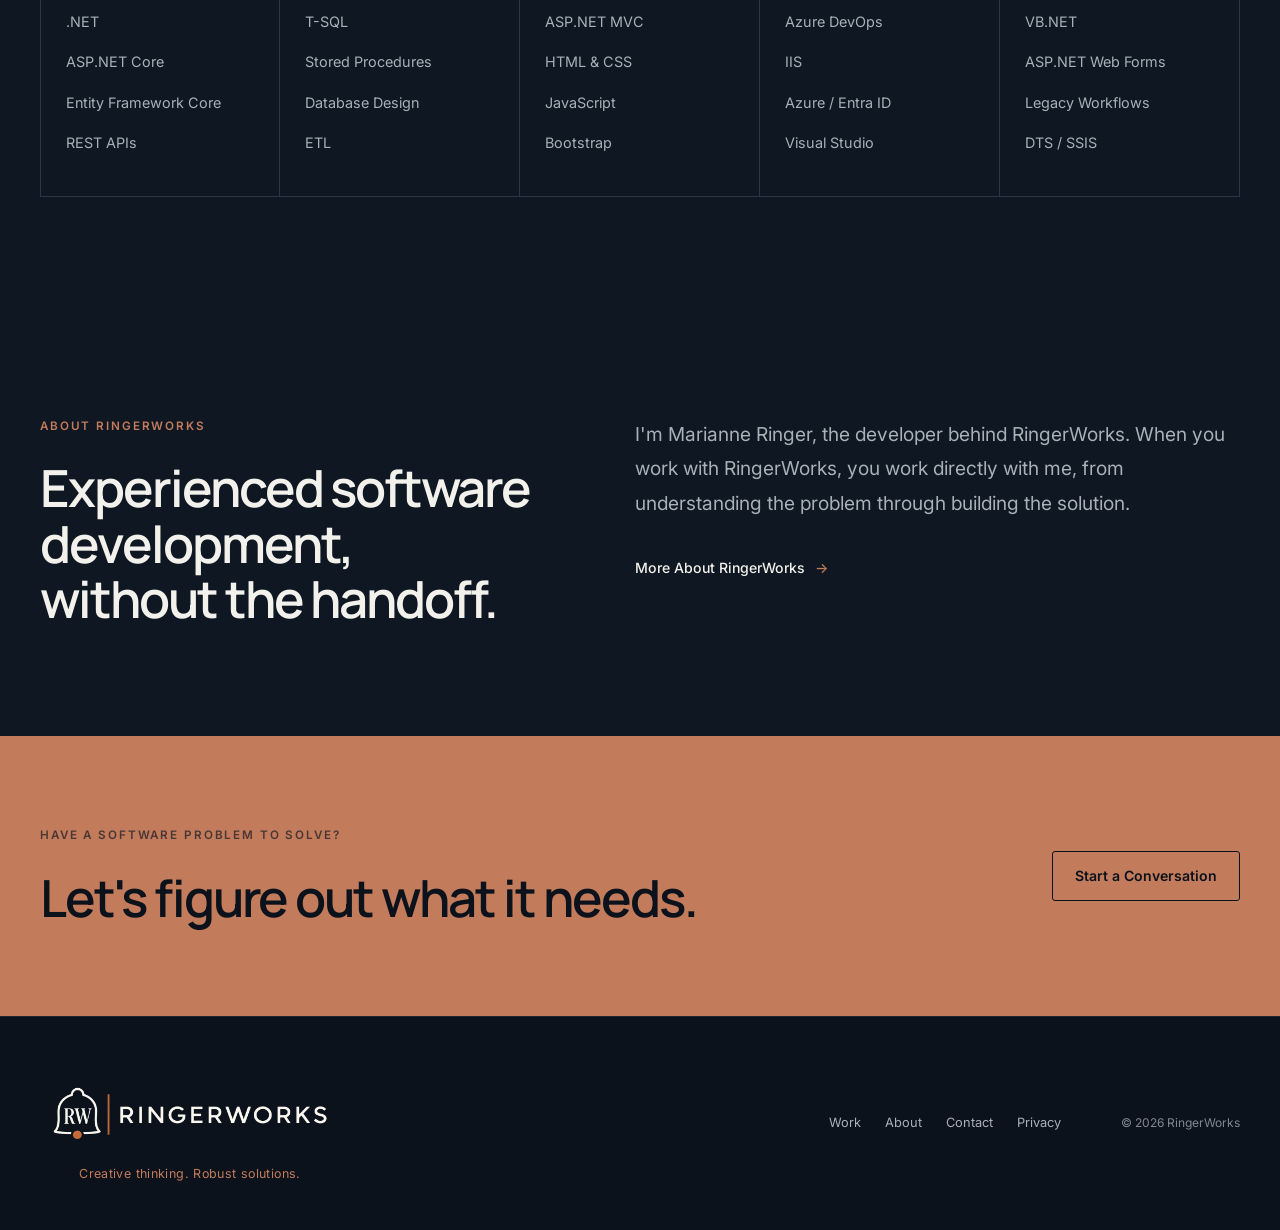
==== commit 7fc72011: "DTS/SSIS" ====
--- a/index.html
+++ b/index.html
@@ -482,7 +482,7 @@
                             <li>VB.NET</li>
                             <li>ASP.NET Web Forms</li>
                             <li>Legacy Workflows</li>
-                            <li>Application Modernization</li>
+                            <li>DTS / SSIS</li>
                         </ul>
 
                     </div>
